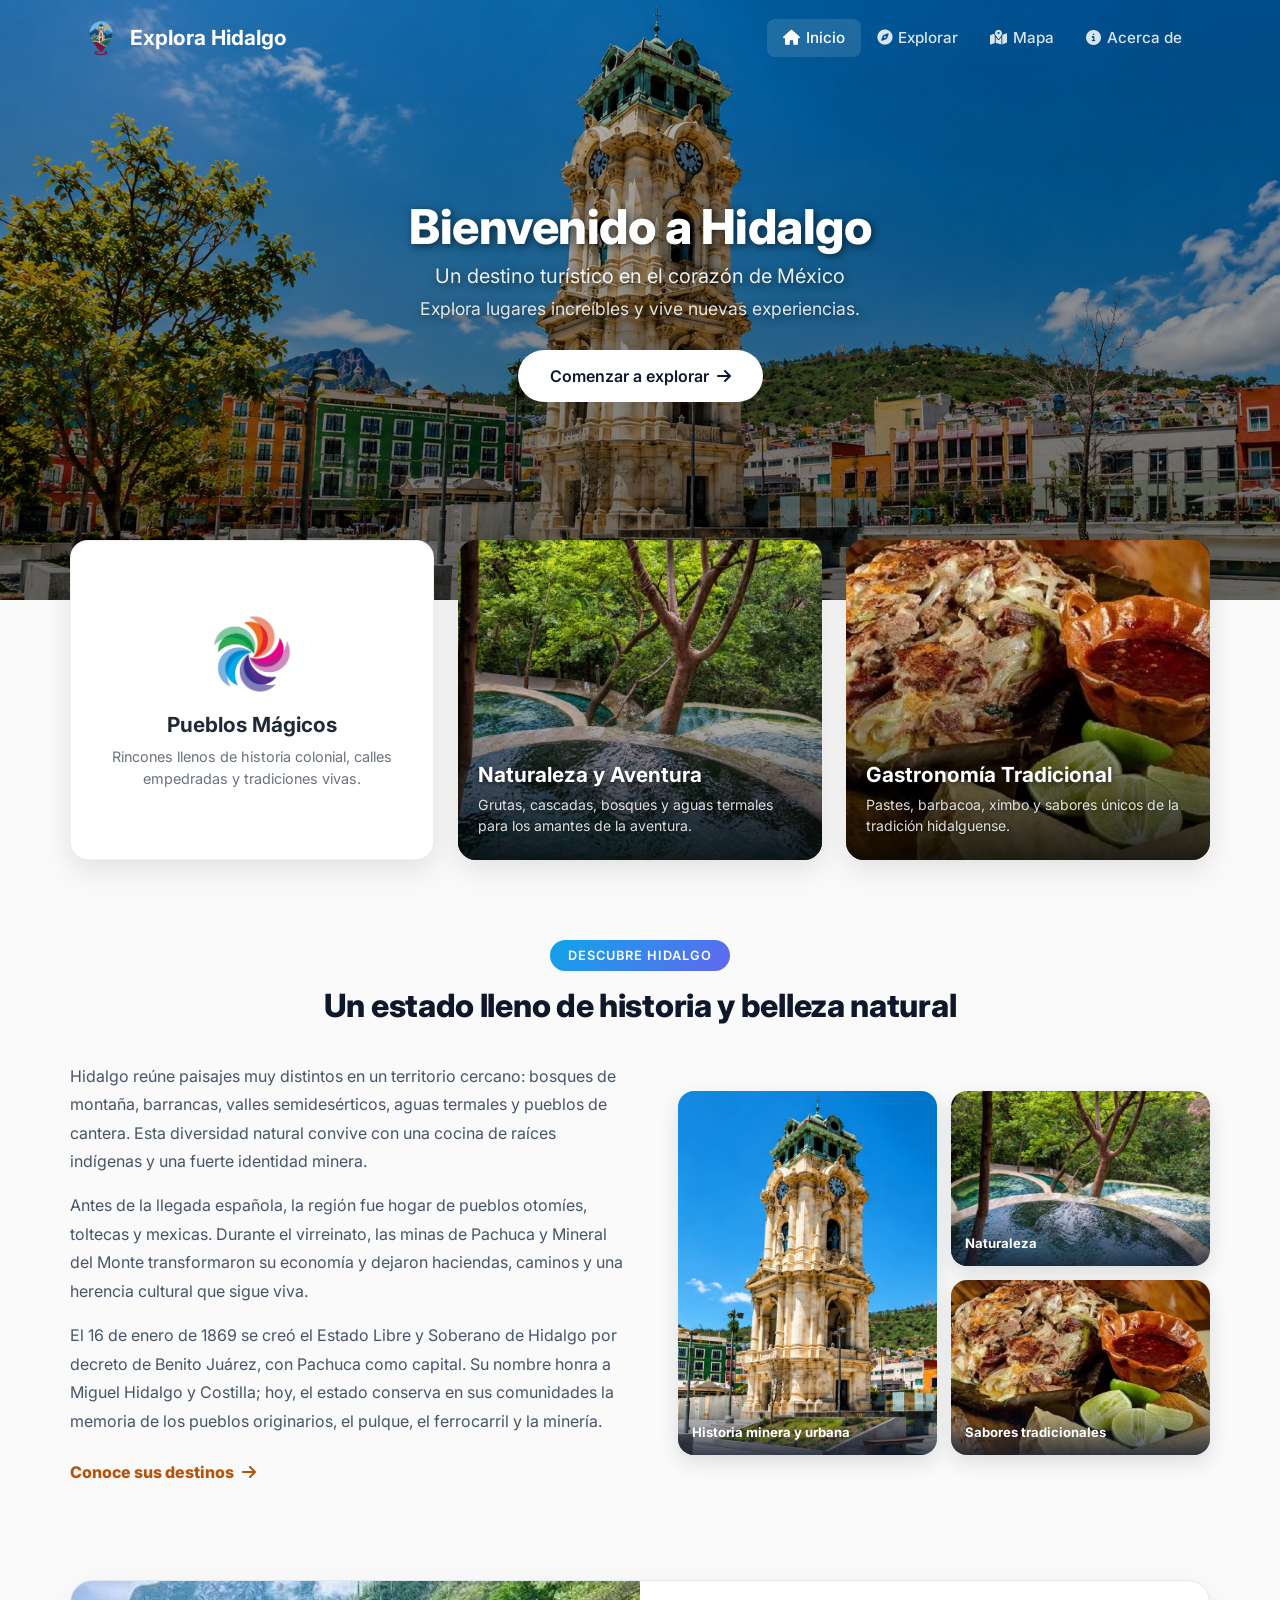
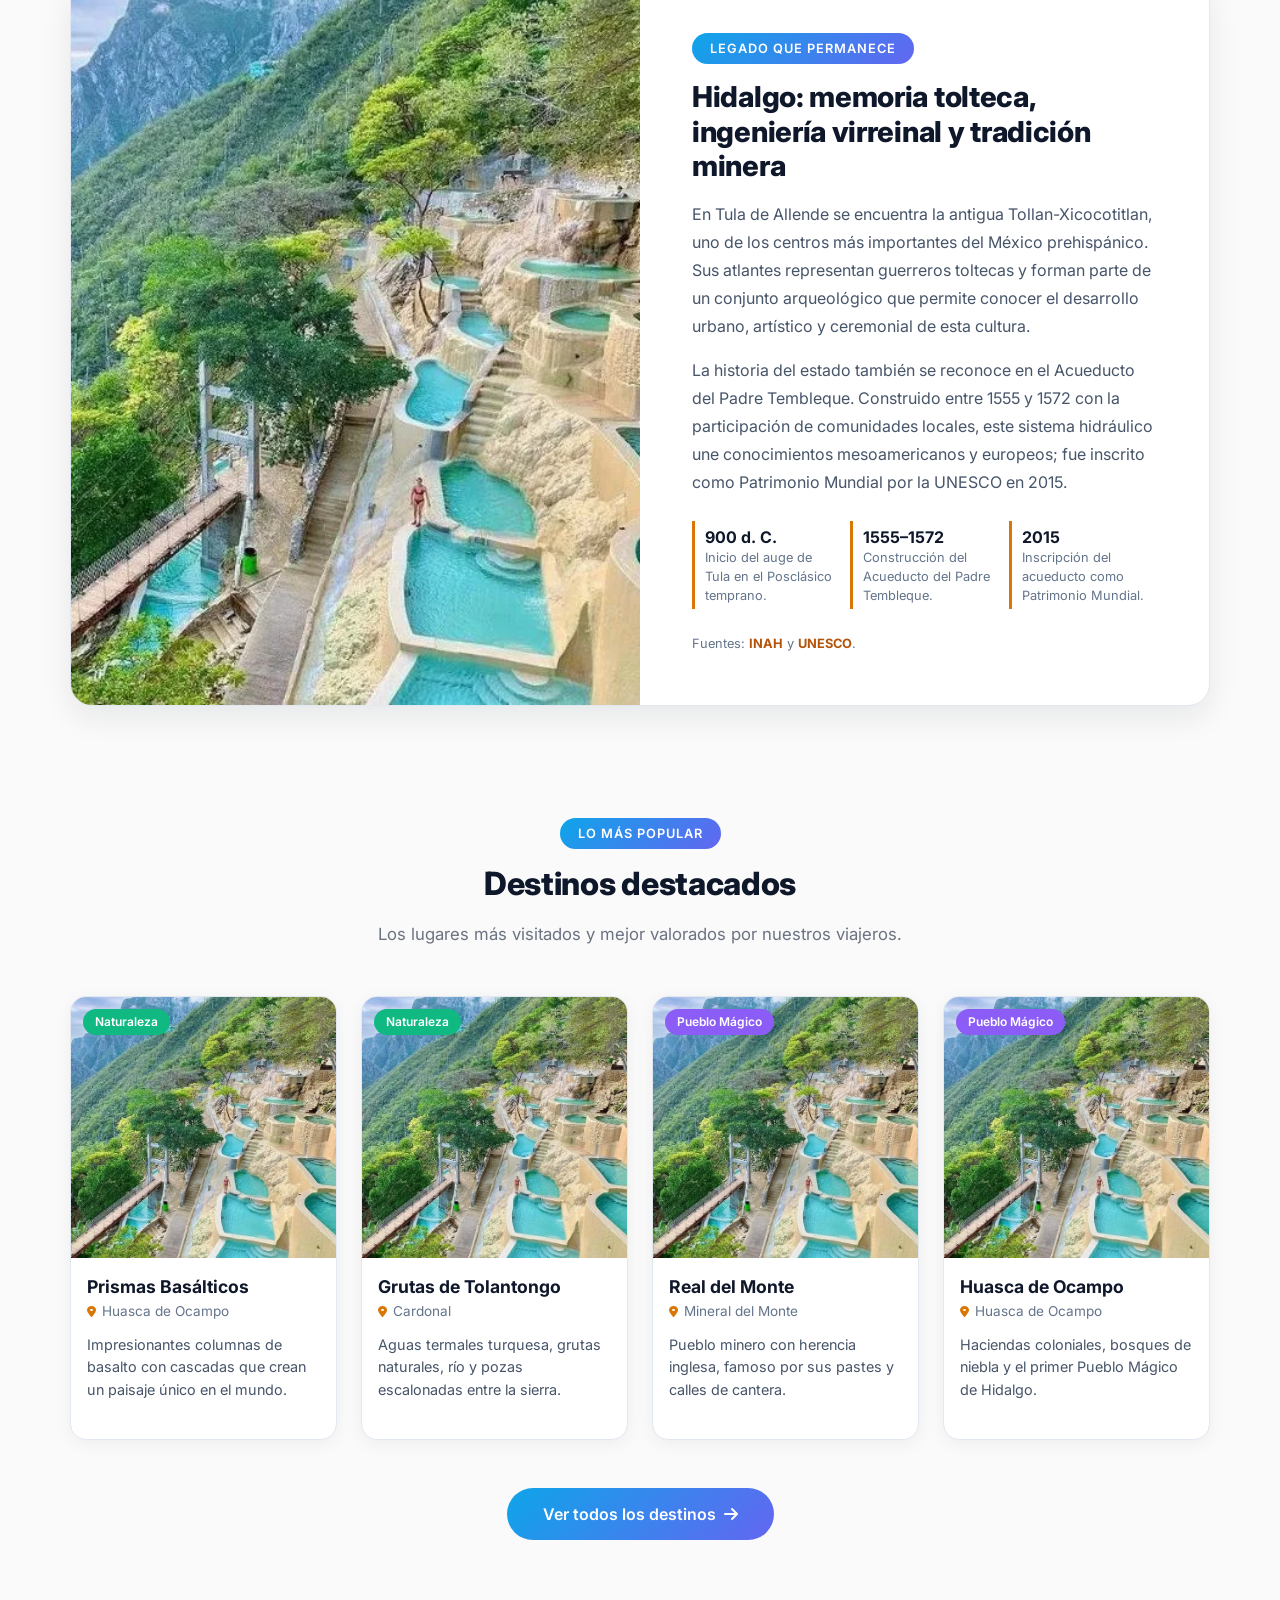
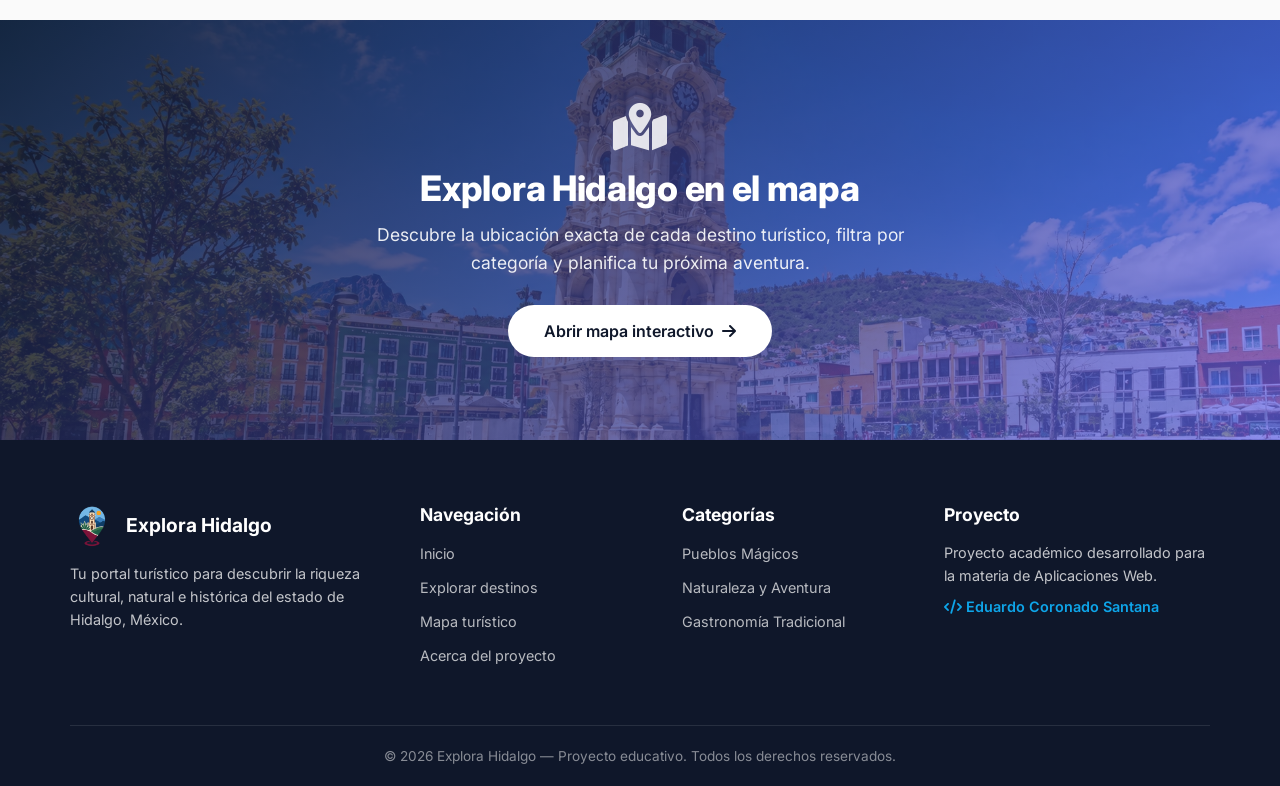
==== index.html @ 342221f9 "Mueve portada a la raíz para despliegue" ====
<!DOCTYPE html>
<html lang="es">
    <head>
        <title>Explora Hidalgo | Lugares Populares</title>
        <meta name="keywords" content="turismo, hidalgo, pueblos mágicos, destinos turísticos, paisajes, sitios históricos, lugares en hidalgo, turismo en hidalgo, turismo en méxico, turismo cultural, turismo de aventura, turismo gastronómico, turismo rural, turismo ecológico, turismo histórico, turismo religioso, turismo de naturaleza">
        <meta charset="UTF-8">
        <meta name="viewport" content="width=device-width, initial-scale=1">
        <meta name="author" content="Eduardo Coronado Santana">
        <meta name="description" content="Descubre los destinos turísticos, pueblos mágicos, paisajes y sitios históricos del estado de Hidalgo, México.">
        <meta http-equiv="X-UA-Compatible" content="IE=edge">
        <link rel="icon" type="image/png" href="../img/pin-turistico-hidalgo-icono-favicon.png">
        <link rel="apple-touch-icon" href="../img/pin-turistico-hidalgo-icono-favicon.png">
        <meta name="theme-color" content="#0f172a">

        <!-- Bootstrap 5 CSS -->
        <link href="https://cdn.jsdelivr.net/npm/bootstrap@5.3.3/dist/css/bootstrap.min.css" rel="stylesheet">
        <!-- Font Awesome para iconos -->
        <link href="https://cdnjs.cloudflare.com/ajax/libs/font-awesome/6.5.1/css/all.min.css" rel="stylesheet">
        <!-- Google Font -->
        <link href="https://fonts.googleapis.com/css2?family=Inter:wght@400;500;600;700;800&display=swap" rel="stylesheet">
        <!-- Estilos propios -->
        <link href="../css/style.css" rel="stylesheet">
    </head>

    <body>

        <!-- ==========================================
             BARRA DE NAVEGACIÓN
             ========================================== -->
        <header>
            <nav class="navbar navbar-expand-lg barra-navegacion" id="barra-principal">
                <div class="container">
                    <a class="navbar-brand marca-nav" href="index.html">
                        <img src="../img/pin-turistico-hidalgo-icono-favicon.png" alt="Pin turístico de Explora Hidalgo" class="logo-nav">
                        Explora Hidalgo
                    </a>
                    <button class="navbar-toggler boton-hamburguesa" type="button" data-bs-toggle="collapse" data-bs-target="#menu-navegacion" aria-controls="menu-navegacion" aria-expanded="false" aria-label="Abrir menú de navegación">
                        <span class="navbar-toggler-icon"></span>
                    </button>
                    <div class="collapse navbar-collapse" id="menu-navegacion">
                        <ul class="navbar-nav ms-auto enlaces-nav">
                            <li class="nav-item">
                                <a class="nav-link activo" href="index.html"><i class="fa-solid fa-house"></i> Inicio</a>
                            </li>
                            <li class="nav-item">
                            <a class="nav-link" href="html/explorar.html"><i class="fa-solid fa-compass"></i> Explorar</a>
                            </li>
                            <li class="nav-item">
                            <a class="nav-link" href="html/mapa.html"><i class="fa-solid fa-map-location-dot"></i> Mapa</a>
                            </li>
                            <li class="nav-item">
                            <a class="nav-link" href="html/acerca.html"><i class="fa-solid fa-circle-info"></i> Acerca de</a>
                            </li>
                        </ul>
                    </div>
                </div>
            </nav>
        </header>

        <main>
            <!-- ==========================================
                 SECCIÓN PORTADA
                 ========================================== -->
            <section class="portada" id="portada-principal">
                <img src="../img/reloj_hidalgo_banner.webp" alt="Reloj monumental de Pachuca, Hidalgo">

                <div class="contenido-portada">
                    <h1>Bienvenido a Hidalgo</h1>
                    <h2>Un destino turístico en el corazón de México</h2>
                    <p>Explora lugares increíbles y vive nuevas experiencias.</p>
                    <a href="html/explorar.html" class="boton-portada">Comenzar a explorar <i class="fa-solid fa-arrow-right"></i></a>
                </div>
            </section>

            <!-- ==========================================
                 TARJETAS FLOTANTES DE CATEGORÍAS
                 ========================================== -->
            <div class="contenedor seccion-tarjetas">
                <div class="rejilla-tarjetas">

                    <!-- Tarjeta 1: Pueblos Mágicos (estilo clásico) -->
                    <a href="html/explorar.html#pueblos-magicos" class="tarjeta tarjeta-clasica" id="tarjeta-pm">
                        <div class="icono-tarjeta">
                            <img id="icono-pm" src="../img/explora-hidalgo-logo-transparente.webp" alt="Icono de Pueblos Mágicos">
                        </div>
                        <h3 class="titulo-tarjeta">Pueblos Mágicos</h3>
                        <p class="descripcion-tarjeta">Rincones llenos de historia colonial, calles empedradas y tradiciones vivas.</p>
                    </a>

                    <!-- Tarjeta 2: Naturaleza (imagen completa con texto superpuesto) -->
                    <a href="html/explorar.html#naturaleza" class="tarjeta tarjeta-superpuesta" id="tarjeta-naturaleza">
                        <img class="imagen-fondo-tarjeta" id="icono-naturaleza" src="../img/naturaleza.webp" alt="Naturaleza y Aventura en Hidalgo">
                        <div class="contenido-tarjeta">
                            <h3 class="titulo-tarjeta" id="titulo-naturaleza">Naturaleza y Aventura</h3>
                            <p class="descripcion-tarjeta">Grutas, cascadas, bosques y aguas termales para los amantes de la aventura.</p>
                        </div>
                    </a>

                    <!-- Tarjeta 3: Gastronomía (imagen completa con texto superpuesto) -->
                    <a href="html/explorar.html#gastronomia" class="tarjeta tarjeta-superpuesta" id="tarjeta-gastronomia">
                        <img class="imagen-fondo-tarjeta" id="icono-gastronomia" src="../img/gastronomia.webp" alt="Gastronomía Tradicional de Hidalgo">
                        <div class="contenido-tarjeta">
                            <h3 class="titulo-tarjeta" id="titulo-gastronomia">Gastronomía Tradicional</h3>
                            <p class="descripcion-tarjeta">Pastes, barbacoa, ximbo y sabores únicos de la tradición hidalguense.</p>
                        </div>
                    </a>

                </div>
            </div>

            <!-- ==========================================
                 SECCIÓN INFORMATIVA
                 ========================================== -->
            <section class="seccion-informativa" id="seccion-sobre-hidalgo">
                <div class="contenedor">
                    <div class="cabecera-historia texto-centro">
                        <span class="etiqueta-seccion">Descubre Hidalgo</span>
                        <h2 class="titulo-seccion">Un estado lleno de historia y belleza natural</h2>
                    </div>
                    <div class="contenido-historia-hidalgo">
                        <div class="texto-historia-hidalgo">
                            <p>
                                Hidalgo reúne paisajes muy distintos en un territorio cercano: bosques de montaña, barrancas, valles semidesérticos, aguas termales y pueblos de cantera. Esta diversidad natural convive con una cocina de raíces indígenas y una fuerte identidad minera.
                            </p>
                            <p>
                                Antes de la llegada española, la región fue hogar de pueblos otomíes, toltecas y mexicas. Durante el virreinato, las minas de Pachuca y Mineral del Monte transformaron su economía y dejaron haciendas, caminos y una herencia cultural que sigue viva.
                            </p>
                            <p>
                                El 16 de enero de 1869 se creó el Estado Libre y Soberano de Hidalgo por decreto de Benito Juárez, con Pachuca como capital. Su nombre honra a Miguel Hidalgo y Costilla; hoy, el estado conserva en sus comunidades la memoria de los pueblos originarios, el pulque, el ferrocarril y la minería.
                            </p>
                            <a href="html/explorar.html" class="enlace-historia">Conoce sus destinos <i class="fa-solid fa-arrow-right"></i></a>
                        </div>

                        <div class="galeria-historia-hidalgo" aria-label="Imágenes representativas de Hidalgo">
                            <!-- Puedes cambiar estas imágenes por tres fotografías históricas o paisajísticas propias. -->
                            <figure class="foto-historia foto-historia-grande">
                                <img src="../img/reloj_hidalgo_banner.webp" alt="Reloj Monumental de Pachuca">
                                <figcaption>Historia minera y urbana</figcaption>
                            </figure>
                            <figure class="foto-historia">
                                <img src="../img/naturaleza.webp" alt="Paisaje natural de Hidalgo">
                                <figcaption>Naturaleza</figcaption>
                            </figure>
                            <figure class="foto-historia">
                                <img src="../img/gastronomia.webp" alt="Gastronomía tradicional hidalguense">
                                <figcaption>Sabores tradicionales</figcaption>
                            </figure>
                        </div>
                    </div>
                </div>
            </section>

            <!-- ==========================================
                 LEGADO CULTURAL E HISTÓRICO
                 ========================================== -->
            <section class="seccion-legado-hidalgo" id="legado-hidalgo">
                <div class="contenedor contenido-legado-hidalgo">
                    <div class="imagen-legado-hidalgo">
                        <!-- Sustituye esta imagen por una fotografía de Tula, el Acueducto o patrimonio hidalguense si cuentas con una propia. -->
                        <img src="../img/imagen.webp" alt="Paisaje representativo del patrimonio de Hidalgo">
                    </div>
                    <div class="texto-legado-hidalgo">
                        <span class="etiqueta-seccion">Legado que permanece</span>
                        <h2 class="titulo-seccion">Hidalgo: memoria tolteca, ingeniería virreinal y tradición minera</h2>
                        <p>
                            En Tula de Allende se encuentra la antigua Tollan-Xicocotitlan, uno de los centros más importantes del México prehispánico. Sus atlantes representan guerreros toltecas y forman parte de un conjunto arqueológico que permite conocer el desarrollo urbano, artístico y ceremonial de esta cultura.
                        </p>
                        <p>
                            La historia del estado también se reconoce en el Acueducto del Padre Tembleque. Construido entre 1555 y 1572 con la participación de comunidades locales, este sistema hidráulico une conocimientos mesoamericanos y europeos; fue inscrito como Patrimonio Mundial por la UNESCO en 2015.
                        </p>
                        <div class="datos-legado-hidalgo">
                            <div><strong>900 d. C.</strong><span>Inicio del auge de Tula en el Posclásico temprano.</span></div>
                            <div><strong>1555–1572</strong><span>Construcción del Acueducto del Padre Tembleque.</span></div>
                            <div><strong>2015</strong><span>Inscripción del acueducto como Patrimonio Mundial.</span></div>
                        </div>
                        <p class="fuentes-legado">Fuentes: <a href="https://www.inah.gob.mx/zonas/zona-arqueologica-y-museo-de-sitio-de-tula" target="_blank" rel="noopener noreferrer">INAH</a> y <a href="https://whc.unesco.org/es/list/1463" target="_blank" rel="noopener noreferrer">UNESCO</a>.</p>
                    </div>
                </div>
            </section>

            <!-- ==========================================
                 DESTINOS DESTACADOS
                 ========================================== -->
            <section class="seccion-destacados" id="destinos-destacados">
                <div class="contenedor">
                    <div class="texto-centro">
                        <span class="etiqueta-seccion">Lo más popular</span>
                        <h2 class="titulo-seccion">Destinos destacados</h2>
                        <p class="texto-seccion">Los lugares más visitados y mejor valorados por nuestros viajeros.</p>
                    </div>

                    <div class="rejilla-destacados">

                        <!-- Destino 1 -->
                        <a href="html/detalle.html?id=prismas-basalticos" class="tarjeta-destino" id="destino-prismas">
                            <div class="imagen-destino">
                                <!-- Reemplaza src con tu imagen -->
                                <img src="../img/imagen.webp" alt="Prismas Basálticos de Huasca de Ocampo">
                                <span class="etiqueta-categoria etiqueta-naturaleza">Naturaleza</span>
                            </div>
                            <div class="info-destino">
                                <h3>Prismas Basálticos</h3>
                                <p class="ubicacion-destino"><i class="fa-solid fa-location-dot"></i> Huasca de Ocampo</p>
                                <p class="resumen-destino">Impresionantes columnas de basalto con cascadas que crean un paisaje único en el mundo.</p>
                            </div>
                        </a>

                        <!-- Destino 2 -->
                        <a href="html/detalle.html?id=grutas-tolantongo" class="tarjeta-destino" id="destino-tolantongo">
                            <div class="imagen-destino">
                                <!-- Reemplaza src con tu imagen -->
                                <img src="../img/imagen.webp" alt="Grutas de Tolantongo">
                                <span class="etiqueta-categoria etiqueta-naturaleza">Naturaleza</span>
                            </div>
                            <div class="info-destino">
                                <h3>Grutas de Tolantongo</h3>
                                <p class="ubicacion-destino"><i class="fa-solid fa-location-dot"></i> Cardonal</p>
                                <p class="resumen-destino">Aguas termales turquesa, grutas naturales, río y pozas escalonadas entre la sierra.</p>
                            </div>
                        </a>

                        <!-- Destino 3 -->
                        <a href="html/detalle.html?id=real-del-monte" class="tarjeta-destino" id="destino-real-del-monte">
                            <div class="imagen-destino">
                                <!-- Reemplaza src con tu imagen -->
                                <img src="../img/imagen.webp" alt="Real del Monte, Pueblo Mágico">
                                <span class="etiqueta-categoria etiqueta-pueblo">Pueblo Mágico</span>
                            </div>
                            <div class="info-destino">
                                <h3>Real del Monte</h3>
                                <p class="ubicacion-destino"><i class="fa-solid fa-location-dot"></i> Mineral del Monte</p>
                                <p class="resumen-destino">Pueblo minero con herencia inglesa, famoso por sus pastes y calles de cantera.</p>
                            </div>
                        </a>

                        <!-- Destino 4 -->
                        <a href="html/detalle.html?id=huasca-de-ocampo" class="tarjeta-destino" id="destino-huasca">
                            <div class="imagen-destino">
                                <!-- Reemplaza src con tu imagen -->
                                <img src="../img/imagen.webp" alt="Huasca de Ocampo, Pueblo Mágico">
                                <span class="etiqueta-categoria etiqueta-pueblo">Pueblo Mágico</span>
                            </div>
                            <div class="info-destino">
                                <h3>Huasca de Ocampo</h3>
                                <p class="ubicacion-destino"><i class="fa-solid fa-location-dot"></i> Huasca de Ocampo</p>
                                <p class="resumen-destino">Haciendas coloniales, bosques de niebla y el primer Pueblo Mágico de Hidalgo.</p>
                            </div>
                        </a>

                    </div>

                    <div class="texto-centro contenedor-boton-ver-mas">
                        <a href="html/explorar.html" class="boton-ver-mas">Ver todos los destinos <i class="fa-solid fa-arrow-right"></i></a>
                    </div>
                </div>
            </section>

            <!-- ==========================================
                 LLAMADA A LA ACCIÓN (EXPLORAR MAPA)
                 ========================================== -->
            <section class="seccion-cta" id="seccion-mapa-cta">
                <div class="fondo-cta">
                    <!-- Reemplaza src con una imagen panorámica de Hidalgo -->
                    <img src="../img/reloj_hidalgo_banner.webp" alt="Vista panorámica de Hidalgo" class="imagen-cta">
                </div>
                <div class="contenido-cta">
                    <div class="contenedor texto-centro">
                        <i class="fa-solid fa-map-location-dot icono-cta"></i>
                        <h2>Explora Hidalgo en el mapa</h2>
                        <p>Descubre la ubicación exacta de cada destino turístico, filtra por categoría y planifica tu próxima aventura.</p>
                        <a href="html/mapa.html" class="boton-cta">Abrir mapa interactivo <i class="fa-solid fa-arrow-right"></i></a>
                    </div>
                </div>
            </section>

        </main>

        <!-- ==========================================
             PIE DE PÁGINA
             ========================================== -->
        <footer class="pie-pagina" id="pie-principal">
            <div class="contenedor">
                <div class="rejilla-pie">

                    <div class="columna-pie">
                        <div class="logo-pie">
                            <img src="../img/pin-turistico-hidalgo-icono-favicon.png" alt="Pin turístico de Explora Hidalgo" class="logo-pie-imagen">
                            <span>Explora Hidalgo</span>
                        </div>
                        <p class="descripcion-pie">Tu portal turístico para descubrir la riqueza cultural, natural e histórica del estado de Hidalgo, México.</p>
                    </div>

                    <div class="columna-pie">
                        <h4>Navegación</h4>
                        <ul class="lista-pie">
                            <li><a href="index.html">Inicio</a></li>
                            <li><a href="html/explorar.html">Explorar destinos</a></li>
                            <li><a href="html/mapa.html">Mapa turístico</a></li>
                            <li><a href="html/acerca.html">Acerca del proyecto</a></li>
                        </ul>
                    </div>

                    <div class="columna-pie">
                        <h4>Categorías</h4>
                        <ul class="lista-pie">
                            <li><a href="html/explorar.html#pueblos-magicos">Pueblos Mágicos</a></li>
                            <li><a href="html/explorar.html#naturaleza">Naturaleza y Aventura</a></li>
                            <li><a href="html/explorar.html#gastronomia">Gastronomía Tradicional</a></li>
                        </ul>
                    </div>

                    <div class="columna-pie">
                        <h4>Proyecto</h4>
                        <p>Proyecto académico desarrollado para la materia de Aplicaciones Web.</p>
                        <p class="credito-autor"><i class="fa-solid fa-code"></i> Eduardo Coronado Santana</p>
                    </div>

                </div>

                <div class="linea-inferior-pie">
                    <p>&copy; 2026 Explora Hidalgo — Proyecto educativo. Todos los derechos reservados.</p>
                </div>
            </div>
        </footer>

        <!-- Bootstrap 5 JS -->
        <script src="https://cdn.jsdelivr.net/npm/bootstrap@5.3.3/dist/js/bootstrap.bundle.min.js"></script>
        <!-- Lógica principal -->
        <script src="../js/principal.js"></script>
    </body>
</html>
---- css/style.css ----
/* ==========================================
   ESTILOS GLOBALES
   ========================================== */
@import url('https://fonts.googleapis.com/css2?family=Inter:wght@400;500;600;700;800&display=swap');

* {
    margin: 0;
    padding: 0;
    box-sizing: border-box;
}

html {
    scroll-behavior: smooth;
}

body {
    width: 100%;
    margin: 0;
    padding: 0;
    font-family: 'Inter', system-ui, -apple-system, "Segoe UI", Roboto, sans-serif;
    color: #1f2937;
    background-color: #fafafa;
}

a {
    text-decoration: none;
    color: inherit;
}

.contenedor {
    width: min(1140px, calc(100% - 32px));
    margin: 0 auto;
}

.texto-centro {
    text-align: center;
}

/* ==========================================
   BARRA DE NAVEGACIÓN
   ========================================== */
.barra-navegacion {
    position: fixed;
    top: 0;
    left: 0;
    width: 100%;
    z-index: 1000;
    padding: 14px 0;
    transition: background-color 0.35s ease, box-shadow 0.35s ease, padding 0.35s ease;
    background-color: transparent;
}

.barra-con-fondo {
    background-color: rgba(15, 23, 42, 0.95);
    box-shadow: 0 4px 20px rgba(0, 0, 0, 0.15);
    padding: 8px 0;
    backdrop-filter: blur(12px);
}

.marca-nav {
    display: flex;
    align-items: center;
    gap: 10px;
    font-weight: 700;
    font-size: 1.3rem;
    color: #ffffff !important;
}

.logo-nav {
    width: 38px;
    height: 38px;
    object-fit: contain;
}

.enlaces-nav .nav-link {
    color: rgba(255, 255, 255, 0.85) !important;
    font-weight: 500;
    font-size: 0.95rem;
    padding: 8px 16px !important;
    border-radius: 8px;
    transition: color 0.3s ease, background-color 0.3s ease;
    display: flex;
    align-items: center;
    gap: 6px;
}

.enlaces-nav .nav-link:hover,
.enlaces-nav .nav-link.activo {
    color: #ffffff !important;
    background-color: rgba(255, 255, 255, 0.12);
}

.boton-hamburguesa {
    border-color: rgba(255, 255, 255, 0.4);
}

.boton-hamburguesa .navbar-toggler-icon {
    filter: brightness(0) invert(1);
}

/* ==========================================
   PORTADA PRINCIPAL
   ========================================== */
.portada {
    position: relative;
    width: 100%;
    height: 600px;
    overflow: hidden;
}

.portada img {
    width: 100%;
    height: 100%;
    object-fit: cover;
    display: block;
}

.portada::after {
    content: "";
    position: absolute;
    inset: 0;
    background: linear-gradient(
        to bottom,
        rgba(0, 0, 0, 0.25),
        rgba(0, 0, 0, 0.60)
    );
}

.contenido-portada {
    position: absolute;
    z-index: 1;
    top: 50%;
    left: 50%;
    transform: translate(-50%, -50%);
    text-align: center;
    color: white;
    width: 90%;
    max-width: 700px;
    text-shadow: 2px 2px 8px rgba(0, 0, 0, 0.6);
}

.contenido-portada h1 {
    font-size: 3rem;
    font-weight: 800;
    margin-bottom: 8px;
    letter-spacing: -0.5px;
}

.contenido-portada h2 {
    font-size: 1.25rem;
    font-weight: 400;
    margin-bottom: 8px;
    opacity: 0.9;
}

.contenido-portada p {
    font-size: 1.1rem;
    margin-bottom: 28px;
    opacity: 0.85;
}

.boton-portada {
    display: inline-flex;
    align-items: center;
    gap: 8px;
    background-color: #ffffff;
    color: #0f172a;
    padding: 14px 32px;
    border-radius: 50px;
    font-weight: 600;
    font-size: 1rem;
    transition: transform 0.3s ease, box-shadow 0.3s ease;
    text-shadow: none;
}

.boton-portada:hover {
    transform: translateY(-3px);
    box-shadow: 0 12px 28px rgba(0, 0, 0, 0.3);
    color: #0f172a;
}

/* ==========================================
   TARJETAS DE CATEGORÍAS (CARDS)
   ========================================== */

/* Posicionamiento superpuesto a la portada */
.seccion-tarjetas {
    position: relative;
    margin-top: -60px;
    z-index: 10;
}

/* Rejilla de tarjetas con proporción equilibrada */
.rejilla-tarjetas {
    display: grid;
    grid-template-columns: repeat(3, 1fr);
    gap: 24px;
    align-items: stretch;
}

/* Estilo base compartido para todas las tarjetas */
.tarjeta {
    position: relative;
    width: 100%;
    height: 320px;
    border-radius: 18px;
    overflow: hidden;
    box-shadow: 0 10px 30px rgba(0, 0, 0, 0.10);
    transition: transform 0.35s ease, box-shadow 0.35s ease;
    cursor: pointer;
    display: block;
}

/* Efecto hover */
.tarjeta:hover {
    transform: translateY(-8px);
    box-shadow: 0 18px 40px rgba(0, 0, 0, 0.18);
}

/* ------------------------------------------
   Tarjeta clásica (Pueblos Mágicos)
   ------------------------------------------ */
.tarjeta-clasica {
    background-color: #ffffff;
    display: flex;
    flex-direction: column;
    align-items: center;
    justify-content: center;
    padding: 32px 24px;
    text-align: center;
    border: 1px solid rgba(0, 0, 0, 0.06);
}

.tarjeta-clasica .icono-tarjeta {
    display: flex;
    align-items: center;
    justify-content: center;
    width: 100%;
    margin-bottom: 16px;
}

.tarjeta-clasica #icono-pm {
    width: 120px;
    max-width: 55%;
    height: auto;
    max-height: 120px;
    object-fit: contain;
    display: block;
    transition: transform 0.4s ease;
}

.tarjeta-clasica:hover #icono-pm {
    transform: rotate(10deg) scale(1.08);
}

.tarjeta-clasica .titulo-tarjeta {
    color: #1f2937;
    font-size: 1.3rem;
    font-weight: 700;
    margin: 0 0 8px 0;
}

.tarjeta-clasica .descripcion-tarjeta {
    color: #6b7280;
    font-size: 0.9rem;
    line-height: 1.5;
    margin: 0;
}

/* ------------------------------------------
   Tarjetas superpuestas (Naturaleza y Gastronomía)
   Imagen de fondo completa con texto encima
   ------------------------------------------ */
.tarjeta-superpuesta {
    background-color: #1a1a1a;
}

.tarjeta-superpuesta .imagen-fondo-tarjeta {
    position: absolute;
    inset: 0;
    width: 100%;
    height: 100%;
    object-fit: cover;
    display: block;
    transition: transform 0.5s ease;
}

.tarjeta-superpuesta:hover .imagen-fondo-tarjeta {
    transform: scale(1.06);
}

/* Degradado oscuro para contraste del texto */
.tarjeta-superpuesta::after {
    content: "";
    position: absolute;
    inset: 0;
    background: linear-gradient(
        180deg,
        rgba(0, 0, 0, 0.0) 25%,
        rgba(0, 0, 0, 0.35) 60%,
        rgba(0, 0, 0, 0.85) 100%
    );
    pointer-events: none;
    z-index: 1;
}

/* Contenido de texto superpuesto abajo */
.tarjeta-superpuesta .contenido-tarjeta {
    position: absolute;
    bottom: 0;
    left: 0;
    right: 0;
    z-index: 2;
    padding: 24px 20px;
}

.tarjeta-superpuesta .titulo-tarjeta {
    color: #ffffff;
    font-size: 1.3rem;
    font-weight: 700;
    margin: 0 0 6px 0;
    text-shadow: 0 2px 6px rgba(0, 0, 0, 0.7);
}

.tarjeta-superpuesta .descripcion-tarjeta {
    color: rgba(255, 255, 255, 0.85);
    font-size: 0.88rem;
    line-height: 1.5;
    margin: 0;
    text-shadow: 0 1px 4px rgba(0, 0, 0, 0.5);
}

/* ==========================================
   SECCIÓN INFORMATIVA
   ========================================== */
.seccion-informativa {
    padding: 5rem 0 3rem 0;
}

.etiqueta-seccion {
    display: inline-block;
    background: linear-gradient(135deg, #0ea5e9, #6366f1);
    color: #ffffff;
    font-size: 0.8rem;
    font-weight: 600;
    padding: 6px 18px;
    border-radius: 50px;
    margin-bottom: 16px;
    text-transform: uppercase;
    letter-spacing: 1px;
}

.titulo-seccion {
    font-weight: 800;
    font-size: 2rem;
    color: #0f172a;
    margin-bottom: 1rem;
    letter-spacing: -0.3px;
}

.texto-seccion {
    max-width: 700px;
    margin: 0 auto;
    color: #6b7280;
    line-height: 1.7;
    font-size: 1.05rem;
}

.cabecera-historia {
    margin-bottom: 2.25rem;
}

.contenido-historia-hidalgo {
    display: grid;
    grid-template-columns: minmax(0, 1fr) minmax(360px, 0.95fr);
    gap: 3rem;
    align-items: center;
}

.texto-historia-hidalgo p {
    color: #475569;
    font-size: 1rem;
    line-height: 1.78;
    margin: 0 0 1rem;
}

.enlace-historia {
    display: inline-flex;
    align-items: center;
    gap: 8px;
    margin-top: 0.55rem;
    color: #b45309;
    font-weight: 800;
}

.enlace-historia:hover {
    color: #92400e;
}

.galeria-historia-hidalgo {
    display: grid;
    grid-template-columns: repeat(2, 1fr);
    grid-template-rows: 175px 175px;
    gap: 14px;
}

.foto-historia {
    position: relative;
    overflow: hidden;
    border-radius: 16px;
    margin: 0;
    background: #e2e8f0;
    box-shadow: 0 8px 20px rgba(15, 23, 42, 0.12);
}

.foto-historia-grande {
    grid-row: span 2;
}

.foto-historia img {
    width: 100%;
    height: 100%;
    display: block;
    object-fit: cover;
    transition: transform 0.3s ease;
}

.foto-historia:hover img {
    transform: scale(1.05);
}

.foto-historia figcaption {
    position: absolute;
    right: 0;
    bottom: 0;
    left: 0;
    padding: 22px 14px 12px;
    color: #fff;
    font-size: 0.82rem;
    font-weight: 700;
    background: linear-gradient(transparent, rgba(15, 23, 42, 0.82));
}

.seccion-legado-hidalgo {
    padding: 3rem 0 5rem;
}

.contenido-legado-hidalgo {
    display: grid;
    grid-template-columns: minmax(0, 1fr) minmax(0, 1fr);
    overflow: hidden;
    border: 1px solid #e2e8f0;
    border-radius: 22px;
    background: #fff;
    box-shadow: 0 12px 30px rgba(15, 23, 42, 0.08);
}

.imagen-legado-hidalgo {
    min-height: 520px;
    background: #e2e8f0;
}

.imagen-legado-hidalgo img {
    display: block;
    width: 100%;
    height: 100%;
    object-fit: cover;
}

.texto-legado-hidalgo {
    padding: 3.25rem;
}

.texto-legado-hidalgo .titulo-seccion {
    font-size: 1.8rem;
}

.texto-legado-hidalgo > p:not(.fuentes-legado) {
    color: #475569;
    line-height: 1.75;
    margin-bottom: 1rem;
}

.datos-legado-hidalgo {
    display: grid;
    grid-template-columns: repeat(3, 1fr);
    gap: 10px;
    margin: 1.6rem 0;
}

.datos-legado-hidalgo div {
    border-left: 3px solid #d97706;
    padding: 4px 0 4px 10px;
}

.datos-legado-hidalgo strong,
.datos-legado-hidalgo span {
    display: block;
}

.datos-legado-hidalgo strong {
    color: #0f172a;
    font-size: 1rem;
}

.datos-legado-hidalgo span,
.fuentes-legado {
    color: #64748b;
    font-size: 0.8rem;
    line-height: 1.45;
}

.fuentes-legado {
    margin: 0;
}

.fuentes-legado a {
    color: #b45309;
    font-weight: 700;
}

/* ==========================================
   DESTINOS DESTACADOS
   ========================================== */
.seccion-destacados {
    padding: 2rem 0 5rem 0;
}

.rejilla-destacados {
    display: grid;
    grid-template-columns: repeat(4, 1fr);
    gap: 24px;
    margin-top: 3rem;
}

.tarjeta-destino {
    display: block;
    background-color: #ffffff;
    border-radius: 16px;
    overflow: hidden;
    box-shadow: 0 4px 16px rgba(0, 0, 0, 0.07);
    transition: transform 0.35s ease, box-shadow 0.35s ease;
}

.tarjeta-destino:hover {
    transform: translateY(-6px);
    box-shadow: 0 14px 32px rgba(0, 0, 0, 0.13);
}

.imagen-destino {
    position: relative;
    width: 100%;
    height: 200px;
    overflow: hidden;
}

.imagen-destino img {
    width: 100%;
    height: 100%;
    object-fit: cover;
    display: block;
    transition: transform 0.4s ease;
}

.tarjeta-destino:hover .imagen-destino img {
    transform: scale(1.06);
}

.etiqueta-categoria {
    position: absolute;
    top: 12px;
    left: 12px;
    padding: 4px 12px;
    border-radius: 50px;
    font-size: 0.75rem;
    font-weight: 600;
    color: #ffffff;
    z-index: 2;
}

.etiqueta-naturaleza {
    background-color: #10b981;
}

.etiqueta-pueblo {
    background-color: #8b5cf6;
}

.etiqueta-gastronomia {
    background-color: #f59e0b;
}

.info-destino {
    padding: 18px 16px 20px 16px;
}

.info-destino h3 {
    font-size: 1.1rem;
    font-weight: 700;
    margin-bottom: 4px;
    color: #0f172a;
}

.ubicacion-destino {
    font-size: 0.82rem;
    color: #9ca3af;
    margin-bottom: 8px;
    display: flex;
    align-items: center;
    gap: 5px;
}

.ubicacion-destino i {
    color: #ef4444;
    font-size: 0.75rem;
}

.resumen-destino {
    font-size: 0.88rem;
    color: #6b7280;
    line-height: 1.5;
    margin: 0;
}

.contenedor-boton-ver-mas {
    margin-top: 3rem;
}

.boton-ver-mas {
    display: inline-flex;
    align-items: center;
    gap: 8px;
    background: linear-gradient(135deg, #0ea5e9, #6366f1);
    color: #ffffff;
    padding: 14px 36px;
    border-radius: 50px;
    font-weight: 600;
    font-size: 1rem;
    transition: transform 0.3s ease, box-shadow 0.3s ease, opacity 0.3s ease;
}

.boton-ver-mas:hover {
    transform: translateY(-3px);
    box-shadow: 0 10px 24px rgba(99, 102, 241, 0.35);
    color: #ffffff;
    opacity: 0.92;
}

/* ==========================================
   LLAMADA A LA ACCIÓN (CTA MAPA)
   ========================================== */
.seccion-cta {
    position: relative;
    width: 100%;
    height: 420px;
    overflow: hidden;
}

.fondo-cta {
    position: absolute;
    inset: 0;
}

.imagen-cta {
    width: 100%;
    height: 100%;
    object-fit: cover;
    display: block;
}

.fondo-cta::after {
    content: "";
    position: absolute;
    inset: 0;
    background: linear-gradient(
        135deg,
        rgba(15, 23, 42, 0.88),
        rgba(99, 102, 241, 0.7)
    );
}

.contenido-cta {
    position: relative;
    z-index: 2;
    display: flex;
    align-items: center;
    justify-content: center;
    height: 100%;
    color: #ffffff;
}

.icono-cta {
    font-size: 3rem;
    margin-bottom: 16px;
    opacity: 0.85;
}

.contenido-cta h2 {
    font-size: 2.2rem;
    font-weight: 800;
    margin-bottom: 12px;
    letter-spacing: -0.3px;
}

.contenido-cta p {
    font-size: 1.1rem;
    max-width: 550px;
    margin: 0 auto 28px auto;
    opacity: 0.9;
    line-height: 1.6;
}

.boton-cta {
    display: inline-flex;
    align-items: center;
    gap: 8px;
    background-color: #ffffff;
    color: #0f172a;
    padding: 14px 36px;
    border-radius: 50px;
    font-weight: 600;
    font-size: 1rem;
    transition: transform 0.3s ease, box-shadow 0.3s ease;
}

.boton-cta:hover {
    transform: translateY(-3px);
    box-shadow: 0 12px 28px rgba(0, 0, 0, 0.25);
    color: #0f172a;
}

/* ==========================================
   PIE DE PÁGINA
   ========================================== */
.pie-pagina {
    background-color: #0f172a;
    color: rgba(255, 255, 255, 0.75);
    padding: 4rem 0 0 0;
}

.rejilla-pie {
    display: grid;
    grid-template-columns: 1.4fr 1fr 1fr 1.2fr;
    gap: 40px;
    padding-bottom: 3rem;
}

.columna-pie h4 {
    color: #ffffff;
    font-size: 1.1rem;
    font-weight: 700;
    margin-bottom: 16px;
}

.columna-pie p {
    font-size: 0.9rem;
    line-height: 1.6;
    margin-bottom: 8px;
}

.logo-pie {
    display: flex;
    align-items: center;
    gap: 12px;
    margin-bottom: 14px;
    font-size: 1.2rem;
    font-weight: 700;
    color: #ffffff;
}

.logo-pie img,
img.logo-pie,
.logo-pie-imagen {
    width: 44px;
    height: 44px;
    max-width: 44px;
    max-height: 44px;
    object-fit: contain;
    display: inline-block;
    flex-shrink: 0;
}

.lista-pie {
    list-style: none;
    padding: 0;
    margin: 0;
}

.lista-pie li {
    margin-bottom: 10px;
}

.lista-pie a {
    color: rgba(255, 255, 255, 0.7);
    font-size: 0.9rem;
    transition: color 0.3s ease, padding-left 0.3s ease;
}

.lista-pie a:hover {
    color: #ffffff;
    padding-left: 4px;
}

.credito-autor {
    color: #0ea5e9;
    font-weight: 600;
}

.linea-inferior-pie {
    border-top: 1px solid rgba(255, 255, 255, 0.1);
    padding: 20px 0;
    text-align: center;
}

.linea-inferior-pie p {
    font-size: 0.85rem;
    margin: 0;
    color: rgba(255, 255, 255, 0.5);
}

/* ==========================================
   DISEÑO RESPONSIVO
   ========================================== */

/* Tablets */
@media (max-width: 992px) {
    .contenido-historia-hidalgo {
        grid-template-columns: 1fr;
        gap: 2rem;
    }

    .contenido-legado-hidalgo {
        grid-template-columns: 1fr;
    }

    .imagen-legado-hidalgo {
        min-height: 340px;
    }

    .rejilla-tarjetas {
        grid-template-columns: repeat(2, 1fr);
        gap: 20px;
    }

    .tarjeta-clasica {
        grid-column: span 2;
        height: 240px;
    }

    .tarjeta {
        height: 280px;
    }

    .rejilla-destacados {
        grid-template-columns: repeat(2, 1fr);
    }

    .rejilla-pie {
        grid-template-columns: repeat(2, 1fr);
        gap: 32px;
    }

    .contenido-portada h1 {
        font-size: 2.4rem;
    }
}

/* Móviles */
@media (max-width: 640px) {
    .seccion-informativa {
        padding-top: 3.5rem;
    }

    .contenido-historia-hidalgo {
        gap: 1.5rem;
    }

    .galeria-historia-hidalgo {
        grid-template-rows: 145px 145px;
        gap: 10px;
    }

    .seccion-legado-hidalgo {
        padding: 2rem 0 3.5rem;
    }

    .imagen-legado-hidalgo {
        min-height: 250px;
    }

    .texto-legado-hidalgo {
        padding: 2rem 1.25rem;
    }

    .datos-legado-hidalgo {
        grid-template-columns: 1fr;
    }

    .portada {
        height: 500px;
    }

    .contenido-portada h1 {
        font-size: 2rem;
    }

    .contenido-portada h2 {
        font-size: 1rem;
    }

    .contenido-portada p {
        font-size: 0.95rem;
    }

    .boton-portada {
        padding: 12px 24px;
        font-size: 0.9rem;
    }

    .seccion-tarjetas {
        margin-top: -40px;
    }

    .rejilla-tarjetas {
        grid-template-columns: 1fr;
        gap: 16px;
    }

    .tarjeta-clasica {
        grid-column: span 1;
        height: 220px;
    }

    .tarjeta {
        height: 260px;
    }

    .titulo-seccion {
        font-size: 1.6rem;
    }

    .rejilla-destacados {
        grid-template-columns: 1fr;
        gap: 20px;
    }

    .seccion-cta {
        height: 380px;
    }

    .contenido-cta h2 {
        font-size: 1.6rem;
    }

    .contenido-cta p {
        font-size: 0.95rem;
    }

    .rejilla-pie {
        grid-template-columns: 1fr;
        gap: 28px;
    }
}

/* ==========================================
   ESTILOS GENERALES PARA PÁGINAS INTERNAS
   ========================================== */
.pagina-interna {
    padding-top: 76px;
    background-color: #f8fafc;
}

.barra-interna {
    background-color: #0f172a !important;
    box-shadow: 0 4px 20px rgba(0, 0, 0, 0.2);
}

/* ==========================================
   ENCABEZADO DE PÁGINAS INTERNAS
   ========================================== */
.encabezado-pagina {
    background: linear-gradient(135deg, #0f172a 0%, #1e293b 100%);
    color: #ffffff;
    padding: 60px 0 50px 0;
    margin-bottom: 30px;
    position: relative;
    overflow: hidden;
}

.encabezado-pagina::before {
    content: '';
    position: absolute;
    top: 0;
    left: 0;
    right: 0;
    bottom: 0;
    background: radial-gradient(circle at 80% 20%, rgba(217, 119, 6, 0.15) 0%, transparent 60%);
    pointer-events: none;
}

.subtitulo-encabezado {
    display: inline-block;
    font-size: 0.85rem;
    font-weight: 700;
    text-transform: uppercase;
    letter-spacing: 1.5px;
    color: #fbbf24;
    margin-bottom: 12px;
}

.titulo-encabezado {
    font-size: 2.5rem;
    font-weight: 800;
    color: #ffffff;
    margin-bottom: 12px;
    letter-spacing: -0.5px;
}

.descripcion-encabezado {
    font-size: 1.1rem;
    color: #cbd5e1;
    max-width: 680px;
    margin: 0 auto;
    line-height: 1.6;
}

/* ==========================================
   BARRA DE FILTROS Y BÚSQUEDA (EXPLORAR)
   ========================================== */
.seccion-filtros {
    margin-bottom: 32px;
}

.fila-filtros {
    display: flex;
    flex-wrap: wrap;
    gap: 16px;
    justify-content: space-between;
    align-items: center;
    background-color: #ffffff;
    padding: 18px 24px;
    border-radius: 16px;
    box-shadow: 0 4px 18px rgba(0, 0, 0, 0.04);
    border: 1px solid #e2e8f0;
}

.caja-buscador {
    position: relative;
    flex: 1;
    min-width: 260px;
}

.icono-buscador {
    position: absolute;
    left: 14px;
    top: 50%;
    transform: translateY(-50%);
    color: #94a3b8;
}

.campo-texto {
    width: 100%;
    padding: 10px 16px 10px 40px;
    border: 1px solid #cbd5e1;
    border-radius: 10px;
    font-size: 0.95rem;
    color: #1e293b;
    outline: none;
    transition: border-color 0.2s ease, box-shadow 0.2s ease;
}

.campo-texto:focus {
    border-color: #d97706;
    box-shadow: 0 0 0 3px rgba(217, 119, 6, 0.15);
}

.grupo-botones-filtro {
    display: flex;
    flex-wrap: wrap;
    gap: 8px;
}

.boton-filtro {
    background-color: #f1f5f9;
    border: 1px solid #e2e8f0;
    color: #475569;
    font-size: 0.9rem;
    font-weight: 600;
    padding: 8px 18px;
    border-radius: 9999px;
    cursor: pointer;
    transition: all 0.2s ease;
}

.boton-filtro:hover {
    background-color: #e2e8f0;
    color: #0f172a;
}

.boton-filtro.activo {
    background-color: #0f172a;
    border-color: #0f172a;
    color: #ffffff;
}

.contador-resultados {
    margin-top: 14px;
    font-size: 0.9rem;
    color: #64748b;
    font-weight: 500;
}

/* ==========================================
   INSIGNIAS DE CATEGORÍA
   ========================================== */
.insignia-categoria {
    display: inline-flex;
    align-items: center;
    gap: 6px;
    padding: 5px 12px;
    font-size: 0.78rem;
    font-weight: 700;
    text-transform: uppercase;
    letter-spacing: 0.5px;
    border-radius: 6px;
    color: #ffffff;
}

.icono-pin-turistico {
    width: 1em;
    height: 1em;
    object-fit: contain;
    vertical-align: -0.12em;
}

.icono-pin-pilar {
    width: 1.35em;
    height: 1.35em;
}

.categoria-pueblos-magicos {
    background-color: #d97706;
}

.categoria-naturaleza {
    background-color: #059669;
}

.categoria-gastronomia {
    background-color: #dc2626;
}

/* ==========================================
   REJILLA DE DESTINOS (CATÁLOGO)
   ========================================== */
.seccion-catalogo {
    padding-bottom: 70px;
}

.rejilla-catalogo {
    display: grid;
    grid-template-columns: repeat(3, 1fr);
    gap: 28px;
}

.tarjeta-destino {
    background-color: #ffffff;
    border-radius: 16px;
    overflow: hidden;
    box-shadow: 0 4px 18px rgba(0, 0, 0, 0.05);
    border: 1px solid #e2e8f0;
    display: flex;
    flex-direction: column;
    transition: transform 0.25s ease, box-shadow 0.25s ease;
}

.tarjeta-destino:hover {
    transform: translateY(-6px);
    box-shadow: 0 12px 28px rgba(0, 0, 0, 0.1);
}

.espacio-imagen-destino {
    position: relative;
    width: 100%;
    height: 220px;
    background-color: #e2e8f0;
    overflow: hidden;
}

.imagen-destino {
    width: 100%;
    height: 100%;
    object-fit: cover;
    display: block;
    transition: transform 0.35s ease;
}

.tarjeta-destino:hover .imagen-destino {
    transform: scale(1.05);
}

.espacio-imagen-destino .insignia-categoria {
    position: absolute;
    top: 14px;
    left: 14px;
    box-shadow: 0 2px 8px rgba(0, 0, 0, 0.25);
}

.cuerpo-tarjeta-destino {
    padding: 22px;
    display: flex;
    flex-direction: column;
    flex: 1;
}

.titulo-destino {
    font-size: 1.25rem;
    font-weight: 700;
    color: #0f172a;
    margin-bottom: 6px;
}

.ubicacion-destino {
    font-size: 0.85rem;
    color: #64748b;
    margin-bottom: 12px;
    display: flex;
    align-items: center;
    gap: 6px;
}

.ubicacion-destino i {
    color: #d97706;
}

.resumen-destino {
    font-size: 0.9rem;
    color: #475569;
    line-height: 1.55;
    margin-bottom: 18px;
    flex: 1;
}

.pie-tarjeta-destino {
    border-top: 1px solid #f1f5f9;
    padding-top: 14px;
    display: flex;
    align-items: center;
    justify-content: space-between;
    gap: 12px;
}

.boton-ver-detalle {
    display: inline-flex;
    align-items: center;
    gap: 8px;
    font-weight: 700;
    font-size: 0.9rem;
    color: #d97706;
    transition: color 0.2s ease, transform 0.2s ease;
}

.boton-ver-detalle:hover {
    color: #b45309;
    transform: translateX(4px);
}

.boton-favorito,
.boton-favorito-detalle {
    border: 1px solid #fecaca;
    background: #fff;
    color: #dc2626;
    cursor: pointer;
    font-weight: 700;
    transition: transform 0.2s ease, background-color 0.2s ease, color 0.2s ease;
}

.boton-favorito {
    width: 38px;
    height: 38px;
    border-radius: 50%;
    flex: 0 0 auto;
}

.boton-favorito-detalle {
    margin-left: 10px;
    padding: 7px 12px;
    border-radius: 999px;
    font-size: 0.85rem;
}

.boton-favorito:hover,
.boton-favorito-detalle:hover,
.boton-favorito.guardado,
.boton-favorito-detalle.guardado {
    background: #dc2626;
    color: #fff;
    transform: translateY(-1px);
}

.boton-favorito:focus-visible,
.boton-favorito-detalle:focus-visible {
    outline: 3px solid rgba(220, 38, 38, 0.25);
    outline-offset: 2px;
}

/* Mensaje sin resultados */
.mensaje-vacio {
    text-align: center;
    padding: 60px 20px;
    background-color: #ffffff;
    border-radius: 16px;
    border: 1px dashed #cbd5e1;
}

.icono-vacio {
    font-size: 3rem;
    color: #94a3b8;
    margin-bottom: 16px;
}

.mensaje-vacio h3 {
    font-size: 1.4rem;
    font-weight: 700;
    color: #1e293b;
    margin-bottom: 8px;
}

.mensaje-vacio p {
    color: #64748b;
    margin-bottom: 20px;
}

.boton-reiniciar-filtro {
    background-color: #0f172a;
    color: #ffffff;
    border: none;
    padding: 10px 24px;
    border-radius: 8px;
    font-weight: 600;
    cursor: pointer;
    transition: background-color 0.2s ease;
}

.boton-reiniciar-filtro:hover {
    background-color: #1e293b;
}

/* ==========================================
   ESTILOS DE LA PÁGINA DETALLE
   ========================================== */
.principal-detalle {
    padding-bottom: 80px;
}

.seccion-cabecera-detalle {
    background-color: #ffffff;
    border-bottom: 1px solid #e2e8f0;
    padding: 24px 0 32px 0;
    margin-bottom: 32px;
}

.migas-de-pan .breadcrumb {
    margin-bottom: 16px;
    font-size: 0.88rem;
}

.migas-de-pan a {
    color: #64748b;
    transition: color 0.2s;
}

.migas-de-pan a:hover {
    color: #d97706;
}

.titulo-detalle {
    font-size: 2.5rem;
    font-weight: 800;
    color: #0f172a;
    margin: 8px 0;
}

.ubicacion-detalle {
    font-size: 1.05rem;
    color: #64748b;
    display: flex;
    align-items: center;
    gap: 8px;
}

.ubicacion-detalle i {
    color: #d97706;
}

/* Espacio imagen principal grande en detalle */
.espacio-imagen-principal {
    width: 100%;
    height: 440px;
    background-color: #e2e8f0;
    border-radius: 20px;
    overflow: hidden;
    margin-bottom: 36px;
    box-shadow: 0 8px 30px rgba(0, 0, 0, 0.08);
}

.imagen-principal-grande {
    width: 100%;
    height: 100%;
    object-fit: cover;
    display: block;
}

.fila-detalle {
    display: grid;
    grid-template-columns: 2fr 1fr;
    gap: 36px;
    align-items: start;
}

.bloque-detalle {
    background-color: #ffffff;
    border-radius: 16px;
    padding: 28px;
    margin-bottom: 24px;
    border: 1px solid #e2e8f0;
    box-shadow: 0 4px 16px rgba(0, 0, 0, 0.03);
}

.subtitulo-detalle {
    font-size: 1.35rem;
    font-weight: 700;
    color: #0f172a;
    margin-bottom: 16px;
    display: flex;
    align-items: center;
    gap: 10px;
}

.subtitulo-detalle i {
    color: #d97706;
}

.parrafo-descripcion {
    font-size: 1.05rem;
    color: #334155;
    line-height: 1.75;
}

.lista-atractivos,
.lista-actividades {
    list-style: none;
    padding: 0;
    margin: 0;
    display: flex;
    flex-direction: column;
    gap: 12px;
}

.lista-atractivos li,
.lista-actividades li {
    display: flex;
    align-items: flex-start;
    gap: 12px;
    font-size: 0.98rem;
    color: #334155;
    line-height: 1.5;
}

.lista-atractivos li i {
    color: #d97706;
    margin-top: 4px;
}

.lista-actividades li i {
    color: #059669;
    margin-top: 4px;
}

/* Galería de imágenes (espacio para fotos) */
.rejilla-galeria {
    display: grid;
    grid-template-columns: repeat(3, 1fr);
    gap: 16px;
}

.espacio-foto-galeria {
    height: 150px;
    background-color: #e2e8f0;
    border-radius: 12px;
    overflow: hidden;
}

.foto-galeria {
    width: 100%;
    height: 100%;
    object-fit: cover;
    display: block;
    transition: transform 0.3s ease;
}

.espacio-foto-galeria:hover .foto-galeria {
    transform: scale(1.08);
}

/* Columna lateral */
.columna-lateral-detalle {
    display: flex;
    flex-direction: column;
    gap: 20px;
    position: sticky;
    top: 96px;
}

.tarjeta-lateral {
    background-color: #ffffff;
    border-radius: 16px;
    padding: 24px;
    border: 1px solid #e2e8f0;
    box-shadow: 0 4px 16px rgba(0, 0, 0, 0.04);
}

.tarjeta-consejos {
    border-left: 5px solid #d97706;
}

.titulo-tarjeta-lateral {
    font-size: 1.15rem;
    font-weight: 700;
    color: #0f172a;
    margin-bottom: 12px;
    display: flex;
    align-items: center;
    gap: 8px;
}

.tarjeta-consejos .titulo-tarjeta-lateral i {
    color: #d97706;
}

.texto-recomendaciones {
    font-size: 0.92rem;
    color: #475569;
    line-height: 1.6;
    margin: 0;
}

.caja-mapa-miniatura {
    width: 100%;
    height: 200px;
    border-radius: 12px;
    overflow: hidden;
    margin-bottom: 12px;
    border: 1px solid #cbd5e1;
}

.boton-abrir-mapa-completo {
    display: flex;
    align-items: center;
    justify-content: center;
    gap: 8px;
    width: 100%;
    padding: 10px;
    background-color: #f1f5f9;
    border-radius: 8px;
    font-size: 0.88rem;
    font-weight: 600;
    color: #1e293b;
    transition: background-color 0.2s;
}

.boton-abrir-mapa-completo:hover {
    background-color: #e2e8f0;
}

.boton-volver-catalogo {
    display: flex;
    align-items: center;
    justify-content: center;
    gap: 8px;
    width: 100%;
    padding: 12px;
    background-color: #0f172a;
    color: #ffffff;
    border-radius: 10px;
    font-weight: 600;
    font-size: 0.95rem;
    transition: background-color 0.2s;
}

.boton-volver-catalogo:hover {
    background-color: #1e293b;
    color: #ffffff;
}

.seccion-sugeridos {
    margin-top: 50px;
    padding-top: 40px;
    border-top: 1px solid #e2e8f0;
}

.rejilla-sugeridos {
    display: grid;
    grid-template-columns: repeat(3, 1fr);
    gap: 24px;
    margin-top: 28px;
}

/* ==========================================
   ESTILOS DE LA PÁGINA MAPA
   ========================================== */
.seccion-mapa-principal {
    padding-bottom: 70px;
}

.barra-controles-mapa {
    display: flex;
    flex-wrap: wrap;
    justify-content: space-between;
    align-items: center;
    gap: 16px;
    background-color: #ffffff;
    padding: 16px 20px;
    border-radius: 14px;
    border: 1px solid #e2e8f0;
    margin-bottom: 20px;
}

.leyenda-mapa {
    display: flex;
    gap: 16px;
    font-size: 0.82rem;
    font-weight: 600;
}

.indicador-leyenda {
    display: flex;
    align-items: center;
    gap: 6px;
}

.indicador-leyenda::before {
    content: '';
    width: 12px;
    height: 12px;
    border-radius: 50%;
    display: inline-block;
}

.leyenda-pm::before {
    background-color: #d97706;
}

.leyenda-nat::before {
    background-color: #059669;
}

.leyenda-gas::before {
    background-color: #dc2626;
}

.fila-mapa-interactivo {
    display: grid;
    grid-template-columns: 2fr 1fr;
    gap: 24px;
    background-color: #ffffff;
    border-radius: 18px;
    overflow: hidden;
    border: 1px solid #e2e8f0;
    box-shadow: 0 4px 20px rgba(0, 0, 0, 0.05);
}

.mapa-grande {
    width: 100%;
    height: 600px;
    z-index: 1;
}

.panel-lista-destinos-mapa {
    display: flex;
    flex-direction: column;
    height: 600px;
    border-left: 1px solid #e2e8f0;
    background-color: #fafafa;
}

.cabecera-panel-destinos {
    padding: 18px 20px;
    border-bottom: 1px solid #e2e8f0;
    background-color: #ffffff;
}

.cabecera-panel-destinos h3 {
    font-size: 1.15rem;
    font-weight: 700;
    color: #0f172a;
    margin-bottom: 4px;
}

.cabecera-panel-destinos p {
    font-size: 0.85rem;
    color: #64748b;
    margin: 0;
}

.lista-items-mapa {
    overflow-y: auto;
    padding: 12px;
    display: flex;
    flex-direction: column;
    gap: 8px;
    flex: 1;
}

.item-lista-destino {
    display: flex;
    align-items: center;
    gap: 12px;
    padding: 12px 14px;
    background-color: #ffffff;
    border-radius: 10px;
    border: 1px solid #e2e8f0;
    cursor: pointer;
    transition: all 0.2s ease;
}

.item-lista-destino:hover {
    background-color: #f1f5f9;
    border-color: #cbd5e1;
    transform: translateX(3px);
}

.indicador-item {
    width: 10px;
    height: 10px;
    border-radius: 50%;
    flex-shrink: 0;
}

.info-item-lista {
    flex: 1;
    display: flex;
    flex-direction: column;
}

.info-item-lista strong {
    font-size: 0.92rem;
    color: #1e293b;
}

.info-item-lista span {
    font-size: 0.8rem;
    color: #64748b;
}

.icono-flecha-item {
    font-size: 0.8rem;
    color: #94a3b8;
}

/* Estilos de Popup Leaflet */
.popup-mapa {
    font-family: 'Inter', sans-serif;
}

.espacio-imagen-popup {
    width: 100%;
    height: 120px;
    background-color: #e2e8f0;
    border-radius: 8px 8px 0 0;
    overflow: hidden;
}

.espacio-imagen-popup img {
    width: 100%;
    height: 100%;
    object-fit: cover;
    display: block;
}

.cuerpo-popup {
    padding: 10px 4px 4px 4px;
}

.cuerpo-popup h4 {
    font-size: 1.05rem;
    font-weight: 700;
    color: #0f172a;
    margin: 6px 0 2px 0;
}

.ubicacion-popup {
    font-size: 0.78rem;
    color: #64748b;
    margin-bottom: 6px;
}

.resumen-popup {
    font-size: 0.82rem;
    color: #334155;
    line-height: 1.4;
    margin-bottom: 10px;
}

.boton-popup-ver {
    display: inline-flex;
    align-items: center;
    gap: 6px;
    font-size: 0.8rem;
    font-weight: 700;
    color: #d97706;
    text-decoration: none;
}

.boton-popup-ver:hover {
    color: #b45309;
}

/* ==========================================
   ESTILOS DE LA PÁGINA ACERCA DE
   ========================================= */
.seccion-acerca-contenido {
    margin-bottom: 50px;
}

.rejilla-dos-columnas {
    display: grid;
    grid-template-columns: repeat(2, 1fr);
    gap: 28px;
}

.tarjeta-informacion-acerca {
    background-color: #ffffff;
    padding: 36px 32px;
    border-radius: 18px;
    border: 1px solid #e2e8f0;
    box-shadow: 0 4px 18px rgba(0, 0, 0, 0.04);
}

.icono-acerca {
    width: 52px;
    height: 52px;
    background-color: #fef3c7;
    color: #d97706;
    border-radius: 14px;
    display: flex;
    align-items: center;
    justify-content: center;
    font-size: 1.4rem;
    margin-bottom: 18px;
}

.tarjeta-informacion-acerca h2 {
    font-size: 1.5rem;
    font-weight: 700;
    color: #0f172a;
    margin-bottom: 12px;
}

.tarjeta-informacion-acerca p {
    color: #475569;
    line-height: 1.65;
    font-size: 0.98rem;
}

.seccion-pilares {
    padding: 60px 0;
    background-color: #ffffff;
    border-top: 1px solid #e2e8f0;
    border-bottom: 1px solid #e2e8f0;
    margin-bottom: 50px;
}

.encabezado-seccion-bloque {
    margin-bottom: 40px;
}

.subtitulo-seccion {
    font-size: 0.85rem;
    font-weight: 700;
    color: #d97706;
    text-transform: uppercase;
    letter-spacing: 1px;
}

.rejilla-tres-columnas {
    display: grid;
    grid-template-columns: repeat(3, 1fr);
    gap: 24px;
}

.tarjeta-pilar {
    background-color: #f8fafc;
    padding: 28px 24px;
    border-radius: 16px;
    border: 1px solid #e2e8f0;
}

.icono-pilar {
    width: 48px;
    height: 48px;
    background-color: #e0f2fe;
    color: #0284c7;
    border-radius: 12px;
    display: flex;
    align-items: center;
    justify-content: center;
    font-size: 1.3rem;
    margin-bottom: 16px;
}

.tarjeta-pilar:nth-child(1) .icono-pilar {
    background-color: #fef3c7;
    color: #d97706;
}

.tarjeta-pilar:nth-child(2) .icono-pilar {
    background-color: #d1fae5;
    color: #059669;
}

.tarjeta-pilar:nth-child(3) .icono-pilar {
    background-color: #fee2e2;
    color: #dc2626;
}

.tarjeta-pilar h3 {
    font-size: 1.2rem;
    font-weight: 700;
    color: #0f172a;
    margin-bottom: 8px;
}

.tarjeta-pilar p {
    font-size: 0.92rem;
    color: #475569;
    line-height: 1.6;
}

/* Ficha técnica */
.seccion-creditos-proyecto {
    margin-bottom: 60px;
}

.caja-creditos {
    background: linear-gradient(135deg, #0f172a 0%, #1e293b 100%);
    color: #ffffff;
    border-radius: 20px;
    padding: 44px;
    text-align: center;
}

.icono-proyecto-grande {
    font-size: 2.8rem;
    color: #fbbf24;
    margin-bottom: 14px;
}

.titulo-creditos {
    font-size: 1.8rem;
    font-weight: 800;
    margin-bottom: 6px;
}

.subtitulo-creditos {
    color: #94a3b8;
    margin-bottom: 32px;
    font-size: 0.98rem;
}

.rejilla-detalles-tecnicos {
    display: grid;
    grid-template-columns: repeat(3, 1fr);
    gap: 18px;
    text-align: left;
}

.item-tecnico {
    background-color: rgba(255, 255, 255, 0.06);
    border: 1px solid rgba(255, 255, 255, 0.1);
    padding: 16px 20px;
    border-radius: 12px;
    display: flex;
    flex-direction: column;
    gap: 4px;
}

.etiqueta-tecnica {
    font-size: 0.78rem;
    text-transform: uppercase;
    letter-spacing: 0.5px;
    color: #94a3b8;
}

.valor-tecnico {
    font-size: 0.95rem;
    color: #ffffff;
}

/* Formulario de contacto */
.seccion-contacto {
    padding-bottom: 70px;
}

.caja-formulario-contacto {
    background-color: #ffffff;
    border-radius: 20px;
    padding: 40px;
    border: 1px solid #e2e8f0;
    box-shadow: 0 4px 20px rgba(0, 0, 0, 0.04);
    max-width: 760px;
    margin: 0 auto;
}

.formulario-estilizado {
    margin-top: 28px;
    display: flex;
    flex-direction: column;
    gap: 20px;
}

.fila-formulario {
    display: grid;
    grid-template-columns: repeat(2, 1fr);
    gap: 20px;
}

.campo-grupo {
    display: flex;
    flex-direction: column;
    gap: 6px;
}

.etiqueta-formulario {
    font-size: 0.88rem;
    font-weight: 600;
    color: #334155;
}

.campo-entrada {
    padding: 11px 16px;
    border: 1px solid #cbd5e1;
    border-radius: 10px;
    font-size: 0.95rem;
    color: #1e293b;
    outline: none;
    transition: border-color 0.2s, box-shadow 0.2s;
}

.campo-entrada:focus {
    border-color: #d97706;
    box-shadow: 0 0 0 3px rgba(217, 119, 6, 0.15);
}

.area-texto {
    resize: vertical;
}

.boton-enviar-formulario {
    background-color: #0f172a;
    color: #ffffff;
    border: none;
    padding: 13px 36px;
    border-radius: 10px;
    font-weight: 700;
    font-size: 1rem;
    cursor: pointer;
    display: inline-flex;
    align-items: center;
    gap: 8px;
    transition: background-color 0.2s;
}

.boton-enviar-formulario:hover {
    background-color: #1e293b;
}

/* ==========================================
   RESPONSIVO PARA LAS NUEVAS PÁGINAS
   ========================================== */
@media (max-width: 992px) {
    .rejilla-catalogo {
        grid-template-columns: repeat(2, 1fr);
        gap: 20px;
    }

    .fila-detalle {
        grid-template-columns: 1fr;
    }

    .columna-lateral-detalle {
        position: static;
    }

    .fila-mapa-interactivo {
        grid-template-columns: 1fr;
    }

    .panel-lista-destinos-mapa {
        height: 350px;
        border-left: none;
        border-top: 1px solid #e2e8f0;
    }

    .rejilla-tres-columnas,
    .rejilla-detalles-tecnicos {
        grid-template-columns: repeat(2, 1fr);
    }
}

@media (max-width: 640px) {
    .titulo-encabezado {
        font-size: 1.8rem;
    }

    .descripcion-encabezado {
        font-size: 0.95rem;
    }

    .fila-filtros {
        flex-direction: column;
        align-items: stretch;
    }

    .grupo-botones-filtro {
        justify-content: flex-start;
    }

    .rejilla-catalogo {
        grid-template-columns: 1fr;
    }

    .espacio-imagen-principal {
        height: 280px;
    }

    .titulo-detalle {
        font-size: 1.8rem;
    }

    .rejilla-galeria {
        grid-template-columns: 1fr;
    }

    .rejilla-sugeridos {
        grid-template-columns: 1fr;
    }

    .mapa-grande {
        height: 420px;
    }

    .rejilla-dos-columnas,
    .rejilla-tres-columnas,
    .rejilla-detalles-tecnicos,
    .fila-formulario {
        grid-template-columns: 1fr;
    }

    .caja-creditos,
    .caja-formulario-contacto {
        padding: 24px 18px;
    }
}
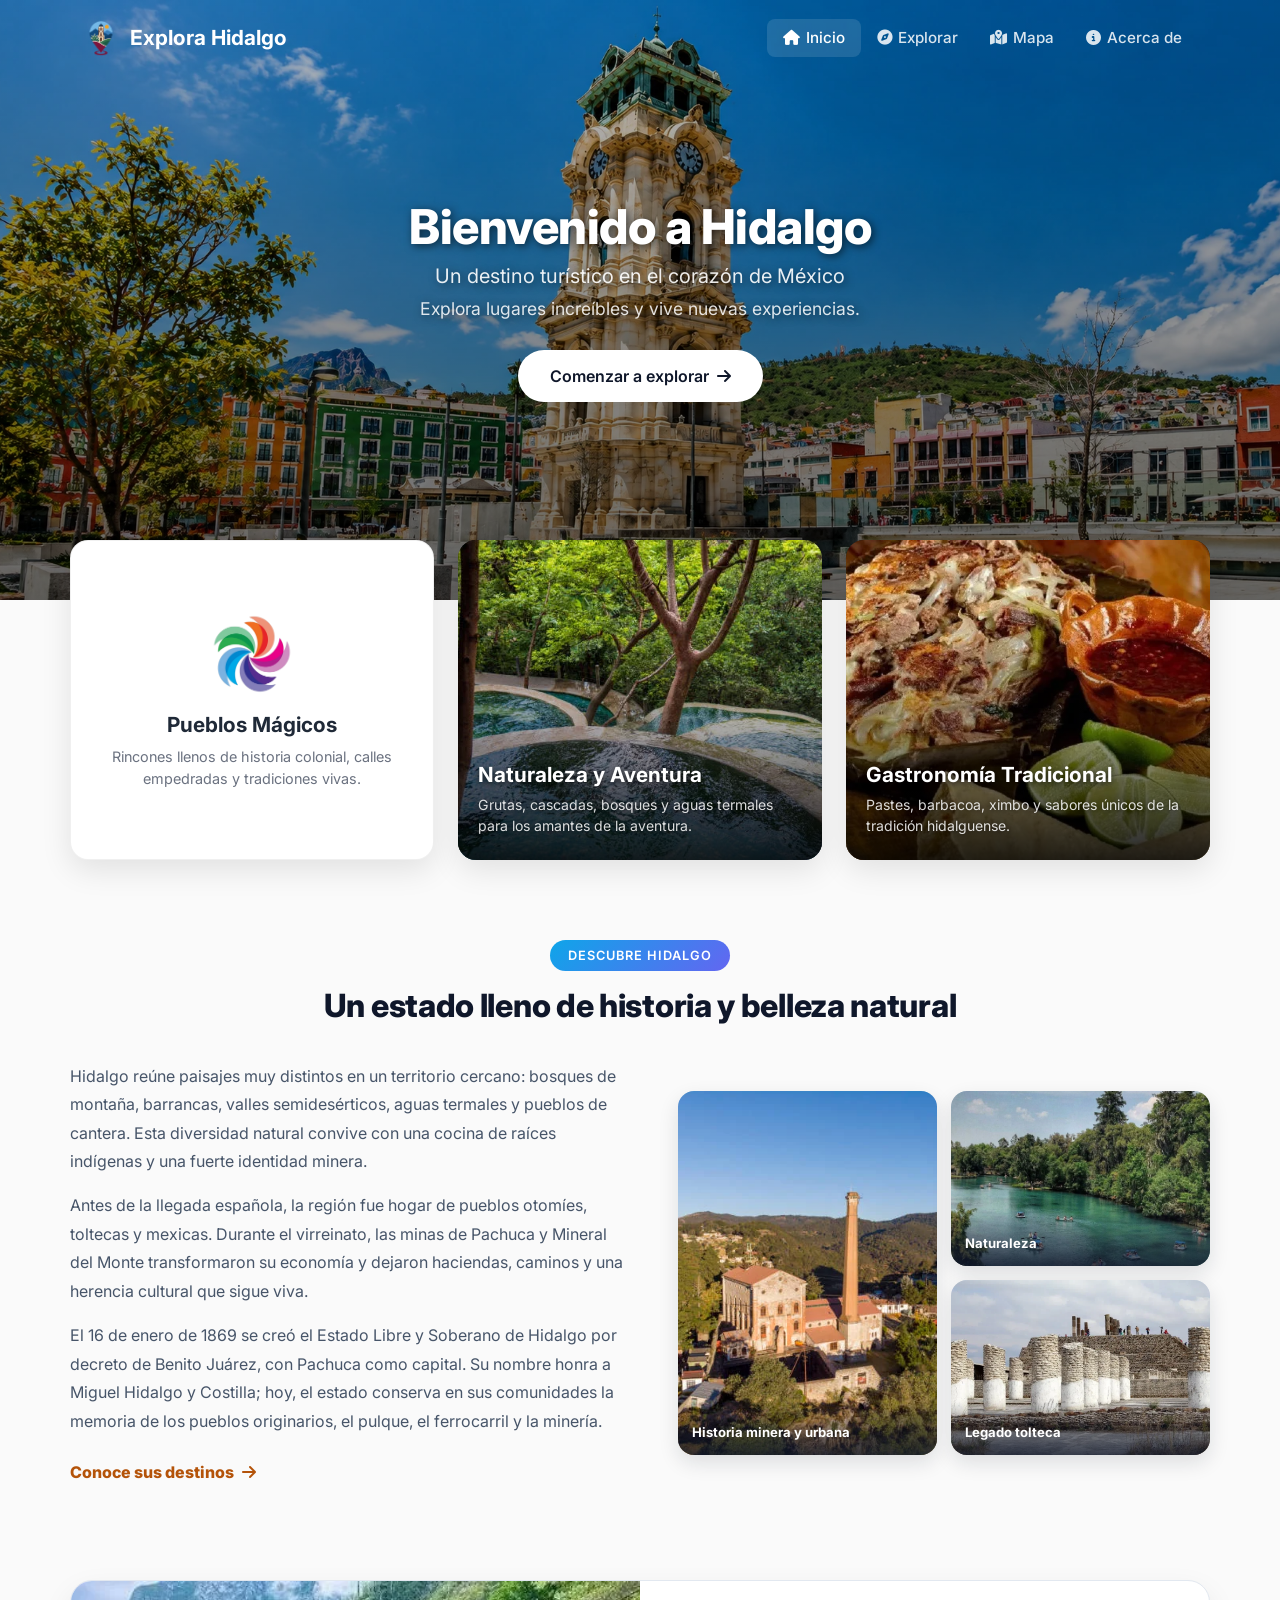
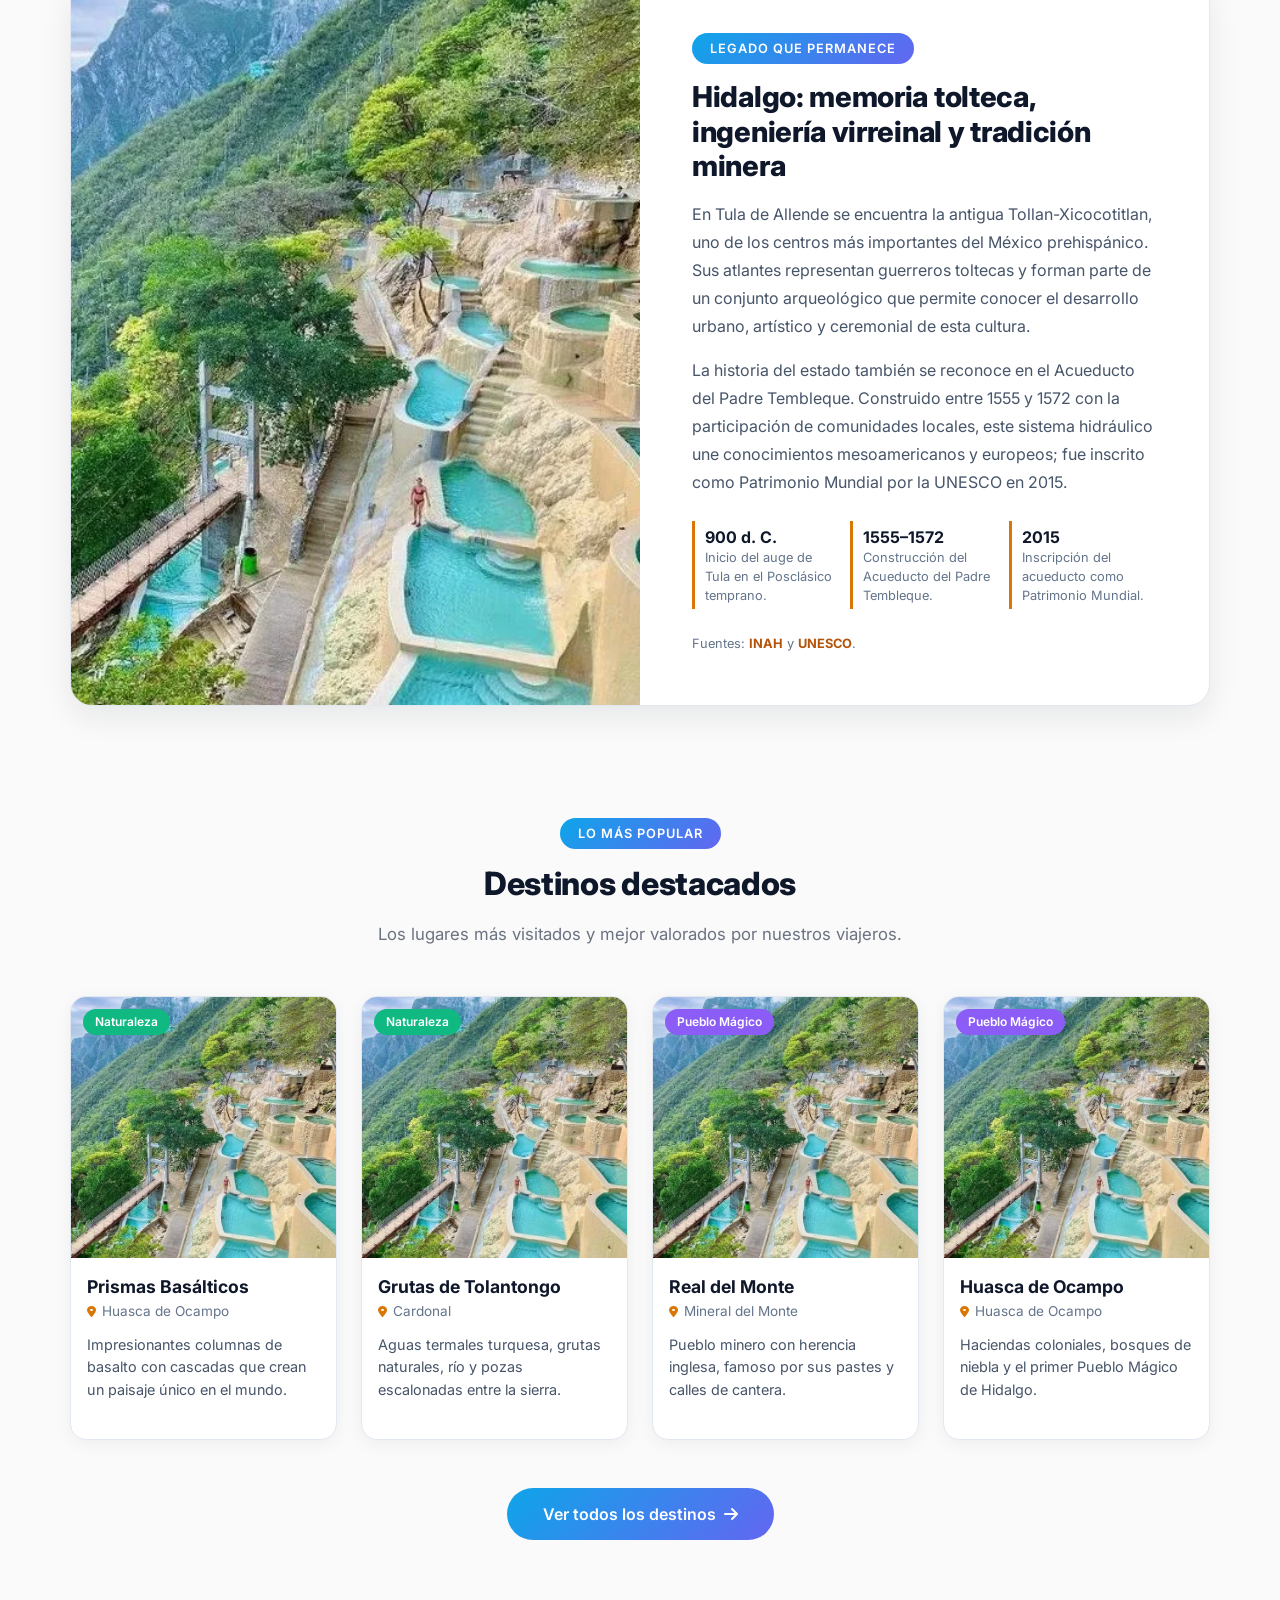
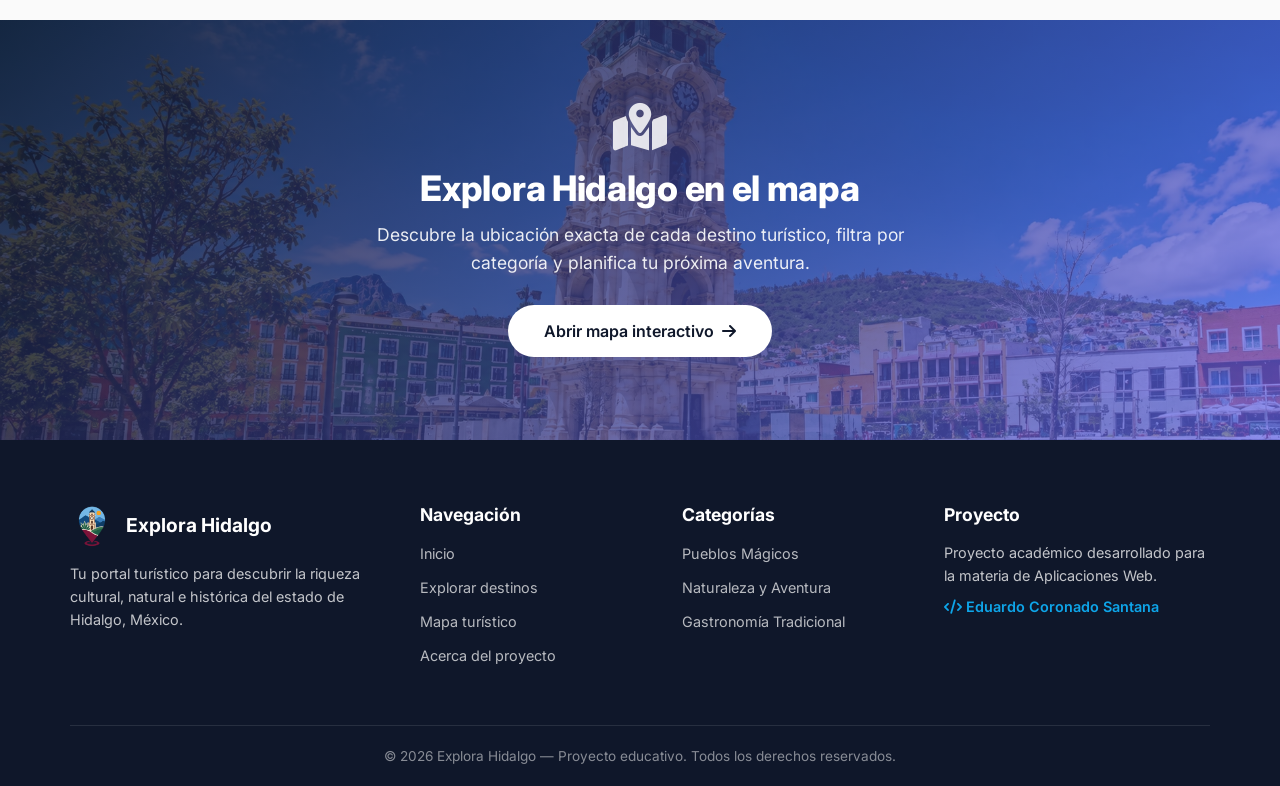
==== commit 54db802e: "Actualiza imágenes y mejoras visuales" ====
--- a/index.html
+++ b/index.html
@@ -8,8 +8,8 @@
         <meta name="author" content="Eduardo Coronado Santana">
         <meta name="description" content="Descubre los destinos turísticos, pueblos mágicos, paisajes y sitios históricos del estado de Hidalgo, México.">
         <meta http-equiv="X-UA-Compatible" content="IE=edge">
-        <link rel="icon" type="image/png" href="../img/pin-turistico-hidalgo-icono-favicon.png">
-        <link rel="apple-touch-icon" href="../img/pin-turistico-hidalgo-icono-favicon.png">
+        <link rel="icon" type="image/png" sizes="64x64" href="img/favicon-hidalgo.png">
+        <link rel="apple-touch-icon" href="img/pin-turistico-hidalgo-icono-favicon.png">
         <meta name="theme-color" content="#0f172a">
 
         <!-- Bootstrap 5 CSS -->
@@ -132,20 +132,30 @@
                         </div>
 
                         <div class="galeria-historia-hidalgo" aria-label="Imágenes representativas de Hidalgo">
-                            <!-- Puedes cambiar estas imágenes por tres fotografías históricas o paisajísticas propias. -->
                             <figure class="foto-historia foto-historia-grande">
-                                <img src="../img/reloj_hidalgo_banner.webp" alt="Reloj Monumental de Pachuca">
+                                <button type="button" class="foto-historia-boton" aria-label="Ampliar imagen: Historia minera y urbana">
+                                    <img src="img/Mina-de-Plata-Britanica.webp" alt="Mina de plata británica en Hidalgo">
+                                </button>
                                 <figcaption>Historia minera y urbana</figcaption>
                             </figure>
                             <figure class="foto-historia">
-                                <img src="../img/naturaleza.webp" alt="Paisaje natural de Hidalgo">
+                                <button type="button" class="foto-historia-boton" aria-label="Ampliar imagen: Naturaleza">
+                                    <img src="img/Bosque-de-las-Truchas.webp" alt="Bosque de las Truchas en Hidalgo">
+                                </button>
                                 <figcaption>Naturaleza</figcaption>
                             </figure>
                             <figure class="foto-historia">
-                                <img src="../img/gastronomia.webp" alt="Gastronomía tradicional hidalguense">
-                                <figcaption>Sabores tradicionales</figcaption>
+                                <button type="button" class="foto-historia-boton" aria-label="Ampliar imagen: Legado tolteca">
+                                    <img src="img/altlantes-tula.webp" alt="Atlantes toltecas de Tula">
+                                </button>
+                                <figcaption>Legado tolteca</figcaption>
                             </figure>
                         </div>
+                        <dialog class="visor-foto-historia" aria-label="Imagen ampliada">
+                            <button type="button" class="visor-foto-cerrar" aria-label="Cerrar imagen ampliada">&times;</button>
+                            <img class="visor-foto-imagen" alt="">
+                            <p class="visor-foto-descripcion"></p>
+                        </dialog>
                     </div>
                 </div>
             </section>
@@ -156,7 +166,6 @@
             <section class="seccion-legado-hidalgo" id="legado-hidalgo">
                 <div class="contenedor contenido-legado-hidalgo">
                     <div class="imagen-legado-hidalgo">
-                        <!-- Sustituye esta imagen por una fotografía de Tula, el Acueducto o patrimonio hidalguense si cuentas con una propia. -->
                         <img src="../img/imagen.webp" alt="Paisaje representativo del patrimonio de Hidalgo">
                     </div>
                     <div class="texto-legado-hidalgo">
@@ -194,7 +203,6 @@
                         <!-- Destino 1 -->
                         <a href="html/detalle.html?id=prismas-basalticos" class="tarjeta-destino" id="destino-prismas">
                             <div class="imagen-destino">
-                                <!-- Reemplaza src con tu imagen -->
                                 <img src="../img/imagen.webp" alt="Prismas Basálticos de Huasca de Ocampo">
                                 <span class="etiqueta-categoria etiqueta-naturaleza">Naturaleza</span>
                             </div>
@@ -208,7 +216,6 @@
                         <!-- Destino 2 -->
                         <a href="html/detalle.html?id=grutas-tolantongo" class="tarjeta-destino" id="destino-tolantongo">
                             <div class="imagen-destino">
-                                <!-- Reemplaza src con tu imagen -->
                                 <img src="../img/imagen.webp" alt="Grutas de Tolantongo">
                                 <span class="etiqueta-categoria etiqueta-naturaleza">Naturaleza</span>
                             </div>
@@ -222,7 +229,6 @@
                         <!-- Destino 3 -->
                         <a href="html/detalle.html?id=real-del-monte" class="tarjeta-destino" id="destino-real-del-monte">
                             <div class="imagen-destino">
-                                <!-- Reemplaza src con tu imagen -->
                                 <img src="../img/imagen.webp" alt="Real del Monte, Pueblo Mágico">
                                 <span class="etiqueta-categoria etiqueta-pueblo">Pueblo Mágico</span>
                             </div>
@@ -236,7 +242,6 @@
                         <!-- Destino 4 -->
                         <a href="html/detalle.html?id=huasca-de-ocampo" class="tarjeta-destino" id="destino-huasca">
                             <div class="imagen-destino">
-                                <!-- Reemplaza src con tu imagen -->
                                 <img src="../img/imagen.webp" alt="Huasca de Ocampo, Pueblo Mágico">
                                 <span class="etiqueta-categoria etiqueta-pueblo">Pueblo Mágico</span>
                             </div>
@@ -260,7 +265,6 @@
                  ========================================== -->
             <section class="seccion-cta" id="seccion-mapa-cta">
                 <div class="fondo-cta">
-                    <!-- Reemplaza src con una imagen panorámica de Hidalgo -->
                     <img src="../img/reloj_hidalgo_banner.webp" alt="Vista panorámica de Hidalgo" class="imagen-cta">
                 </div>
                 <div class="contenido-cta">
--- a/css/style.css
+++ b/css/style.css
@@ -425,6 +425,21 @@
     transition: transform 0.3s ease;
 }
 
+.foto-historia-boton {
+    display: block;
+    width: 100%;
+    height: 100%;
+    padding: 0;
+    border: 0;
+    background: transparent;
+    cursor: zoom-in;
+}
+
+.foto-historia-boton:focus-visible {
+    outline: 3px solid #f59e0b;
+    outline-offset: -3px;
+}
+
 .foto-historia:hover img {
     transform: scale(1.05);
 }
@@ -441,6 +456,47 @@
     background: linear-gradient(transparent, rgba(15, 23, 42, 0.82));
 }
 
+.visor-foto-historia {
+    position: fixed;
+    width: min(90vw, 1100px);
+    max-width: none;
+    max-height: 90vh;
+    padding: 2.5rem 1rem 1rem;
+    border: 0;
+    border-radius: 16px;
+    background: #0f172a;
+    color: #fff;
+}
+
+.visor-foto-historia::backdrop {
+    background: rgba(15, 23, 42, 0.85);
+}
+
+.visor-foto-imagen {
+    display: block;
+    width: 100%;
+    max-height: 75vh;
+    object-fit: contain;
+}
+
+.visor-foto-descripcion {
+    margin: 0.75rem 0 0;
+    text-align: center;
+    font-weight: 600;
+}
+
+.visor-foto-cerrar {
+    position: absolute;
+    top: 0.35rem;
+    right: 0.75rem;
+    border: 0;
+    background: transparent;
+    color: #fff;
+    font-size: 2rem;
+    line-height: 1;
+    cursor: pointer;
+}
+
 .seccion-legado-hidalgo {
     padding: 3rem 0 5rem;
 }
@@ -1477,7 +1533,6 @@
     margin-top: 4px;
 }
 
-/* Galería de imágenes (espacio para fotos) */
 .rejilla-galeria {
     display: grid;
     grid-template-columns: repeat(3, 1fr);
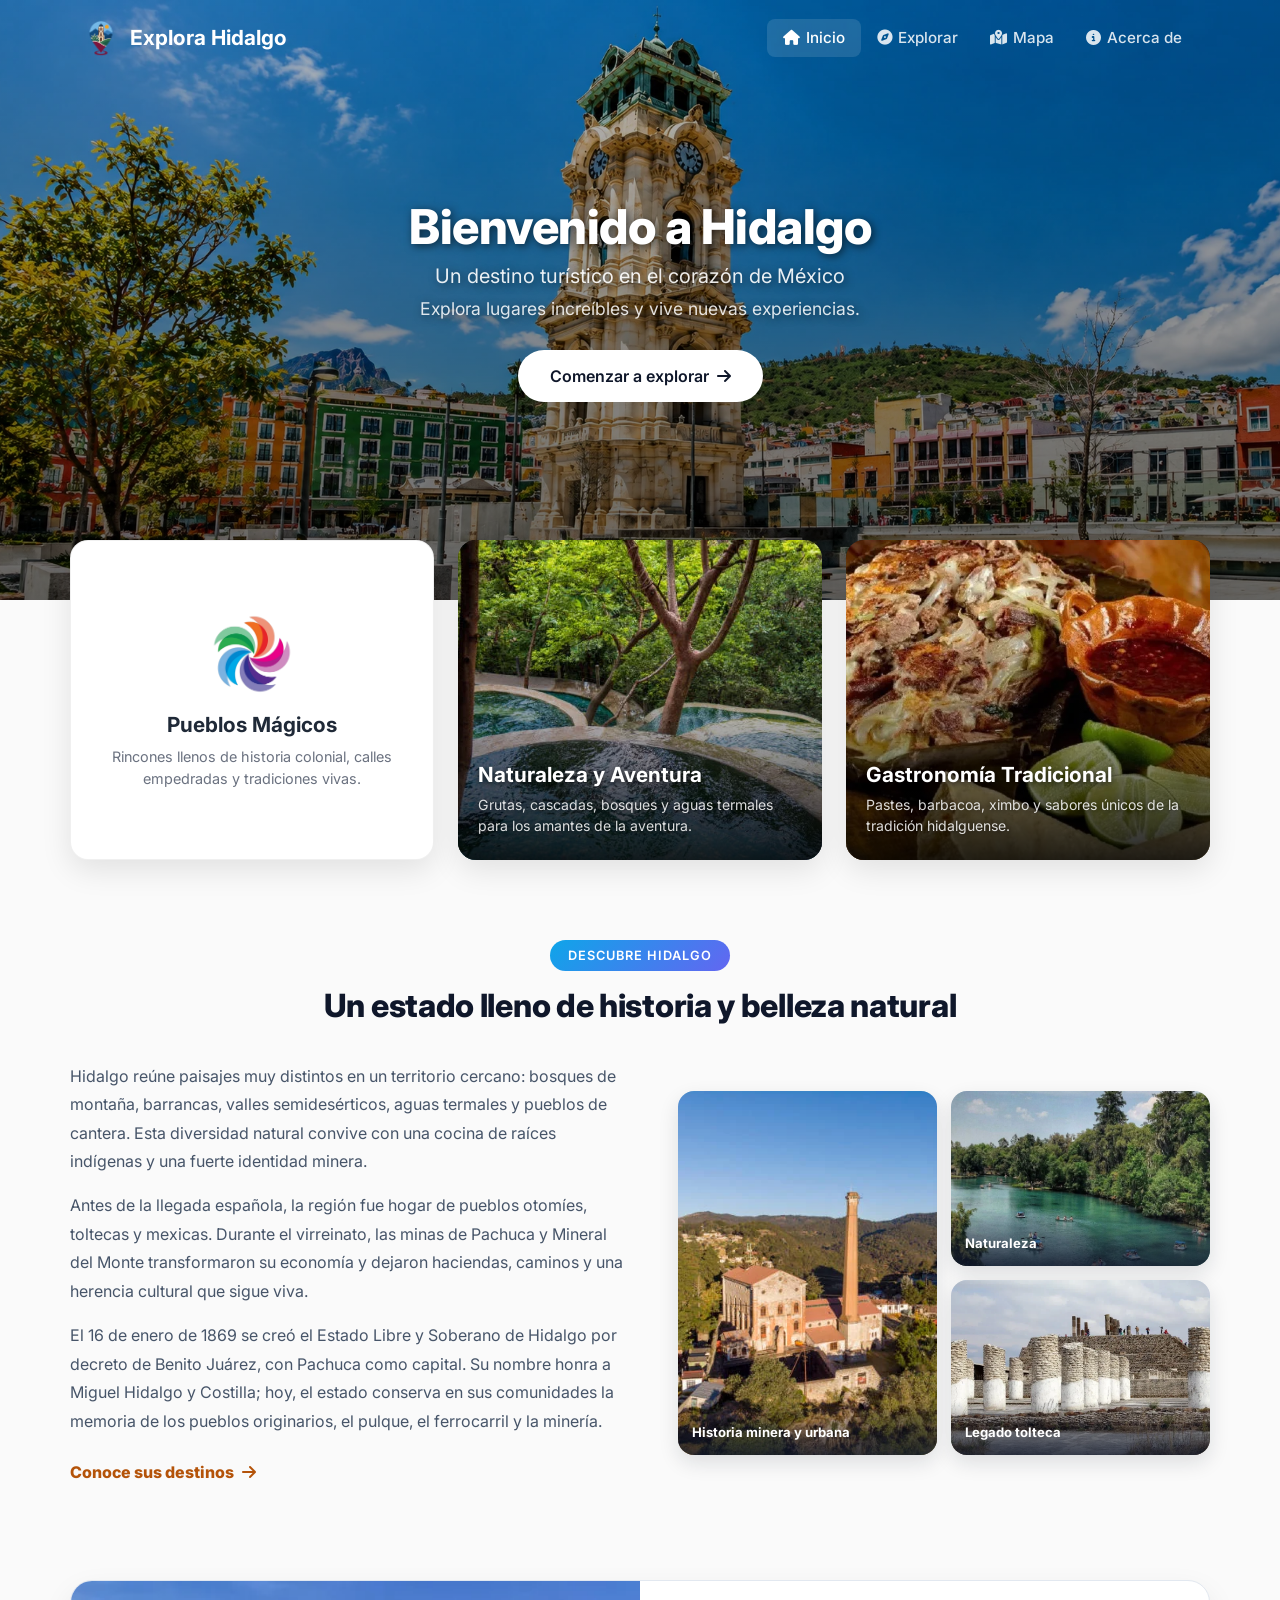
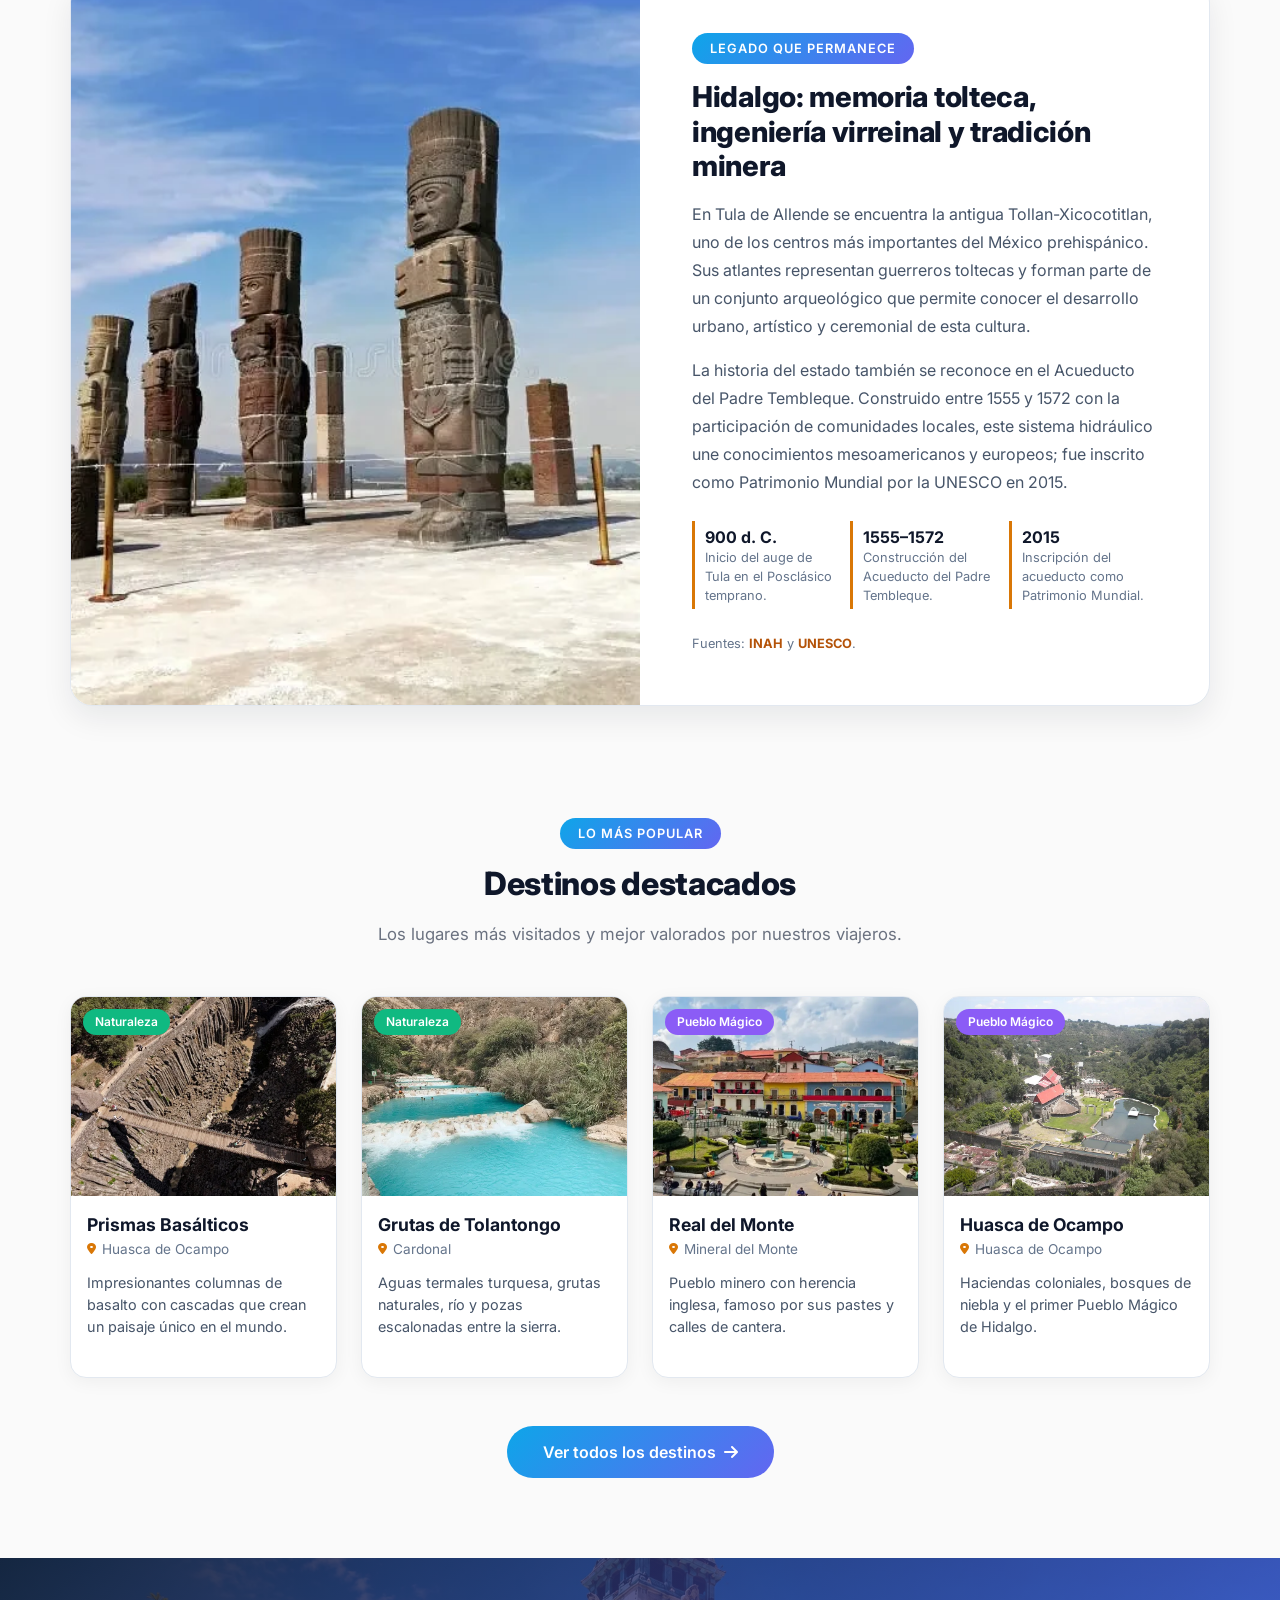
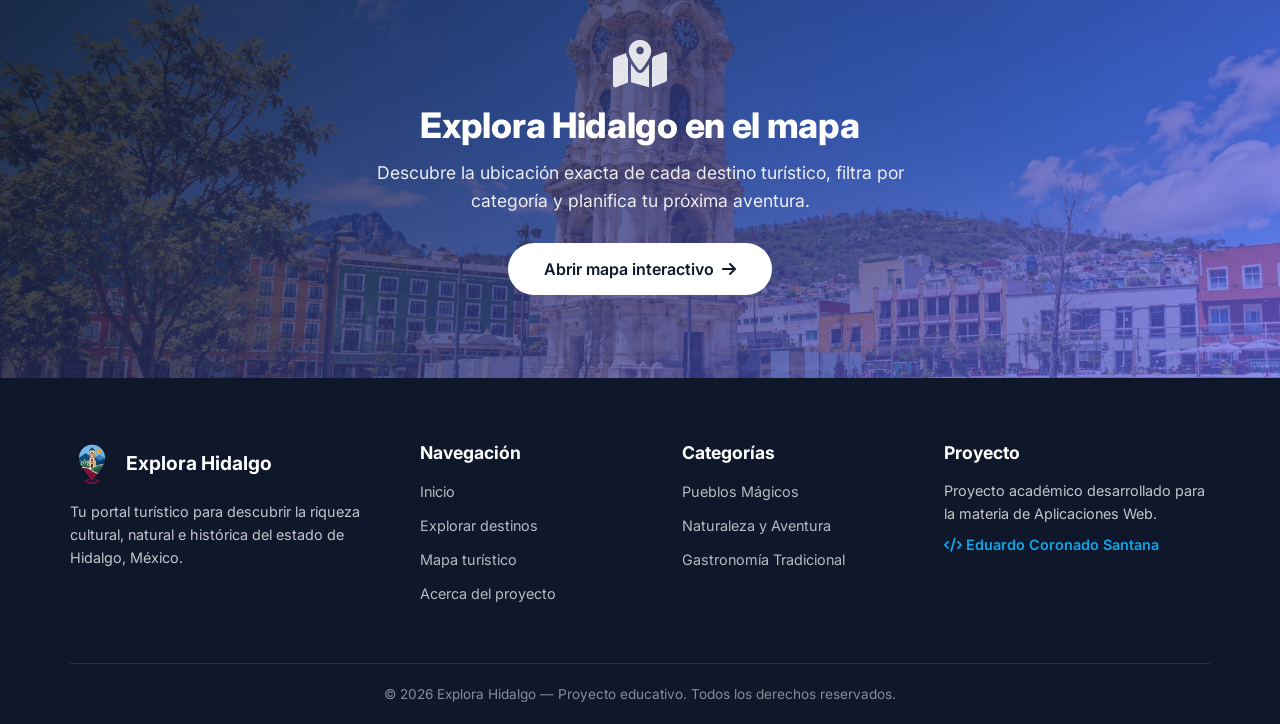
==== commit 6433440a: "Asigna imágenes a destinos turísticos" ====
--- a/index.html
+++ b/index.html
@@ -166,7 +166,7 @@
             <section class="seccion-legado-hidalgo" id="legado-hidalgo">
                 <div class="contenedor contenido-legado-hidalgo">
                     <div class="imagen-legado-hidalgo">
-                        <img src="../img/imagen.webp" alt="Paisaje representativo del patrimonio de Hidalgo">
+                        <img src="img/atlantes-tula-2.webp" alt="Atlantes toltecas del sitio arqueológico de Tula">
                     </div>
                     <div class="texto-legado-hidalgo">
                         <span class="etiqueta-seccion">Legado que permanece</span>
@@ -203,7 +203,7 @@
                         <!-- Destino 1 -->
                         <a href="html/detalle.html?id=prismas-basalticos" class="tarjeta-destino" id="destino-prismas">
                             <div class="imagen-destino">
-                                <img src="../img/imagen.webp" alt="Prismas Basálticos de Huasca de Ocampo">
+                                <img src="img/image.png (1).png" alt="Prismas Basálticos de Huasca de Ocampo">
                                 <span class="etiqueta-categoria etiqueta-naturaleza">Naturaleza</span>
                             </div>
                             <div class="info-destino">
@@ -216,7 +216,7 @@
                         <!-- Destino 2 -->
                         <a href="html/detalle.html?id=grutas-tolantongo" class="tarjeta-destino" id="destino-tolantongo">
                             <div class="imagen-destino">
-                                <img src="../img/imagen.webp" alt="Grutas de Tolantongo">
+                                <img src="img/grutas1.webp" alt="Grutas de Tolantongo">
                                 <span class="etiqueta-categoria etiqueta-naturaleza">Naturaleza</span>
                             </div>
                             <div class="info-destino">
@@ -229,7 +229,7 @@
                         <!-- Destino 3 -->
                         <a href="html/detalle.html?id=real-del-monte" class="tarjeta-destino" id="destino-real-del-monte">
                             <div class="imagen-destino">
-                                <img src="../img/imagen.webp" alt="Real del Monte, Pueblo Mágico">
+                                <img src="img/Real_del_monte1.webp" alt="Real del Monte, Pueblo Mágico">
                                 <span class="etiqueta-categoria etiqueta-pueblo">Pueblo Mágico</span>
                             </div>
                             <div class="info-destino">
@@ -242,7 +242,7 @@
                         <!-- Destino 4 -->
                         <a href="html/detalle.html?id=huasca-de-ocampo" class="tarjeta-destino" id="destino-huasca">
                             <div class="imagen-destino">
-                                <img src="../img/imagen.webp" alt="Huasca de Ocampo, Pueblo Mágico">
+                                <img src="img/huasca-de-ocampo.webp" alt="Huasca de Ocampo, Pueblo Mágico">
                                 <span class="etiqueta-categoria etiqueta-pueblo">Pueblo Mágico</span>
                             </div>
                             <div class="info-destino">
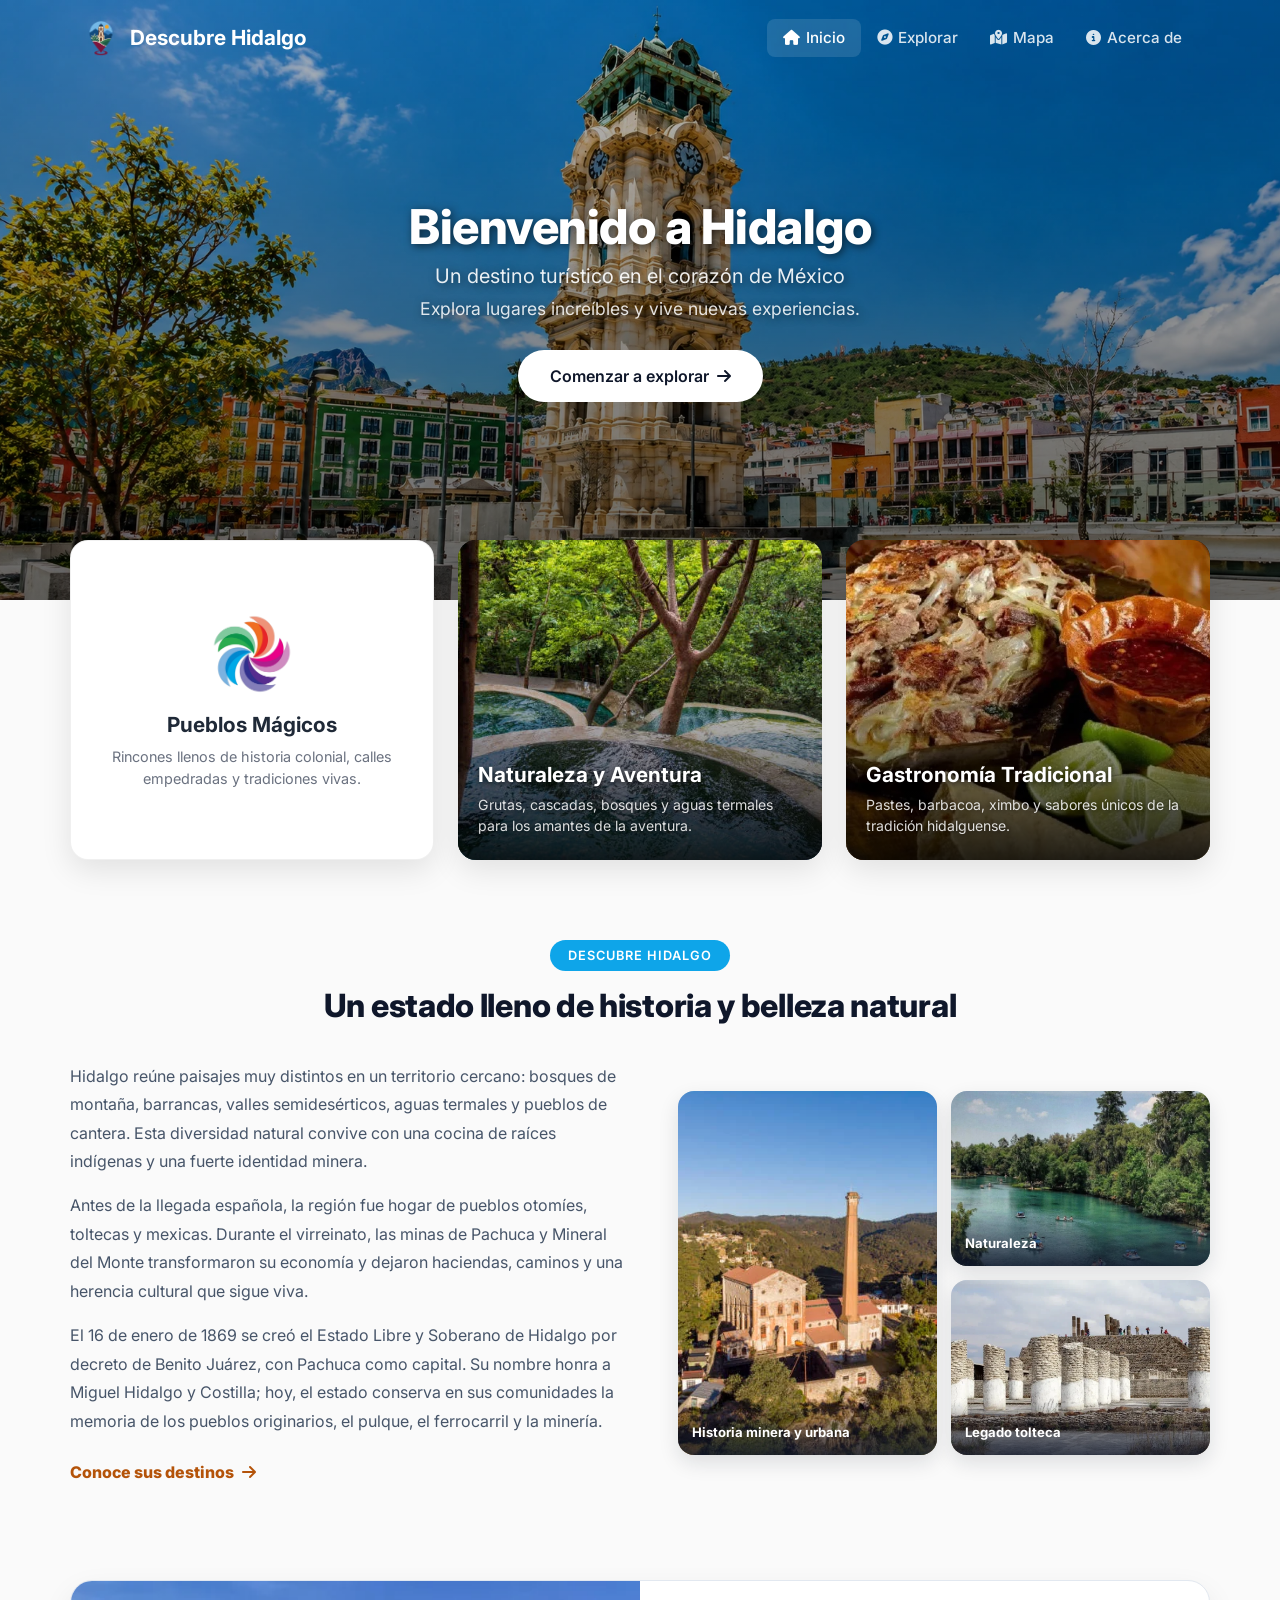
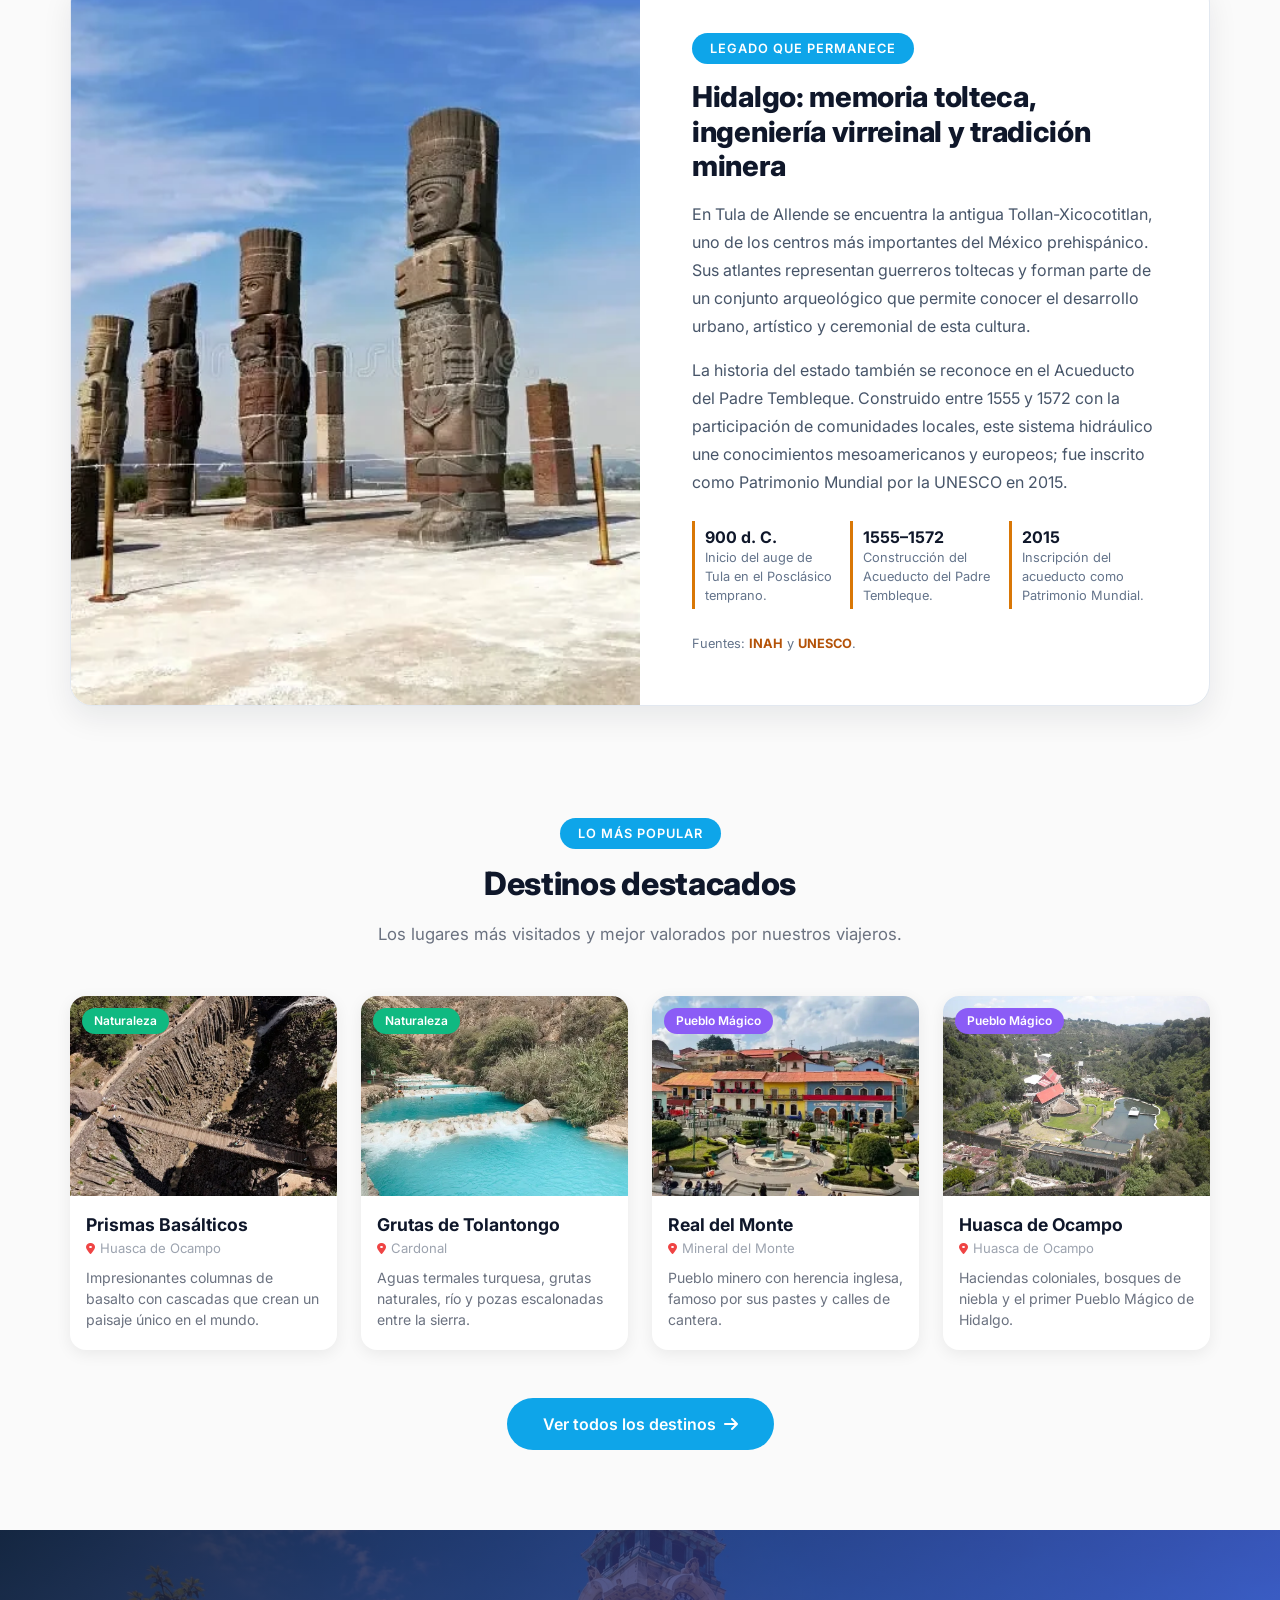
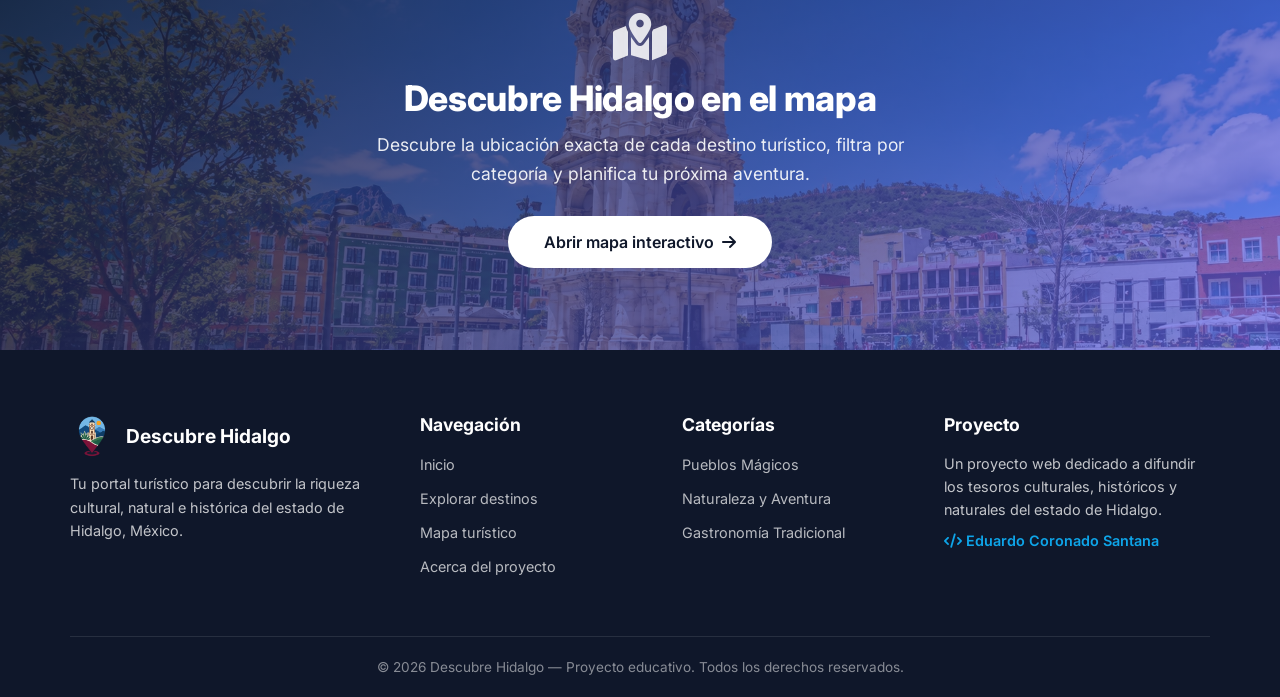
==== commit a5b22a1f: "Ajustes finales de estilo" ====
--- a/index.html
+++ b/index.html
@@ -1,7 +1,7 @@
 <!DOCTYPE html>
 <html lang="es">
     <head>
-        <title>Explora Hidalgo | Lugares Populares</title>
+        <title>Descubre Hidalgo | Lugares Populares</title>
         <meta name="keywords" content="turismo, hidalgo, pueblos mágicos, destinos turísticos, paisajes, sitios históricos, lugares en hidalgo, turismo en hidalgo, turismo en méxico, turismo cultural, turismo de aventura, turismo gastronómico, turismo rural, turismo ecológico, turismo histórico, turismo religioso, turismo de naturaleza">
         <meta charset="UTF-8">
         <meta name="viewport" content="width=device-width, initial-scale=1">
@@ -19,20 +19,18 @@
         <!-- Google Font -->
         <link href="https://fonts.googleapis.com/css2?family=Inter:wght@400;500;600;700;800&display=swap" rel="stylesheet">
         <!-- Estilos propios -->
-        <link href="../css/style.css" rel="stylesheet">
+        <link href="css/style.css" rel="stylesheet">
+        <link href="css/inicio.css" rel="stylesheet">
     </head>
 
     <body>
 
-        <!-- ==========================================
-             BARRA DE NAVEGACIÓN
-             ========================================== -->
         <header>
             <nav class="navbar navbar-expand-lg barra-navegacion" id="barra-principal">
                 <div class="container">
                     <a class="navbar-brand marca-nav" href="index.html">
-                        <img src="../img/pin-turistico-hidalgo-icono-favicon.png" alt="Pin turístico de Explora Hidalgo" class="logo-nav">
-                        Explora Hidalgo
+                        <img src="../img/pin-turistico-hidalgo-icono-favicon.png" alt="Pin turístico de Descubre Hidalgo" class="logo-nav">
+                        Descubre Hidalgo
                     </a>
                     <button class="navbar-toggler boton-hamburguesa" type="button" data-bs-toggle="collapse" data-bs-target="#menu-navegacion" aria-controls="menu-navegacion" aria-expanded="false" aria-label="Abrir menú de navegación">
                         <span class="navbar-toggler-icon"></span>
@@ -58,9 +56,6 @@
         </header>
 
         <main>
-            <!-- ==========================================
-                 SECCIÓN PORTADA
-                 ========================================== -->
             <section class="portada" id="portada-principal">
                 <img src="../img/reloj_hidalgo_banner.webp" alt="Reloj monumental de Pachuca, Hidalgo">
 
@@ -72,9 +67,6 @@
                 </div>
             </section>
 
-            <!-- ==========================================
-                 TARJETAS FLOTANTES DE CATEGORÍAS
-                 ========================================== -->
             <div class="contenedor seccion-tarjetas">
                 <div class="rejilla-tarjetas">
 
@@ -108,9 +100,6 @@
                 </div>
             </div>
 
-            <!-- ==========================================
-                 SECCIÓN INFORMATIVA
-                 ========================================== -->
             <section class="seccion-informativa" id="seccion-sobre-hidalgo">
                 <div class="contenedor">
                     <div class="cabecera-historia texto-centro">
@@ -160,9 +149,6 @@
                 </div>
             </section>
 
-            <!-- ==========================================
-                 LEGADO CULTURAL E HISTÓRICO
-                 ========================================== -->
             <section class="seccion-legado-hidalgo" id="legado-hidalgo">
                 <div class="contenedor contenido-legado-hidalgo">
                     <div class="imagen-legado-hidalgo">
@@ -187,9 +173,6 @@
                 </div>
             </section>
 
-            <!-- ==========================================
-                 DESTINOS DESTACADOS
-                 ========================================== -->
             <section class="seccion-destacados" id="destinos-destacados">
                 <div class="contenedor">
                     <div class="texto-centro">
@@ -260,9 +243,6 @@
                 </div>
             </section>
 
-            <!-- ==========================================
-                 LLAMADA A LA ACCIÓN (EXPLORAR MAPA)
-                 ========================================== -->
             <section class="seccion-cta" id="seccion-mapa-cta">
                 <div class="fondo-cta">
                     <img src="../img/reloj_hidalgo_banner.webp" alt="Vista panorámica de Hidalgo" class="imagen-cta">
@@ -270,7 +250,7 @@
                 <div class="contenido-cta">
                     <div class="contenedor texto-centro">
                         <i class="fa-solid fa-map-location-dot icono-cta"></i>
-                        <h2>Explora Hidalgo en el mapa</h2>
+                        <h2>Descubre Hidalgo en el mapa</h2>
                         <p>Descubre la ubicación exacta de cada destino turístico, filtra por categoría y planifica tu próxima aventura.</p>
                         <a href="html/mapa.html" class="boton-cta">Abrir mapa interactivo <i class="fa-solid fa-arrow-right"></i></a>
                     </div>
@@ -279,17 +259,14 @@
 
         </main>
 
-        <!-- ==========================================
-             PIE DE PÁGINA
-             ========================================== -->
         <footer class="pie-pagina" id="pie-principal">
             <div class="contenedor">
                 <div class="rejilla-pie">
 
                     <div class="columna-pie">
                         <div class="logo-pie">
-                            <img src="../img/pin-turistico-hidalgo-icono-favicon.png" alt="Pin turístico de Explora Hidalgo" class="logo-pie-imagen">
-                            <span>Explora Hidalgo</span>
+                            <img src="../img/pin-turistico-hidalgo-icono-favicon.png" alt="Pin turístico de Descubre Hidalgo" class="logo-pie-imagen">
+                            <span>Descubre Hidalgo</span>
                         </div>
                         <p class="descripcion-pie">Tu portal turístico para descubrir la riqueza cultural, natural e histórica del estado de Hidalgo, México.</p>
                     </div>
@@ -315,14 +292,14 @@
 
                     <div class="columna-pie">
                         <h4>Proyecto</h4>
-                        <p>Proyecto académico desarrollado para la materia de Aplicaciones Web.</p>
+                        <p>Un proyecto web dedicado a difundir los tesoros culturales, históricos y naturales del estado de Hidalgo.</p>
                         <p class="credito-autor"><i class="fa-solid fa-code"></i> Eduardo Coronado Santana</p>
                     </div>
 
                 </div>
 
                 <div class="linea-inferior-pie">
-                    <p>&copy; 2026 Explora Hidalgo — Proyecto educativo. Todos los derechos reservados.</p>
+                    <p>&copy; 2026 Descubre Hidalgo — Proyecto educativo. Todos los derechos reservados.</p>
                 </div>
             </div>
         </footer>
--- a/css/style.css
+++ b/css/style.css
@@ -98,692 +98,6 @@
     filter: brightness(0) invert(1);
 }
 
-/* ==========================================
-   PORTADA PRINCIPAL
-   ========================================== */
-.portada {
-    position: relative;
-    width: 100%;
-    height: 600px;
-    overflow: hidden;
-}
-
-.portada img {
-    width: 100%;
-    height: 100%;
-    object-fit: cover;
-    display: block;
-}
-
-.portada::after {
-    content: "";
-    position: absolute;
-    inset: 0;
-    background: linear-gradient(
-        to bottom,
-        rgba(0, 0, 0, 0.25),
-        rgba(0, 0, 0, 0.60)
-    );
-}
-
-.contenido-portada {
-    position: absolute;
-    z-index: 1;
-    top: 50%;
-    left: 50%;
-    transform: translate(-50%, -50%);
-    text-align: center;
-    color: white;
-    width: 90%;
-    max-width: 700px;
-    text-shadow: 2px 2px 8px rgba(0, 0, 0, 0.6);
-}
-
-.contenido-portada h1 {
-    font-size: 3rem;
-    font-weight: 800;
-    margin-bottom: 8px;
-    letter-spacing: -0.5px;
-}
-
-.contenido-portada h2 {
-    font-size: 1.25rem;
-    font-weight: 400;
-    margin-bottom: 8px;
-    opacity: 0.9;
-}
-
-.contenido-portada p {
-    font-size: 1.1rem;
-    margin-bottom: 28px;
-    opacity: 0.85;
-}
-
-.boton-portada {
-    display: inline-flex;
-    align-items: center;
-    gap: 8px;
-    background-color: #ffffff;
-    color: #0f172a;
-    padding: 14px 32px;
-    border-radius: 50px;
-    font-weight: 600;
-    font-size: 1rem;
-    transition: transform 0.3s ease, box-shadow 0.3s ease;
-    text-shadow: none;
-}
-
-.boton-portada:hover {
-    transform: translateY(-3px);
-    box-shadow: 0 12px 28px rgba(0, 0, 0, 0.3);
-    color: #0f172a;
-}
-
-/* ==========================================
-   TARJETAS DE CATEGORÍAS (CARDS)
-   ========================================== */
-
-/* Posicionamiento superpuesto a la portada */
-.seccion-tarjetas {
-    position: relative;
-    margin-top: -60px;
-    z-index: 10;
-}
-
-/* Rejilla de tarjetas con proporción equilibrada */
-.rejilla-tarjetas {
-    display: grid;
-    grid-template-columns: repeat(3, 1fr);
-    gap: 24px;
-    align-items: stretch;
-}
-
-/* Estilo base compartido para todas las tarjetas */
-.tarjeta {
-    position: relative;
-    width: 100%;
-    height: 320px;
-    border-radius: 18px;
-    overflow: hidden;
-    box-shadow: 0 10px 30px rgba(0, 0, 0, 0.10);
-    transition: transform 0.35s ease, box-shadow 0.35s ease;
-    cursor: pointer;
-    display: block;
-}
-
-/* Efecto hover */
-.tarjeta:hover {
-    transform: translateY(-8px);
-    box-shadow: 0 18px 40px rgba(0, 0, 0, 0.18);
-}
-
-/* ------------------------------------------
-   Tarjeta clásica (Pueblos Mágicos)
-   ------------------------------------------ */
-.tarjeta-clasica {
-    background-color: #ffffff;
-    display: flex;
-    flex-direction: column;
-    align-items: center;
-    justify-content: center;
-    padding: 32px 24px;
-    text-align: center;
-    border: 1px solid rgba(0, 0, 0, 0.06);
-}
-
-.tarjeta-clasica .icono-tarjeta {
-    display: flex;
-    align-items: center;
-    justify-content: center;
-    width: 100%;
-    margin-bottom: 16px;
-}
-
-.tarjeta-clasica #icono-pm {
-    width: 120px;
-    max-width: 55%;
-    height: auto;
-    max-height: 120px;
-    object-fit: contain;
-    display: block;
-    transition: transform 0.4s ease;
-}
-
-.tarjeta-clasica:hover #icono-pm {
-    transform: rotate(10deg) scale(1.08);
-}
-
-.tarjeta-clasica .titulo-tarjeta {
-    color: #1f2937;
-    font-size: 1.3rem;
-    font-weight: 700;
-    margin: 0 0 8px 0;
-}
-
-.tarjeta-clasica .descripcion-tarjeta {
-    color: #6b7280;
-    font-size: 0.9rem;
-    line-height: 1.5;
-    margin: 0;
-}
-
-/* ------------------------------------------
-   Tarjetas superpuestas (Naturaleza y Gastronomía)
-   Imagen de fondo completa con texto encima
-   ------------------------------------------ */
-.tarjeta-superpuesta {
-    background-color: #1a1a1a;
-}
-
-.tarjeta-superpuesta .imagen-fondo-tarjeta {
-    position: absolute;
-    inset: 0;
-    width: 100%;
-    height: 100%;
-    object-fit: cover;
-    display: block;
-    transition: transform 0.5s ease;
-}
-
-.tarjeta-superpuesta:hover .imagen-fondo-tarjeta {
-    transform: scale(1.06);
-}
-
-/* Degradado oscuro para contraste del texto */
-.tarjeta-superpuesta::after {
-    content: "";
-    position: absolute;
-    inset: 0;
-    background: linear-gradient(
-        180deg,
-        rgba(0, 0, 0, 0.0) 25%,
-        rgba(0, 0, 0, 0.35) 60%,
-        rgba(0, 0, 0, 0.85) 100%
-    );
-    pointer-events: none;
-    z-index: 1;
-}
-
-/* Contenido de texto superpuesto abajo */
-.tarjeta-superpuesta .contenido-tarjeta {
-    position: absolute;
-    bottom: 0;
-    left: 0;
-    right: 0;
-    z-index: 2;
-    padding: 24px 20px;
-}
-
-.tarjeta-superpuesta .titulo-tarjeta {
-    color: #ffffff;
-    font-size: 1.3rem;
-    font-weight: 700;
-    margin: 0 0 6px 0;
-    text-shadow: 0 2px 6px rgba(0, 0, 0, 0.7);
-}
-
-.tarjeta-superpuesta .descripcion-tarjeta {
-    color: rgba(255, 255, 255, 0.85);
-    font-size: 0.88rem;
-    line-height: 1.5;
-    margin: 0;
-    text-shadow: 0 1px 4px rgba(0, 0, 0, 0.5);
-}
-
-/* ==========================================
-   SECCIÓN INFORMATIVA
-   ========================================== */
-.seccion-informativa {
-    padding: 5rem 0 3rem 0;
-}
-
-.etiqueta-seccion {
-    display: inline-block;
-    background: linear-gradient(135deg, #0ea5e9, #6366f1);
-    color: #ffffff;
-    font-size: 0.8rem;
-    font-weight: 600;
-    padding: 6px 18px;
-    border-radius: 50px;
-    margin-bottom: 16px;
-    text-transform: uppercase;
-    letter-spacing: 1px;
-}
-
-.titulo-seccion {
-    font-weight: 800;
-    font-size: 2rem;
-    color: #0f172a;
-    margin-bottom: 1rem;
-    letter-spacing: -0.3px;
-}
-
-.texto-seccion {
-    max-width: 700px;
-    margin: 0 auto;
-    color: #6b7280;
-    line-height: 1.7;
-    font-size: 1.05rem;
-}
-
-.cabecera-historia {
-    margin-bottom: 2.25rem;
-}
-
-.contenido-historia-hidalgo {
-    display: grid;
-    grid-template-columns: minmax(0, 1fr) minmax(360px, 0.95fr);
-    gap: 3rem;
-    align-items: center;
-}
-
-.texto-historia-hidalgo p {
-    color: #475569;
-    font-size: 1rem;
-    line-height: 1.78;
-    margin: 0 0 1rem;
-}
-
-.enlace-historia {
-    display: inline-flex;
-    align-items: center;
-    gap: 8px;
-    margin-top: 0.55rem;
-    color: #b45309;
-    font-weight: 800;
-}
-
-.enlace-historia:hover {
-    color: #92400e;
-}
-
-.galeria-historia-hidalgo {
-    display: grid;
-    grid-template-columns: repeat(2, 1fr);
-    grid-template-rows: 175px 175px;
-    gap: 14px;
-}
-
-.foto-historia {
-    position: relative;
-    overflow: hidden;
-    border-radius: 16px;
-    margin: 0;
-    background: #e2e8f0;
-    box-shadow: 0 8px 20px rgba(15, 23, 42, 0.12);
-}
-
-.foto-historia-grande {
-    grid-row: span 2;
-}
-
-.foto-historia img {
-    width: 100%;
-    height: 100%;
-    display: block;
-    object-fit: cover;
-    transition: transform 0.3s ease;
-}
-
-.foto-historia-boton {
-    display: block;
-    width: 100%;
-    height: 100%;
-    padding: 0;
-    border: 0;
-    background: transparent;
-    cursor: zoom-in;
-}
-
-.foto-historia-boton:focus-visible {
-    outline: 3px solid #f59e0b;
-    outline-offset: -3px;
-}
-
-.foto-historia:hover img {
-    transform: scale(1.05);
-}
-
-.foto-historia figcaption {
-    position: absolute;
-    right: 0;
-    bottom: 0;
-    left: 0;
-    padding: 22px 14px 12px;
-    color: #fff;
-    font-size: 0.82rem;
-    font-weight: 700;
-    background: linear-gradient(transparent, rgba(15, 23, 42, 0.82));
-}
-
-.visor-foto-historia {
-    position: fixed;
-    width: min(90vw, 1100px);
-    max-width: none;
-    max-height: 90vh;
-    padding: 2.5rem 1rem 1rem;
-    border: 0;
-    border-radius: 16px;
-    background: #0f172a;
-    color: #fff;
-}
-
-.visor-foto-historia::backdrop {
-    background: rgba(15, 23, 42, 0.85);
-}
-
-.visor-foto-imagen {
-    display: block;
-    width: 100%;
-    max-height: 75vh;
-    object-fit: contain;
-}
-
-.visor-foto-descripcion {
-    margin: 0.75rem 0 0;
-    text-align: center;
-    font-weight: 600;
-}
-
-.visor-foto-cerrar {
-    position: absolute;
-    top: 0.35rem;
-    right: 0.75rem;
-    border: 0;
-    background: transparent;
-    color: #fff;
-    font-size: 2rem;
-    line-height: 1;
-    cursor: pointer;
-}
-
-.seccion-legado-hidalgo {
-    padding: 3rem 0 5rem;
-}
-
-.contenido-legado-hidalgo {
-    display: grid;
-    grid-template-columns: minmax(0, 1fr) minmax(0, 1fr);
-    overflow: hidden;
-    border: 1px solid #e2e8f0;
-    border-radius: 22px;
-    background: #fff;
-    box-shadow: 0 12px 30px rgba(15, 23, 42, 0.08);
-}
-
-.imagen-legado-hidalgo {
-    min-height: 520px;
-    background: #e2e8f0;
-}
-
-.imagen-legado-hidalgo img {
-    display: block;
-    width: 100%;
-    height: 100%;
-    object-fit: cover;
-}
-
-.texto-legado-hidalgo {
-    padding: 3.25rem;
-}
-
-.texto-legado-hidalgo .titulo-seccion {
-    font-size: 1.8rem;
-}
-
-.texto-legado-hidalgo > p:not(.fuentes-legado) {
-    color: #475569;
-    line-height: 1.75;
-    margin-bottom: 1rem;
-}
-
-.datos-legado-hidalgo {
-    display: grid;
-    grid-template-columns: repeat(3, 1fr);
-    gap: 10px;
-    margin: 1.6rem 0;
-}
-
-.datos-legado-hidalgo div {
-    border-left: 3px solid #d97706;
-    padding: 4px 0 4px 10px;
-}
-
-.datos-legado-hidalgo strong,
-.datos-legado-hidalgo span {
-    display: block;
-}
-
-.datos-legado-hidalgo strong {
-    color: #0f172a;
-    font-size: 1rem;
-}
-
-.datos-legado-hidalgo span,
-.fuentes-legado {
-    color: #64748b;
-    font-size: 0.8rem;
-    line-height: 1.45;
-}
-
-.fuentes-legado {
-    margin: 0;
-}
-
-.fuentes-legado a {
-    color: #b45309;
-    font-weight: 700;
-}
-
-/* ==========================================
-   DESTINOS DESTACADOS
-   ========================================== */
-.seccion-destacados {
-    padding: 2rem 0 5rem 0;
-}
-
-.rejilla-destacados {
-    display: grid;
-    grid-template-columns: repeat(4, 1fr);
-    gap: 24px;
-    margin-top: 3rem;
-}
-
-.tarjeta-destino {
-    display: block;
-    background-color: #ffffff;
-    border-radius: 16px;
-    overflow: hidden;
-    box-shadow: 0 4px 16px rgba(0, 0, 0, 0.07);
-    transition: transform 0.35s ease, box-shadow 0.35s ease;
-}
-
-.tarjeta-destino:hover {
-    transform: translateY(-6px);
-    box-shadow: 0 14px 32px rgba(0, 0, 0, 0.13);
-}
-
-.imagen-destino {
-    position: relative;
-    width: 100%;
-    height: 200px;
-    overflow: hidden;
-}
-
-.imagen-destino img {
-    width: 100%;
-    height: 100%;
-    object-fit: cover;
-    display: block;
-    transition: transform 0.4s ease;
-}
-
-.tarjeta-destino:hover .imagen-destino img {
-    transform: scale(1.06);
-}
-
-.etiqueta-categoria {
-    position: absolute;
-    top: 12px;
-    left: 12px;
-    padding: 4px 12px;
-    border-radius: 50px;
-    font-size: 0.75rem;
-    font-weight: 600;
-    color: #ffffff;
-    z-index: 2;
-}
-
-.etiqueta-naturaleza {
-    background-color: #10b981;
-}
-
-.etiqueta-pueblo {
-    background-color: #8b5cf6;
-}
-
-.etiqueta-gastronomia {
-    background-color: #f59e0b;
-}
-
-.info-destino {
-    padding: 18px 16px 20px 16px;
-}
-
-.info-destino h3 {
-    font-size: 1.1rem;
-    font-weight: 700;
-    margin-bottom: 4px;
-    color: #0f172a;
-}
-
-.ubicacion-destino {
-    font-size: 0.82rem;
-    color: #9ca3af;
-    margin-bottom: 8px;
-    display: flex;
-    align-items: center;
-    gap: 5px;
-}
-
-.ubicacion-destino i {
-    color: #ef4444;
-    font-size: 0.75rem;
-}
-
-.resumen-destino {
-    font-size: 0.88rem;
-    color: #6b7280;
-    line-height: 1.5;
-    margin: 0;
-}
-
-.contenedor-boton-ver-mas {
-    margin-top: 3rem;
-}
-
-.boton-ver-mas {
-    display: inline-flex;
-    align-items: center;
-    gap: 8px;
-    background: linear-gradient(135deg, #0ea5e9, #6366f1);
-    color: #ffffff;
-    padding: 14px 36px;
-    border-radius: 50px;
-    font-weight: 600;
-    font-size: 1rem;
-    transition: transform 0.3s ease, box-shadow 0.3s ease, opacity 0.3s ease;
-}
-
-.boton-ver-mas:hover {
-    transform: translateY(-3px);
-    box-shadow: 0 10px 24px rgba(99, 102, 241, 0.35);
-    color: #ffffff;
-    opacity: 0.92;
-}
-
-/* ==========================================
-   LLAMADA A LA ACCIÓN (CTA MAPA)
-   ========================================== */
-.seccion-cta {
-    position: relative;
-    width: 100%;
-    height: 420px;
-    overflow: hidden;
-}
-
-.fondo-cta {
-    position: absolute;
-    inset: 0;
-}
-
-.imagen-cta {
-    width: 100%;
-    height: 100%;
-    object-fit: cover;
-    display: block;
-}
-
-.fondo-cta::after {
-    content: "";
-    position: absolute;
-    inset: 0;
-    background: linear-gradient(
-        135deg,
-        rgba(15, 23, 42, 0.88),
-        rgba(99, 102, 241, 0.7)
-    );
-}
-
-.contenido-cta {
-    position: relative;
-    z-index: 2;
-    display: flex;
-    align-items: center;
-    justify-content: center;
-    height: 100%;
-    color: #ffffff;
-}
-
-.icono-cta {
-    font-size: 3rem;
-    margin-bottom: 16px;
-    opacity: 0.85;
-}
-
-.contenido-cta h2 {
-    font-size: 2.2rem;
-    font-weight: 800;
-    margin-bottom: 12px;
-    letter-spacing: -0.3px;
-}
-
-.contenido-cta p {
-    font-size: 1.1rem;
-    max-width: 550px;
-    margin: 0 auto 28px auto;
-    opacity: 0.9;
-    line-height: 1.6;
-}
-
-.boton-cta {
-    display: inline-flex;
-    align-items: center;
-    gap: 8px;
-    background-color: #ffffff;
-    color: #0f172a;
-    padding: 14px 36px;
-    border-radius: 50px;
-    font-weight: 600;
-    font-size: 1rem;
-    transition: transform 0.3s ease, box-shadow 0.3s ease;
-}
-
-.boton-cta:hover {
-    transform: translateY(-3px);
-    box-shadow: 0 12px 28px rgba(0, 0, 0, 0.25);
-    color: #0f172a;
-}
 
 /* ==========================================
    PIE DE PÁGINA
@@ -874,149 +188,6 @@
     color: rgba(255, 255, 255, 0.5);
 }
 
-/* ==========================================
-   DISEÑO RESPONSIVO
-   ========================================== */
-
-/* Tablets */
-@media (max-width: 992px) {
-    .contenido-historia-hidalgo {
-        grid-template-columns: 1fr;
-        gap: 2rem;
-    }
-
-    .contenido-legado-hidalgo {
-        grid-template-columns: 1fr;
-    }
-
-    .imagen-legado-hidalgo {
-        min-height: 340px;
-    }
-
-    .rejilla-tarjetas {
-        grid-template-columns: repeat(2, 1fr);
-        gap: 20px;
-    }
-
-    .tarjeta-clasica {
-        grid-column: span 2;
-        height: 240px;
-    }
-
-    .tarjeta {
-        height: 280px;
-    }
-
-    .rejilla-destacados {
-        grid-template-columns: repeat(2, 1fr);
-    }
-
-    .rejilla-pie {
-        grid-template-columns: repeat(2, 1fr);
-        gap: 32px;
-    }
-
-    .contenido-portada h1 {
-        font-size: 2.4rem;
-    }
-}
-
-/* Móviles */
-@media (max-width: 640px) {
-    .seccion-informativa {
-        padding-top: 3.5rem;
-    }
-
-    .contenido-historia-hidalgo {
-        gap: 1.5rem;
-    }
-
-    .galeria-historia-hidalgo {
-        grid-template-rows: 145px 145px;
-        gap: 10px;
-    }
-
-    .seccion-legado-hidalgo {
-        padding: 2rem 0 3.5rem;
-    }
-
-    .imagen-legado-hidalgo {
-        min-height: 250px;
-    }
-
-    .texto-legado-hidalgo {
-        padding: 2rem 1.25rem;
-    }
-
-    .datos-legado-hidalgo {
-        grid-template-columns: 1fr;
-    }
-
-    .portada {
-        height: 500px;
-    }
-
-    .contenido-portada h1 {
-        font-size: 2rem;
-    }
-
-    .contenido-portada h2 {
-        font-size: 1rem;
-    }
-
-    .contenido-portada p {
-        font-size: 0.95rem;
-    }
-
-    .boton-portada {
-        padding: 12px 24px;
-        font-size: 0.9rem;
-    }
-
-    .seccion-tarjetas {
-        margin-top: -40px;
-    }
-
-    .rejilla-tarjetas {
-        grid-template-columns: 1fr;
-        gap: 16px;
-    }
-
-    .tarjeta-clasica {
-        grid-column: span 1;
-        height: 220px;
-    }
-
-    .tarjeta {
-        height: 260px;
-    }
-
-    .titulo-seccion {
-        font-size: 1.6rem;
-    }
-
-    .rejilla-destacados {
-        grid-template-columns: 1fr;
-        gap: 20px;
-    }
-
-    .seccion-cta {
-        height: 380px;
-    }
-
-    .contenido-cta h2 {
-        font-size: 1.6rem;
-    }
-
-    .contenido-cta p {
-        font-size: 0.95rem;
-    }
-
-    .rejilla-pie {
-        grid-template-columns: 1fr;
-        gap: 28px;
-    }
-}
 
 /* ==========================================
    ESTILOS GENERALES PARA PÁGINAS INTERNAS
@@ -1035,7 +206,7 @@
    ENCABEZADO DE PÁGINAS INTERNAS
    ========================================== */
 .encabezado-pagina {
-    background: linear-gradient(135deg, #0f172a 0%, #1e293b 100%);
+    background-color: #0f172a;
     color: #ffffff;
     padding: 60px 0 50px 0;
     margin-bottom: 30px;
@@ -1046,12 +217,24 @@
 .encabezado-pagina::before {
     content: '';
     position: absolute;
-    top: 0;
-    left: 0;
-    right: 0;
-    bottom: 0;
-    background: radial-gradient(circle at 80% 20%, rgba(217, 119, 6, 0.15) 0%, transparent 60%);
+    inset: -8px;
+    background: url('../img/reloj_hidalgo_banner.webp') center 42% / cover no-repeat;
+    filter: blur(5px);
+    transform: scale(1.03);
     pointer-events: none;
+}
+
+.encabezado-pagina::after {
+    content: '';
+    position: absolute;
+    inset: 0;
+    background: linear-gradient(115deg, rgba(15, 23, 42, 0.88), rgba(15, 23, 42, 0.72));
+    pointer-events: none;
+}
+
+.encabezado-pagina > .contenedor {
+    position: relative;
+    z-index: 1;
 }
 
 .subtitulo-encabezado {
@@ -1080,91 +263,6 @@
     line-height: 1.6;
 }
 
-/* ==========================================
-   BARRA DE FILTROS Y BÚSQUEDA (EXPLORAR)
-   ========================================== */
-.seccion-filtros {
-    margin-bottom: 32px;
-}
-
-.fila-filtros {
-    display: flex;
-    flex-wrap: wrap;
-    gap: 16px;
-    justify-content: space-between;
-    align-items: center;
-    background-color: #ffffff;
-    padding: 18px 24px;
-    border-radius: 16px;
-    box-shadow: 0 4px 18px rgba(0, 0, 0, 0.04);
-    border: 1px solid #e2e8f0;
-}
-
-.caja-buscador {
-    position: relative;
-    flex: 1;
-    min-width: 260px;
-}
-
-.icono-buscador {
-    position: absolute;
-    left: 14px;
-    top: 50%;
-    transform: translateY(-50%);
-    color: #94a3b8;
-}
-
-.campo-texto {
-    width: 100%;
-    padding: 10px 16px 10px 40px;
-    border: 1px solid #cbd5e1;
-    border-radius: 10px;
-    font-size: 0.95rem;
-    color: #1e293b;
-    outline: none;
-    transition: border-color 0.2s ease, box-shadow 0.2s ease;
-}
-
-.campo-texto:focus {
-    border-color: #d97706;
-    box-shadow: 0 0 0 3px rgba(217, 119, 6, 0.15);
-}
-
-.grupo-botones-filtro {
-    display: flex;
-    flex-wrap: wrap;
-    gap: 8px;
-}
-
-.boton-filtro {
-    background-color: #f1f5f9;
-    border: 1px solid #e2e8f0;
-    color: #475569;
-    font-size: 0.9rem;
-    font-weight: 600;
-    padding: 8px 18px;
-    border-radius: 9999px;
-    cursor: pointer;
-    transition: all 0.2s ease;
-}
-
-.boton-filtro:hover {
-    background-color: #e2e8f0;
-    color: #0f172a;
-}
-
-.boton-filtro.activo {
-    background-color: #0f172a;
-    border-color: #0f172a;
-    color: #ffffff;
-}
-
-.contador-resultados {
-    margin-top: 14px;
-    font-size: 0.9rem;
-    color: #64748b;
-    font-weight: 500;
-}
 
 /* ==========================================
    INSIGNIAS DE CATEGORÍA
@@ -1205,1015 +303,3 @@
 .categoria-gastronomia {
     background-color: #dc2626;
 }
-
-/* ==========================================
-   REJILLA DE DESTINOS (CATÁLOGO)
-   ========================================== */
-.seccion-catalogo {
-    padding-bottom: 70px;
-}
-
-.rejilla-catalogo {
-    display: grid;
-    grid-template-columns: repeat(3, 1fr);
-    gap: 28px;
-}
-
-.tarjeta-destino {
-    background-color: #ffffff;
-    border-radius: 16px;
-    overflow: hidden;
-    box-shadow: 0 4px 18px rgba(0, 0, 0, 0.05);
-    border: 1px solid #e2e8f0;
-    display: flex;
-    flex-direction: column;
-    transition: transform 0.25s ease, box-shadow 0.25s ease;
-}
-
-.tarjeta-destino:hover {
-    transform: translateY(-6px);
-    box-shadow: 0 12px 28px rgba(0, 0, 0, 0.1);
-}
-
-.espacio-imagen-destino {
-    position: relative;
-    width: 100%;
-    height: 220px;
-    background-color: #e2e8f0;
-    overflow: hidden;
-}
-
-.imagen-destino {
-    width: 100%;
-    height: 100%;
-    object-fit: cover;
-    display: block;
-    transition: transform 0.35s ease;
-}
-
-.tarjeta-destino:hover .imagen-destino {
-    transform: scale(1.05);
-}
-
-.espacio-imagen-destino .insignia-categoria {
-    position: absolute;
-    top: 14px;
-    left: 14px;
-    box-shadow: 0 2px 8px rgba(0, 0, 0, 0.25);
-}
-
-.cuerpo-tarjeta-destino {
-    padding: 22px;
-    display: flex;
-    flex-direction: column;
-    flex: 1;
-}
-
-.titulo-destino {
-    font-size: 1.25rem;
-    font-weight: 700;
-    color: #0f172a;
-    margin-bottom: 6px;
-}
-
-.ubicacion-destino {
-    font-size: 0.85rem;
-    color: #64748b;
-    margin-bottom: 12px;
-    display: flex;
-    align-items: center;
-    gap: 6px;
-}
-
-.ubicacion-destino i {
-    color: #d97706;
-}
-
-.resumen-destino {
-    font-size: 0.9rem;
-    color: #475569;
-    line-height: 1.55;
-    margin-bottom: 18px;
-    flex: 1;
-}
-
-.pie-tarjeta-destino {
-    border-top: 1px solid #f1f5f9;
-    padding-top: 14px;
-    display: flex;
-    align-items: center;
-    justify-content: space-between;
-    gap: 12px;
-}
-
-.boton-ver-detalle {
-    display: inline-flex;
-    align-items: center;
-    gap: 8px;
-    font-weight: 700;
-    font-size: 0.9rem;
-    color: #d97706;
-    transition: color 0.2s ease, transform 0.2s ease;
-}
-
-.boton-ver-detalle:hover {
-    color: #b45309;
-    transform: translateX(4px);
-}
-
-.boton-favorito,
-.boton-favorito-detalle {
-    border: 1px solid #fecaca;
-    background: #fff;
-    color: #dc2626;
-    cursor: pointer;
-    font-weight: 700;
-    transition: transform 0.2s ease, background-color 0.2s ease, color 0.2s ease;
-}
-
-.boton-favorito {
-    width: 38px;
-    height: 38px;
-    border-radius: 50%;
-    flex: 0 0 auto;
-}
-
-.boton-favorito-detalle {
-    margin-left: 10px;
-    padding: 7px 12px;
-    border-radius: 999px;
-    font-size: 0.85rem;
-}
-
-.boton-favorito:hover,
-.boton-favorito-detalle:hover,
-.boton-favorito.guardado,
-.boton-favorito-detalle.guardado {
-    background: #dc2626;
-    color: #fff;
-    transform: translateY(-1px);
-}
-
-.boton-favorito:focus-visible,
-.boton-favorito-detalle:focus-visible {
-    outline: 3px solid rgba(220, 38, 38, 0.25);
-    outline-offset: 2px;
-}
-
-/* Mensaje sin resultados */
-.mensaje-vacio {
-    text-align: center;
-    padding: 60px 20px;
-    background-color: #ffffff;
-    border-radius: 16px;
-    border: 1px dashed #cbd5e1;
-}
-
-.icono-vacio {
-    font-size: 3rem;
-    color: #94a3b8;
-    margin-bottom: 16px;
-}
-
-.mensaje-vacio h3 {
-    font-size: 1.4rem;
-    font-weight: 700;
-    color: #1e293b;
-    margin-bottom: 8px;
-}
-
-.mensaje-vacio p {
-    color: #64748b;
-    margin-bottom: 20px;
-}
-
-.boton-reiniciar-filtro {
-    background-color: #0f172a;
-    color: #ffffff;
-    border: none;
-    padding: 10px 24px;
-    border-radius: 8px;
-    font-weight: 600;
-    cursor: pointer;
-    transition: background-color 0.2s ease;
-}
-
-.boton-reiniciar-filtro:hover {
-    background-color: #1e293b;
-}
-
-/* ==========================================
-   ESTILOS DE LA PÁGINA DETALLE
-   ========================================== */
-.principal-detalle {
-    padding-bottom: 80px;
-}
-
-.seccion-cabecera-detalle {
-    background-color: #ffffff;
-    border-bottom: 1px solid #e2e8f0;
-    padding: 24px 0 32px 0;
-    margin-bottom: 32px;
-}
-
-.migas-de-pan .breadcrumb {
-    margin-bottom: 16px;
-    font-size: 0.88rem;
-}
-
-.migas-de-pan a {
-    color: #64748b;
-    transition: color 0.2s;
-}
-
-.migas-de-pan a:hover {
-    color: #d97706;
-}
-
-.titulo-detalle {
-    font-size: 2.5rem;
-    font-weight: 800;
-    color: #0f172a;
-    margin: 8px 0;
-}
-
-.ubicacion-detalle {
-    font-size: 1.05rem;
-    color: #64748b;
-    display: flex;
-    align-items: center;
-    gap: 8px;
-}
-
-.ubicacion-detalle i {
-    color: #d97706;
-}
-
-/* Espacio imagen principal grande en detalle */
-.espacio-imagen-principal {
-    width: 100%;
-    height: 440px;
-    background-color: #e2e8f0;
-    border-radius: 20px;
-    overflow: hidden;
-    margin-bottom: 36px;
-    box-shadow: 0 8px 30px rgba(0, 0, 0, 0.08);
-}
-
-.imagen-principal-grande {
-    width: 100%;
-    height: 100%;
-    object-fit: cover;
-    display: block;
-}
-
-.fila-detalle {
-    display: grid;
-    grid-template-columns: 2fr 1fr;
-    gap: 36px;
-    align-items: start;
-}
-
-.bloque-detalle {
-    background-color: #ffffff;
-    border-radius: 16px;
-    padding: 28px;
-    margin-bottom: 24px;
-    border: 1px solid #e2e8f0;
-    box-shadow: 0 4px 16px rgba(0, 0, 0, 0.03);
-}
-
-.subtitulo-detalle {
-    font-size: 1.35rem;
-    font-weight: 700;
-    color: #0f172a;
-    margin-bottom: 16px;
-    display: flex;
-    align-items: center;
-    gap: 10px;
-}
-
-.subtitulo-detalle i {
-    color: #d97706;
-}
-
-.parrafo-descripcion {
-    font-size: 1.05rem;
-    color: #334155;
-    line-height: 1.75;
-}
-
-.lista-atractivos,
-.lista-actividades {
-    list-style: none;
-    padding: 0;
-    margin: 0;
-    display: flex;
-    flex-direction: column;
-    gap: 12px;
-}
-
-.lista-atractivos li,
-.lista-actividades li {
-    display: flex;
-    align-items: flex-start;
-    gap: 12px;
-    font-size: 0.98rem;
-    color: #334155;
-    line-height: 1.5;
-}
-
-.lista-atractivos li i {
-    color: #d97706;
-    margin-top: 4px;
-}
-
-.lista-actividades li i {
-    color: #059669;
-    margin-top: 4px;
-}
-
-.rejilla-galeria {
-    display: grid;
-    grid-template-columns: repeat(3, 1fr);
-    gap: 16px;
-}
-
-.espacio-foto-galeria {
-    height: 150px;
-    background-color: #e2e8f0;
-    border-radius: 12px;
-    overflow: hidden;
-}
-
-.foto-galeria {
-    width: 100%;
-    height: 100%;
-    object-fit: cover;
-    display: block;
-    transition: transform 0.3s ease;
-}
-
-.espacio-foto-galeria:hover .foto-galeria {
-    transform: scale(1.08);
-}
-
-/* Columna lateral */
-.columna-lateral-detalle {
-    display: flex;
-    flex-direction: column;
-    gap: 20px;
-    position: sticky;
-    top: 96px;
-}
-
-.tarjeta-lateral {
-    background-color: #ffffff;
-    border-radius: 16px;
-    padding: 24px;
-    border: 1px solid #e2e8f0;
-    box-shadow: 0 4px 16px rgba(0, 0, 0, 0.04);
-}
-
-.tarjeta-consejos {
-    border-left: 5px solid #d97706;
-}
-
-.titulo-tarjeta-lateral {
-    font-size: 1.15rem;
-    font-weight: 700;
-    color: #0f172a;
-    margin-bottom: 12px;
-    display: flex;
-    align-items: center;
-    gap: 8px;
-}
-
-.tarjeta-consejos .titulo-tarjeta-lateral i {
-    color: #d97706;
-}
-
-.texto-recomendaciones {
-    font-size: 0.92rem;
-    color: #475569;
-    line-height: 1.6;
-    margin: 0;
-}
-
-.caja-mapa-miniatura {
-    width: 100%;
-    height: 200px;
-    border-radius: 12px;
-    overflow: hidden;
-    margin-bottom: 12px;
-    border: 1px solid #cbd5e1;
-}
-
-.boton-abrir-mapa-completo {
-    display: flex;
-    align-items: center;
-    justify-content: center;
-    gap: 8px;
-    width: 100%;
-    padding: 10px;
-    background-color: #f1f5f9;
-    border-radius: 8px;
-    font-size: 0.88rem;
-    font-weight: 600;
-    color: #1e293b;
-    transition: background-color 0.2s;
-}
-
-.boton-abrir-mapa-completo:hover {
-    background-color: #e2e8f0;
-}
-
-.boton-volver-catalogo {
-    display: flex;
-    align-items: center;
-    justify-content: center;
-    gap: 8px;
-    width: 100%;
-    padding: 12px;
-    background-color: #0f172a;
-    color: #ffffff;
-    border-radius: 10px;
-    font-weight: 600;
-    font-size: 0.95rem;
-    transition: background-color 0.2s;
-}
-
-.boton-volver-catalogo:hover {
-    background-color: #1e293b;
-    color: #ffffff;
-}
-
-.seccion-sugeridos {
-    margin-top: 50px;
-    padding-top: 40px;
-    border-top: 1px solid #e2e8f0;
-}
-
-.rejilla-sugeridos {
-    display: grid;
-    grid-template-columns: repeat(3, 1fr);
-    gap: 24px;
-    margin-top: 28px;
-}
-
-/* ==========================================
-   ESTILOS DE LA PÁGINA MAPA
-   ========================================== */
-.seccion-mapa-principal {
-    padding-bottom: 70px;
-}
-
-.barra-controles-mapa {
-    display: flex;
-    flex-wrap: wrap;
-    justify-content: space-between;
-    align-items: center;
-    gap: 16px;
-    background-color: #ffffff;
-    padding: 16px 20px;
-    border-radius: 14px;
-    border: 1px solid #e2e8f0;
-    margin-bottom: 20px;
-}
-
-.leyenda-mapa {
-    display: flex;
-    gap: 16px;
-    font-size: 0.82rem;
-    font-weight: 600;
-}
-
-.indicador-leyenda {
-    display: flex;
-    align-items: center;
-    gap: 6px;
-}
-
-.indicador-leyenda::before {
-    content: '';
-    width: 12px;
-    height: 12px;
-    border-radius: 50%;
-    display: inline-block;
-}
-
-.leyenda-pm::before {
-    background-color: #d97706;
-}
-
-.leyenda-nat::before {
-    background-color: #059669;
-}
-
-.leyenda-gas::before {
-    background-color: #dc2626;
-}
-
-.fila-mapa-interactivo {
-    display: grid;
-    grid-template-columns: 2fr 1fr;
-    gap: 24px;
-    background-color: #ffffff;
-    border-radius: 18px;
-    overflow: hidden;
-    border: 1px solid #e2e8f0;
-    box-shadow: 0 4px 20px rgba(0, 0, 0, 0.05);
-}
-
-.mapa-grande {
-    width: 100%;
-    height: 600px;
-    z-index: 1;
-}
-
-.panel-lista-destinos-mapa {
-    display: flex;
-    flex-direction: column;
-    height: 600px;
-    border-left: 1px solid #e2e8f0;
-    background-color: #fafafa;
-}
-
-.cabecera-panel-destinos {
-    padding: 18px 20px;
-    border-bottom: 1px solid #e2e8f0;
-    background-color: #ffffff;
-}
-
-.cabecera-panel-destinos h3 {
-    font-size: 1.15rem;
-    font-weight: 700;
-    color: #0f172a;
-    margin-bottom: 4px;
-}
-
-.cabecera-panel-destinos p {
-    font-size: 0.85rem;
-    color: #64748b;
-    margin: 0;
-}
-
-.lista-items-mapa {
-    overflow-y: auto;
-    padding: 12px;
-    display: flex;
-    flex-direction: column;
-    gap: 8px;
-    flex: 1;
-}
-
-.item-lista-destino {
-    display: flex;
-    align-items: center;
-    gap: 12px;
-    padding: 12px 14px;
-    background-color: #ffffff;
-    border-radius: 10px;
-    border: 1px solid #e2e8f0;
-    cursor: pointer;
-    transition: all 0.2s ease;
-}
-
-.item-lista-destino:hover {
-    background-color: #f1f5f9;
-    border-color: #cbd5e1;
-    transform: translateX(3px);
-}
-
-.indicador-item {
-    width: 10px;
-    height: 10px;
-    border-radius: 50%;
-    flex-shrink: 0;
-}
-
-.info-item-lista {
-    flex: 1;
-    display: flex;
-    flex-direction: column;
-}
-
-.info-item-lista strong {
-    font-size: 0.92rem;
-    color: #1e293b;
-}
-
-.info-item-lista span {
-    font-size: 0.8rem;
-    color: #64748b;
-}
-
-.icono-flecha-item {
-    font-size: 0.8rem;
-    color: #94a3b8;
-}
-
-/* Estilos de Popup Leaflet */
-.popup-mapa {
-    font-family: 'Inter', sans-serif;
-}
-
-.espacio-imagen-popup {
-    width: 100%;
-    height: 120px;
-    background-color: #e2e8f0;
-    border-radius: 8px 8px 0 0;
-    overflow: hidden;
-}
-
-.espacio-imagen-popup img {
-    width: 100%;
-    height: 100%;
-    object-fit: cover;
-    display: block;
-}
-
-.cuerpo-popup {
-    padding: 10px 4px 4px 4px;
-}
-
-.cuerpo-popup h4 {
-    font-size: 1.05rem;
-    font-weight: 700;
-    color: #0f172a;
-    margin: 6px 0 2px 0;
-}
-
-.ubicacion-popup {
-    font-size: 0.78rem;
-    color: #64748b;
-    margin-bottom: 6px;
-}
-
-.resumen-popup {
-    font-size: 0.82rem;
-    color: #334155;
-    line-height: 1.4;
-    margin-bottom: 10px;
-}
-
-.boton-popup-ver {
-    display: inline-flex;
-    align-items: center;
-    gap: 6px;
-    font-size: 0.8rem;
-    font-weight: 700;
-    color: #d97706;
-    text-decoration: none;
-}
-
-.boton-popup-ver:hover {
-    color: #b45309;
-}
-
-/* ==========================================
-   ESTILOS DE LA PÁGINA ACERCA DE
-   ========================================= */
-.seccion-acerca-contenido {
-    margin-bottom: 50px;
-}
-
-.rejilla-dos-columnas {
-    display: grid;
-    grid-template-columns: repeat(2, 1fr);
-    gap: 28px;
-}
-
-.tarjeta-informacion-acerca {
-    background-color: #ffffff;
-    padding: 36px 32px;
-    border-radius: 18px;
-    border: 1px solid #e2e8f0;
-    box-shadow: 0 4px 18px rgba(0, 0, 0, 0.04);
-}
-
-.icono-acerca {
-    width: 52px;
-    height: 52px;
-    background-color: #fef3c7;
-    color: #d97706;
-    border-radius: 14px;
-    display: flex;
-    align-items: center;
-    justify-content: center;
-    font-size: 1.4rem;
-    margin-bottom: 18px;
-}
-
-.tarjeta-informacion-acerca h2 {
-    font-size: 1.5rem;
-    font-weight: 700;
-    color: #0f172a;
-    margin-bottom: 12px;
-}
-
-.tarjeta-informacion-acerca p {
-    color: #475569;
-    line-height: 1.65;
-    font-size: 0.98rem;
-}
-
-.seccion-pilares {
-    padding: 60px 0;
-    background-color: #ffffff;
-    border-top: 1px solid #e2e8f0;
-    border-bottom: 1px solid #e2e8f0;
-    margin-bottom: 50px;
-}
-
-.encabezado-seccion-bloque {
-    margin-bottom: 40px;
-}
-
-.subtitulo-seccion {
-    font-size: 0.85rem;
-    font-weight: 700;
-    color: #d97706;
-    text-transform: uppercase;
-    letter-spacing: 1px;
-}
-
-.rejilla-tres-columnas {
-    display: grid;
-    grid-template-columns: repeat(3, 1fr);
-    gap: 24px;
-}
-
-.tarjeta-pilar {
-    background-color: #f8fafc;
-    padding: 28px 24px;
-    border-radius: 16px;
-    border: 1px solid #e2e8f0;
-}
-
-.icono-pilar {
-    width: 48px;
-    height: 48px;
-    background-color: #e0f2fe;
-    color: #0284c7;
-    border-radius: 12px;
-    display: flex;
-    align-items: center;
-    justify-content: center;
-    font-size: 1.3rem;
-    margin-bottom: 16px;
-}
-
-.tarjeta-pilar:nth-child(1) .icono-pilar {
-    background-color: #fef3c7;
-    color: #d97706;
-}
-
-.tarjeta-pilar:nth-child(2) .icono-pilar {
-    background-color: #d1fae5;
-    color: #059669;
-}
-
-.tarjeta-pilar:nth-child(3) .icono-pilar {
-    background-color: #fee2e2;
-    color: #dc2626;
-}
-
-.tarjeta-pilar h3 {
-    font-size: 1.2rem;
-    font-weight: 700;
-    color: #0f172a;
-    margin-bottom: 8px;
-}
-
-.tarjeta-pilar p {
-    font-size: 0.92rem;
-    color: #475569;
-    line-height: 1.6;
-}
-
-/* Ficha técnica */
-.seccion-creditos-proyecto {
-    margin-bottom: 60px;
-}
-
-.caja-creditos {
-    background: linear-gradient(135deg, #0f172a 0%, #1e293b 100%);
-    color: #ffffff;
-    border-radius: 20px;
-    padding: 44px;
-    text-align: center;
-}
-
-.icono-proyecto-grande {
-    font-size: 2.8rem;
-    color: #fbbf24;
-    margin-bottom: 14px;
-}
-
-.titulo-creditos {
-    font-size: 1.8rem;
-    font-weight: 800;
-    margin-bottom: 6px;
-}
-
-.subtitulo-creditos {
-    color: #94a3b8;
-    margin-bottom: 32px;
-    font-size: 0.98rem;
-}
-
-.rejilla-detalles-tecnicos {
-    display: grid;
-    grid-template-columns: repeat(3, 1fr);
-    gap: 18px;
-    text-align: left;
-}
-
-.item-tecnico {
-    background-color: rgba(255, 255, 255, 0.06);
-    border: 1px solid rgba(255, 255, 255, 0.1);
-    padding: 16px 20px;
-    border-radius: 12px;
-    display: flex;
-    flex-direction: column;
-    gap: 4px;
-}
-
-.etiqueta-tecnica {
-    font-size: 0.78rem;
-    text-transform: uppercase;
-    letter-spacing: 0.5px;
-    color: #94a3b8;
-}
-
-.valor-tecnico {
-    font-size: 0.95rem;
-    color: #ffffff;
-}
-
-/* Formulario de contacto */
-.seccion-contacto {
-    padding-bottom: 70px;
-}
-
-.caja-formulario-contacto {
-    background-color: #ffffff;
-    border-radius: 20px;
-    padding: 40px;
-    border: 1px solid #e2e8f0;
-    box-shadow: 0 4px 20px rgba(0, 0, 0, 0.04);
-    max-width: 760px;
-    margin: 0 auto;
-}
-
-.formulario-estilizado {
-    margin-top: 28px;
-    display: flex;
-    flex-direction: column;
-    gap: 20px;
-}
-
-.fila-formulario {
-    display: grid;
-    grid-template-columns: repeat(2, 1fr);
-    gap: 20px;
-}
-
-.campo-grupo {
-    display: flex;
-    flex-direction: column;
-    gap: 6px;
-}
-
-.etiqueta-formulario {
-    font-size: 0.88rem;
-    font-weight: 600;
-    color: #334155;
-}
-
-.campo-entrada {
-    padding: 11px 16px;
-    border: 1px solid #cbd5e1;
-    border-radius: 10px;
-    font-size: 0.95rem;
-    color: #1e293b;
-    outline: none;
-    transition: border-color 0.2s, box-shadow 0.2s;
-}
-
-.campo-entrada:focus {
-    border-color: #d97706;
-    box-shadow: 0 0 0 3px rgba(217, 119, 6, 0.15);
-}
-
-.area-texto {
-    resize: vertical;
-}
-
-.boton-enviar-formulario {
-    background-color: #0f172a;
-    color: #ffffff;
-    border: none;
-    padding: 13px 36px;
-    border-radius: 10px;
-    font-weight: 700;
-    font-size: 1rem;
-    cursor: pointer;
-    display: inline-flex;
-    align-items: center;
-    gap: 8px;
-    transition: background-color 0.2s;
-}
-
-.boton-enviar-formulario:hover {
-    background-color: #1e293b;
-}
-
-/* ==========================================
-   RESPONSIVO PARA LAS NUEVAS PÁGINAS
-   ========================================== */
-@media (max-width: 992px) {
-    .rejilla-catalogo {
-        grid-template-columns: repeat(2, 1fr);
-        gap: 20px;
-    }
-
-    .fila-detalle {
-        grid-template-columns: 1fr;
-    }
-
-    .columna-lateral-detalle {
-        position: static;
-    }
-
-    .fila-mapa-interactivo {
-        grid-template-columns: 1fr;
-    }
-
-    .panel-lista-destinos-mapa {
-        height: 350px;
-        border-left: none;
-        border-top: 1px solid #e2e8f0;
-    }
-
-    .rejilla-tres-columnas,
-    .rejilla-detalles-tecnicos {
-        grid-template-columns: repeat(2, 1fr);
-    }
-}
-
-@media (max-width: 640px) {
-    .titulo-encabezado {
-        font-size: 1.8rem;
-    }
-
-    .descripcion-encabezado {
-        font-size: 0.95rem;
-    }
-
-    .fila-filtros {
-        flex-direction: column;
-        align-items: stretch;
-    }
-
-    .grupo-botones-filtro {
-        justify-content: flex-start;
-    }
-
-    .rejilla-catalogo {
-        grid-template-columns: 1fr;
-    }
-
-    .espacio-imagen-principal {
-        height: 280px;
-    }
-
-    .titulo-detalle {
-        font-size: 1.8rem;
-    }
-
-    .rejilla-galeria {
-        grid-template-columns: 1fr;
-    }
-
-    .rejilla-sugeridos {
-        grid-template-columns: 1fr;
-    }
-
-    .mapa-grande {
-        height: 420px;
-    }
-
-    .rejilla-dos-columnas,
-    .rejilla-tres-columnas,
-    .rejilla-detalles-tecnicos,
-    .fila-formulario {
-        grid-template-columns: 1fr;
-    }
-
-    .caja-creditos,
-    .caja-formulario-contacto {
-        padding: 24px 18px;
-    }
-}
--- a/css/inicio.css
+++ b/css/inicio.css
@@ -0,0 +1,831 @@
+/* ==========================================
+   PORTADA PRINCIPAL
+   ========================================== */
+.portada {
+    position: relative;
+    width: 100%;
+    height: 600px;
+    overflow: hidden;
+}
+
+.portada img {
+    width: 100%;
+    height: 100%;
+    object-fit: cover;
+    display: block;
+}
+
+.portada::after {
+    content: "";
+    position: absolute;
+    inset: 0;
+    background: linear-gradient(
+        to bottom,
+        rgba(0, 0, 0, 0.25),
+        rgba(0, 0, 0, 0.60)
+    );
+}
+
+.contenido-portada {
+    position: absolute;
+    z-index: 1;
+    top: 50%;
+    left: 50%;
+    transform: translate(-50%, -50%);
+    text-align: center;
+    color: white;
+    width: 90%;
+    max-width: 700px;
+    text-shadow: 2px 2px 8px rgba(0, 0, 0, 0.6);
+}
+
+.contenido-portada h1 {
+    font-size: 3rem;
+    font-weight: 800;
+    margin-bottom: 8px;
+    letter-spacing: -0.5px;
+}
+
+.contenido-portada h2 {
+    font-size: 1.25rem;
+    font-weight: 400;
+    margin-bottom: 8px;
+    opacity: 0.9;
+}
+
+.contenido-portada p {
+    font-size: 1.1rem;
+    margin-bottom: 28px;
+    opacity: 0.85;
+}
+
+.boton-portada {
+    display: inline-flex;
+    align-items: center;
+    gap: 8px;
+    background-color: #ffffff;
+    color: #0f172a;
+    padding: 14px 32px;
+    border-radius: 50px;
+    font-weight: 600;
+    font-size: 1rem;
+    transition: transform 0.3s ease, box-shadow 0.3s ease;
+    text-shadow: none;
+}
+
+.boton-portada:hover {
+    transform: translateY(-3px);
+    box-shadow: 0 12px 28px rgba(0, 0, 0, 0.3);
+    color: #0f172a;
+}
+
+/* ==========================================
+   TARJETAS DE CATEGORÍAS (CARDS)
+   ========================================== */
+
+/* Posicionamiento superpuesto a la portada */
+.seccion-tarjetas {
+    position: relative;
+    margin-top: -60px;
+    z-index: 10;
+}
+
+/* Rejilla de tarjetas con proporción equilibrada */
+.rejilla-tarjetas {
+    display: grid;
+    grid-template-columns: repeat(3, 1fr);
+    gap: 24px;
+    align-items: stretch;
+}
+
+/* Estilo base compartido para todas las tarjetas */
+.tarjeta {
+    position: relative;
+    width: 100%;
+    height: 320px;
+    border-radius: 18px;
+    overflow: hidden;
+    box-shadow: 0 10px 30px rgba(0, 0, 0, 0.10);
+    transition: transform 0.35s ease, box-shadow 0.35s ease;
+    cursor: pointer;
+    display: block;
+}
+
+/* Efecto hover */
+.tarjeta:hover {
+    transform: translateY(-8px);
+    box-shadow: 0 18px 40px rgba(0, 0, 0, 0.18);
+}
+
+/* ------------------------------------------
+   Tarjeta clásica (Pueblos Mágicos)
+   ------------------------------------------ */
+.tarjeta-clasica {
+    background-color: #ffffff;
+    display: flex;
+    flex-direction: column;
+    align-items: center;
+    justify-content: center;
+    padding: 32px 24px;
+    text-align: center;
+    border: 1px solid rgba(0, 0, 0, 0.06);
+}
+
+.tarjeta-clasica .icono-tarjeta {
+    display: flex;
+    align-items: center;
+    justify-content: center;
+    width: 100%;
+    margin-bottom: 16px;
+}
+
+.tarjeta-clasica #icono-pm {
+    width: 120px;
+    max-width: 55%;
+    height: auto;
+    max-height: 120px;
+    object-fit: contain;
+    display: block;
+    transition: transform 0.4s ease;
+}
+
+.tarjeta-clasica:hover #icono-pm {
+    transform: rotate(10deg) scale(1.08);
+}
+
+.tarjeta-clasica .titulo-tarjeta {
+    color: #1f2937;
+    font-size: 1.3rem;
+    font-weight: 700;
+    margin: 0 0 8px 0;
+}
+
+.tarjeta-clasica .descripcion-tarjeta {
+    color: #6b7280;
+    font-size: 0.9rem;
+    line-height: 1.5;
+    margin: 0;
+}
+
+/* ------------------------------------------
+   Tarjetas superpuestas (Naturaleza y Gastronomía)
+   Imagen de fondo completa con texto encima
+   ------------------------------------------ */
+.tarjeta-superpuesta {
+    background-color: #1a1a1a;
+}
+
+.tarjeta-superpuesta .imagen-fondo-tarjeta {
+    position: absolute;
+    inset: 0;
+    width: 100%;
+    height: 100%;
+    object-fit: cover;
+    display: block;
+    transition: transform 0.5s ease;
+}
+
+.tarjeta-superpuesta:hover .imagen-fondo-tarjeta {
+    transform: scale(1.06);
+}
+
+/* Degradado oscuro para contraste del texto */
+.tarjeta-superpuesta::after {
+    content: "";
+    position: absolute;
+    inset: 0;
+    background: linear-gradient(
+        180deg,
+        rgba(0, 0, 0, 0.0) 25%,
+        rgba(0, 0, 0, 0.35) 60%,
+        rgba(0, 0, 0, 0.85) 100%
+    );
+    pointer-events: none;
+    z-index: 1;
+}
+
+/* Contenido de texto superpuesto abajo */
+.tarjeta-superpuesta .contenido-tarjeta {
+    position: absolute;
+    bottom: 0;
+    left: 0;
+    right: 0;
+    z-index: 2;
+    padding: 24px 20px;
+}
+
+.tarjeta-superpuesta .titulo-tarjeta {
+    color: #ffffff;
+    font-size: 1.3rem;
+    font-weight: 700;
+    margin: 0 0 6px 0;
+    text-shadow: 0 2px 6px rgba(0, 0, 0, 0.7);
+}
+
+.tarjeta-superpuesta .descripcion-tarjeta {
+    color: rgba(255, 255, 255, 0.85);
+    font-size: 0.88rem;
+    line-height: 1.5;
+    margin: 0;
+    text-shadow: 0 1px 4px rgba(0, 0, 0, 0.5);
+}
+
+/* ==========================================
+   SECCIÓN INFORMATIVA
+   ========================================== */
+.seccion-informativa {
+    padding: 5rem 0 3rem 0;
+}
+
+.etiqueta-seccion {
+    display: inline-block;
+    background-color: #0ea5e9;
+    color: #ffffff;
+    font-size: 0.8rem;
+    font-weight: 600;
+    padding: 6px 18px;
+    border-radius: 50px;
+    margin-bottom: 16px;
+    text-transform: uppercase;
+    letter-spacing: 1px;
+}
+
+.titulo-seccion {
+    font-weight: 800;
+    font-size: 2rem;
+    color: #0f172a;
+    margin-bottom: 1rem;
+    letter-spacing: -0.3px;
+}
+
+.texto-seccion {
+    max-width: 700px;
+    margin: 0 auto;
+    color: #6b7280;
+    line-height: 1.7;
+    font-size: 1.05rem;
+}
+
+.cabecera-historia {
+    margin-bottom: 2.25rem;
+}
+
+.contenido-historia-hidalgo {
+    display: grid;
+    grid-template-columns: minmax(0, 1fr) minmax(360px, 0.95fr);
+    gap: 3rem;
+    align-items: center;
+}
+
+.texto-historia-hidalgo p {
+    color: #475569;
+    font-size: 1rem;
+    line-height: 1.78;
+    margin: 0 0 1rem;
+}
+
+.enlace-historia {
+    display: inline-flex;
+    align-items: center;
+    gap: 8px;
+    margin-top: 0.55rem;
+    color: #b45309;
+    font-weight: 800;
+}
+
+.enlace-historia:hover {
+    color: #92400e;
+}
+
+.galeria-historia-hidalgo {
+    display: grid;
+    grid-template-columns: repeat(2, 1fr);
+    grid-template-rows: 175px 175px;
+    gap: 14px;
+}
+
+.foto-historia {
+    position: relative;
+    overflow: hidden;
+    border-radius: 16px;
+    margin: 0;
+    background: #e2e8f0;
+    box-shadow: 0 8px 20px rgba(15, 23, 42, 0.12);
+}
+
+.foto-historia-grande {
+    grid-row: span 2;
+}
+
+.foto-historia img {
+    width: 100%;
+    height: 100%;
+    display: block;
+    object-fit: cover;
+    transition: transform 0.3s ease;
+}
+
+.foto-historia-boton {
+    display: block;
+    width: 100%;
+    height: 100%;
+    padding: 0;
+    border: 0;
+    background: transparent;
+    cursor: zoom-in;
+}
+
+.foto-historia-boton:focus-visible {
+    outline: 3px solid #f59e0b;
+    outline-offset: -3px;
+}
+
+.foto-historia:hover img {
+    transform: scale(1.05);
+}
+
+.foto-historia figcaption {
+    position: absolute;
+    right: 0;
+    bottom: 0;
+    left: 0;
+    padding: 22px 14px 12px;
+    color: #fff;
+    font-size: 0.82rem;
+    font-weight: 700;
+    background: linear-gradient(transparent, rgba(15, 23, 42, 0.82));
+}
+
+.visor-foto-historia {
+    position: fixed;
+    width: min(90vw, 1100px);
+    max-width: none;
+    max-height: 90vh;
+    padding: 2.5rem 1rem 1rem;
+    border: 0;
+    border-radius: 16px;
+    background: #0f172a;
+    color: #fff;
+}
+
+.visor-foto-historia::backdrop {
+    background: rgba(15, 23, 42, 0.85);
+}
+
+.visor-foto-imagen {
+    display: block;
+    width: 100%;
+    max-height: 75vh;
+    object-fit: contain;
+}
+
+.visor-foto-descripcion {
+    margin: 0.75rem 0 0;
+    text-align: center;
+    font-weight: 600;
+}
+
+.visor-foto-cerrar {
+    position: absolute;
+    top: 0.35rem;
+    right: 0.75rem;
+    border: 0;
+    background: transparent;
+    color: #fff;
+    font-size: 2rem;
+    line-height: 1;
+    cursor: pointer;
+}
+
+.seccion-legado-hidalgo {
+    padding: 3rem 0 5rem;
+}
+
+.contenido-legado-hidalgo {
+    display: grid;
+    grid-template-columns: minmax(0, 1fr) minmax(0, 1fr);
+    overflow: hidden;
+    border: 1px solid #e2e8f0;
+    border-radius: 22px;
+    background: #fff;
+    box-shadow: 0 12px 30px rgba(15, 23, 42, 0.08);
+}
+
+.imagen-legado-hidalgo {
+    min-height: 520px;
+    background: #e2e8f0;
+}
+
+.imagen-legado-hidalgo img {
+    display: block;
+    width: 100%;
+    height: 100%;
+    object-fit: cover;
+}
+
+.texto-legado-hidalgo {
+    padding: 3.25rem;
+}
+
+.texto-legado-hidalgo .titulo-seccion {
+    font-size: 1.8rem;
+}
+
+.texto-legado-hidalgo > p:not(.fuentes-legado) {
+    color: #475569;
+    line-height: 1.75;
+    margin-bottom: 1rem;
+}
+
+.datos-legado-hidalgo {
+    display: grid;
+    grid-template-columns: repeat(3, 1fr);
+    gap: 10px;
+    margin: 1.6rem 0;
+}
+
+.datos-legado-hidalgo div {
+    border-left: 3px solid #d97706;
+    padding: 4px 0 4px 10px;
+}
+
+.datos-legado-hidalgo strong,
+.datos-legado-hidalgo span {
+    display: block;
+}
+
+.datos-legado-hidalgo strong {
+    color: #0f172a;
+    font-size: 1rem;
+}
+
+.datos-legado-hidalgo span,
+.fuentes-legado {
+    color: #64748b;
+    font-size: 0.8rem;
+    line-height: 1.45;
+}
+
+.fuentes-legado {
+    margin: 0;
+}
+
+.fuentes-legado a {
+    color: #b45309;
+    font-weight: 700;
+}
+
+/* ==========================================
+   DESTINOS DESTACADOS
+   ========================================== */
+.seccion-destacados {
+    padding: 2rem 0 5rem 0;
+}
+
+.rejilla-destacados {
+    display: grid;
+    grid-template-columns: repeat(4, 1fr);
+    gap: 24px;
+    margin-top: 3rem;
+}
+
+.tarjeta-destino {
+    display: block;
+    background-color: #ffffff;
+    border-radius: 16px;
+    overflow: hidden;
+    box-shadow: 0 4px 16px rgba(0, 0, 0, 0.07);
+    transition: transform 0.35s ease, box-shadow 0.35s ease;
+}
+
+.tarjeta-destino:hover {
+    transform: translateY(-6px);
+    box-shadow: 0 14px 32px rgba(0, 0, 0, 0.13);
+}
+
+.imagen-destino {
+    position: relative;
+    width: 100%;
+    height: 200px;
+    overflow: hidden;
+}
+
+.imagen-destino img {
+    width: 100%;
+    height: 100%;
+    object-fit: cover;
+    display: block;
+    transition: transform 0.4s ease;
+}
+
+.tarjeta-destino:hover .imagen-destino img {
+    transform: scale(1.06);
+}
+
+.etiqueta-categoria {
+    position: absolute;
+    top: 12px;
+    left: 12px;
+    padding: 4px 12px;
+    border-radius: 50px;
+    font-size: 0.75rem;
+    font-weight: 600;
+    color: #ffffff;
+    z-index: 2;
+}
+
+.etiqueta-naturaleza {
+    background-color: #10b981;
+}
+
+.etiqueta-pueblo {
+    background-color: #8b5cf6;
+}
+
+.etiqueta-gastronomia {
+    background-color: #f59e0b;
+}
+
+.info-destino {
+    padding: 18px 16px 20px 16px;
+}
+
+.info-destino h3 {
+    font-size: 1.1rem;
+    font-weight: 700;
+    margin-bottom: 4px;
+    color: #0f172a;
+}
+
+.ubicacion-destino {
+    font-size: 0.82rem;
+    color: #9ca3af;
+    margin-bottom: 8px;
+    display: flex;
+    align-items: center;
+    gap: 5px;
+}
+
+.ubicacion-destino i {
+    color: #ef4444;
+    font-size: 0.75rem;
+}
+
+.resumen-destino {
+    font-size: 0.88rem;
+    color: #6b7280;
+    line-height: 1.5;
+    margin: 0;
+}
+
+.contenedor-boton-ver-mas {
+    margin-top: 3rem;
+}
+
+.boton-ver-mas {
+    display: inline-flex;
+    align-items: center;
+    gap: 8px;
+    background-color: #0ea5e9;
+    color: #ffffff;
+    padding: 14px 36px;
+    border-radius: 50px;
+    font-weight: 600;
+    font-size: 1rem;
+    transition: transform 0.3s ease, box-shadow 0.3s ease, opacity 0.3s ease;
+}
+
+.boton-ver-mas:hover {
+    transform: translateY(-3px);
+    box-shadow: 0 10px 24px rgba(99, 102, 241, 0.35);
+    color: #ffffff;
+    opacity: 0.92;
+}
+
+/* ==========================================
+   LLAMADA A LA ACCIÓN (CTA MAPA)
+   ========================================== */
+.seccion-cta {
+    position: relative;
+    width: 100%;
+    height: 420px;
+    overflow: hidden;
+}
+
+.fondo-cta {
+    position: absolute;
+    inset: 0;
+}
+
+.imagen-cta {
+    width: 100%;
+    height: 100%;
+    object-fit: cover;
+    display: block;
+}
+
+.fondo-cta::after {
+    content: "";
+    position: absolute;
+    inset: 0;
+    background: linear-gradient(
+        135deg,
+        rgba(15, 23, 42, 0.88),
+        rgba(99, 102, 241, 0.7)
+    );
+}
+
+.contenido-cta {
+    position: relative;
+    z-index: 2;
+    display: flex;
+    align-items: center;
+    justify-content: center;
+    height: 100%;
+    color: #ffffff;
+}
+
+.icono-cta {
+    font-size: 3rem;
+    margin-bottom: 16px;
+    opacity: 0.85;
+}
+
+.contenido-cta h2 {
+    font-size: 2.2rem;
+    font-weight: 800;
+    margin-bottom: 12px;
+    letter-spacing: -0.3px;
+}
+
+.contenido-cta p {
+    font-size: 1.1rem;
+    max-width: 550px;
+    margin: 0 auto 28px auto;
+    opacity: 0.9;
+    line-height: 1.6;
+}
+
+.boton-cta {
+    display: inline-flex;
+    align-items: center;
+    gap: 8px;
+    background-color: #ffffff;
+    color: #0f172a;
+    padding: 14px 36px;
+    border-radius: 50px;
+    font-weight: 600;
+    font-size: 1rem;
+    transition: transform 0.3s ease, box-shadow 0.3s ease;
+}
+
+.boton-cta:hover {
+    transform: translateY(-3px);
+    box-shadow: 0 12px 28px rgba(0, 0, 0, 0.25);
+    color: #0f172a;
+}
+
+
+/* ==========================================
+   DISEÑO RESPONSIVO
+   ========================================== */
+
+/* Tablets */
+@media (max-width: 992px) {
+    .contenido-historia-hidalgo {
+        grid-template-columns: 1fr;
+        gap: 2rem;
+    }
+
+    .contenido-legado-hidalgo {
+        grid-template-columns: 1fr;
+    }
+
+    .imagen-legado-hidalgo {
+        min-height: 340px;
+    }
+
+    .rejilla-tarjetas {
+        grid-template-columns: repeat(2, 1fr);
+        gap: 20px;
+    }
+
+    .tarjeta-clasica {
+        grid-column: span 2;
+        height: 240px;
+    }
+
+    .tarjeta {
+        height: 280px;
+    }
+
+    .rejilla-destacados {
+        grid-template-columns: repeat(2, 1fr);
+    }
+
+    .rejilla-pie {
+        grid-template-columns: repeat(2, 1fr);
+        gap: 32px;
+    }
+
+    .contenido-portada h1 {
+        font-size: 2.4rem;
+    }
+}
+
+/* Móviles */
+@media (max-width: 640px) {
+    .seccion-informativa {
+        padding-top: 3.5rem;
+    }
+
+    .contenido-historia-hidalgo {
+        gap: 1.5rem;
+    }
+
+    .galeria-historia-hidalgo {
+        grid-template-rows: 145px 145px;
+        gap: 10px;
+    }
+
+    .seccion-legado-hidalgo {
+        padding: 2rem 0 3.5rem;
+    }
+
+    .imagen-legado-hidalgo {
+        min-height: 250px;
+    }
+
+    .texto-legado-hidalgo {
+        padding: 2rem 1.25rem;
+    }
+
+    .datos-legado-hidalgo {
+        grid-template-columns: 1fr;
+    }
+
+    .portada {
+        height: 500px;
+    }
+
+    .contenido-portada h1 {
+        font-size: 2rem;
+    }
+
+    .contenido-portada h2 {
+        font-size: 1rem;
+    }
+
+    .contenido-portada p {
+        font-size: 0.95rem;
+    }
+
+    .boton-portada {
+        padding: 12px 24px;
+        font-size: 0.9rem;
+    }
+
+    .seccion-tarjetas {
+        margin-top: -40px;
+    }
+
+    .rejilla-tarjetas {
+        grid-template-columns: 1fr;
+        gap: 16px;
+    }
+
+    .tarjeta-clasica {
+        grid-column: span 1;
+        height: 220px;
+    }
+
+    .tarjeta {
+        height: 260px;
+    }
+
+    .titulo-seccion {
+        font-size: 1.6rem;
+    }
+
+    .rejilla-destacados {
+        grid-template-columns: 1fr;
+        gap: 20px;
+    }
+
+    .seccion-cta {
+        height: 380px;
+    }
+
+    .contenido-cta h2 {
+        font-size: 1.6rem;
+    }
+
+    .contenido-cta p {
+        font-size: 0.95rem;
+    }
+
+    .rejilla-pie {
+        grid-template-columns: 1fr;
+        gap: 28px;
+    }
+}
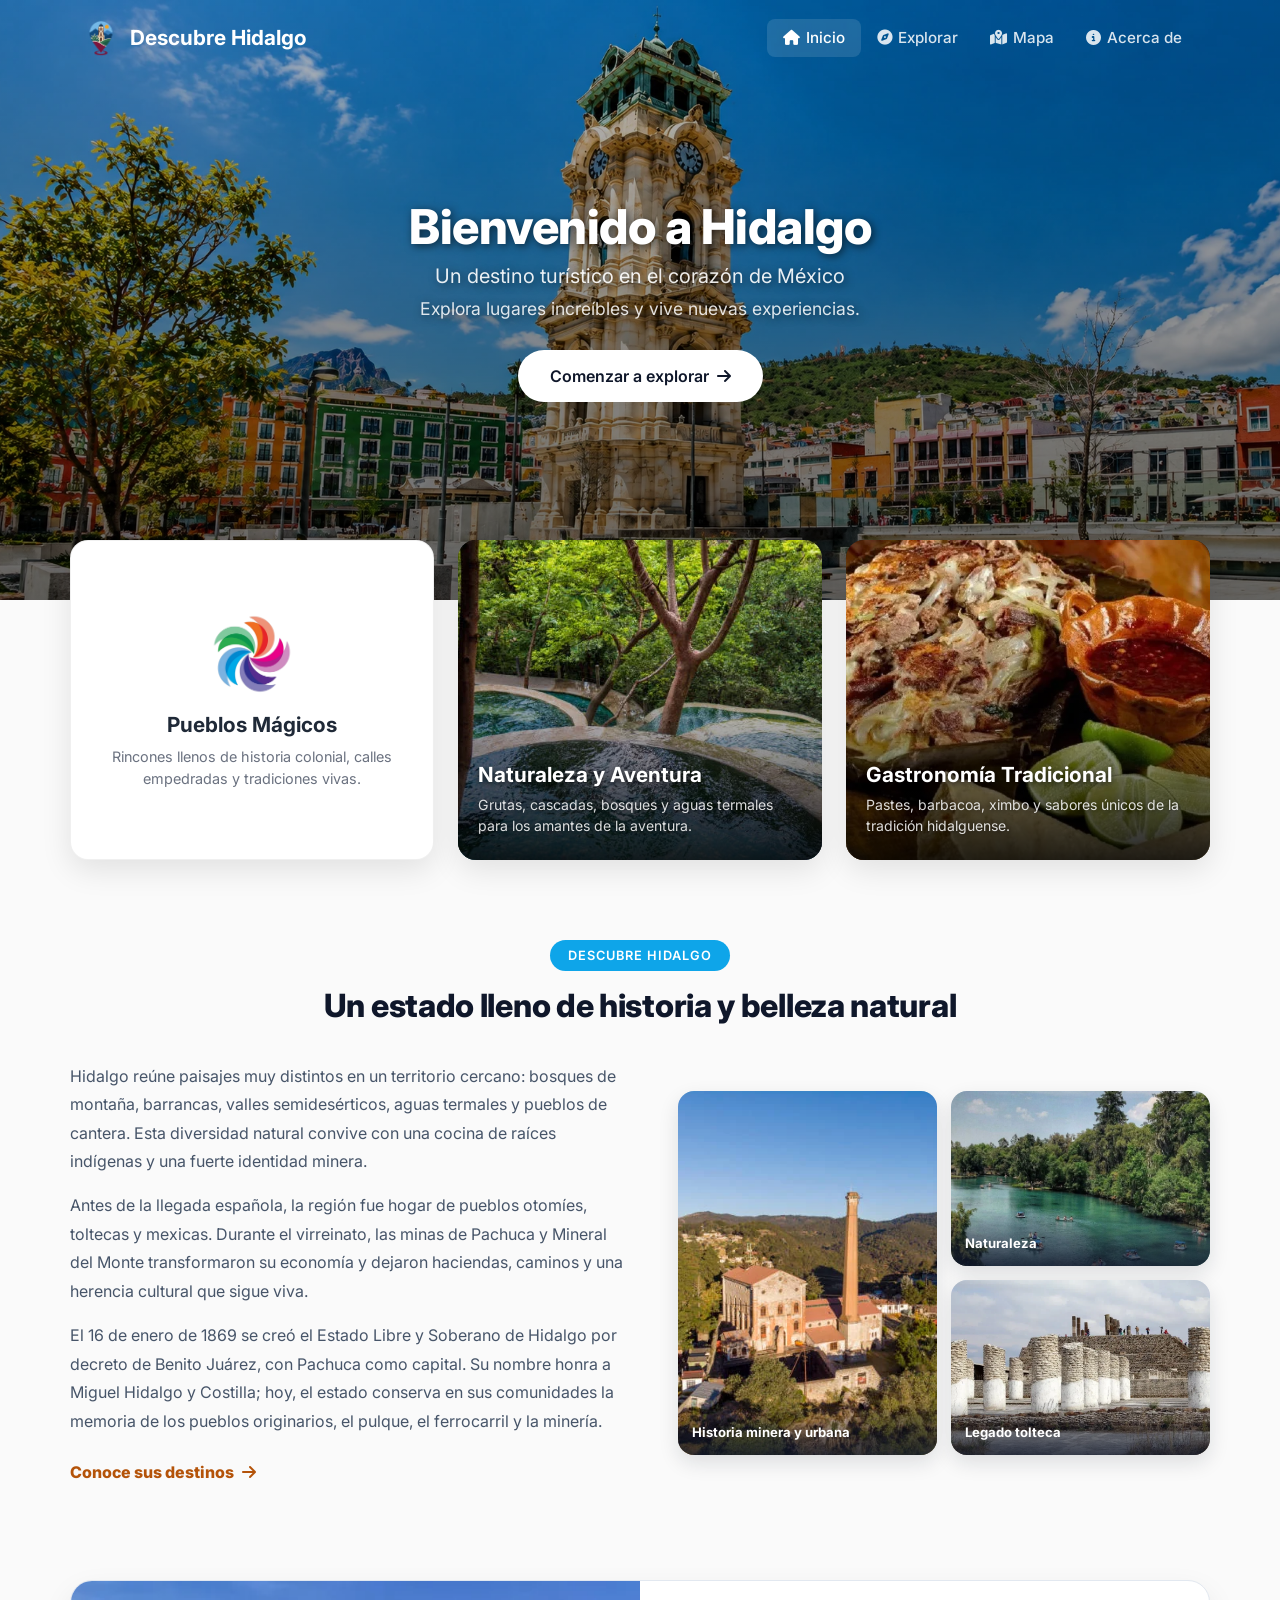
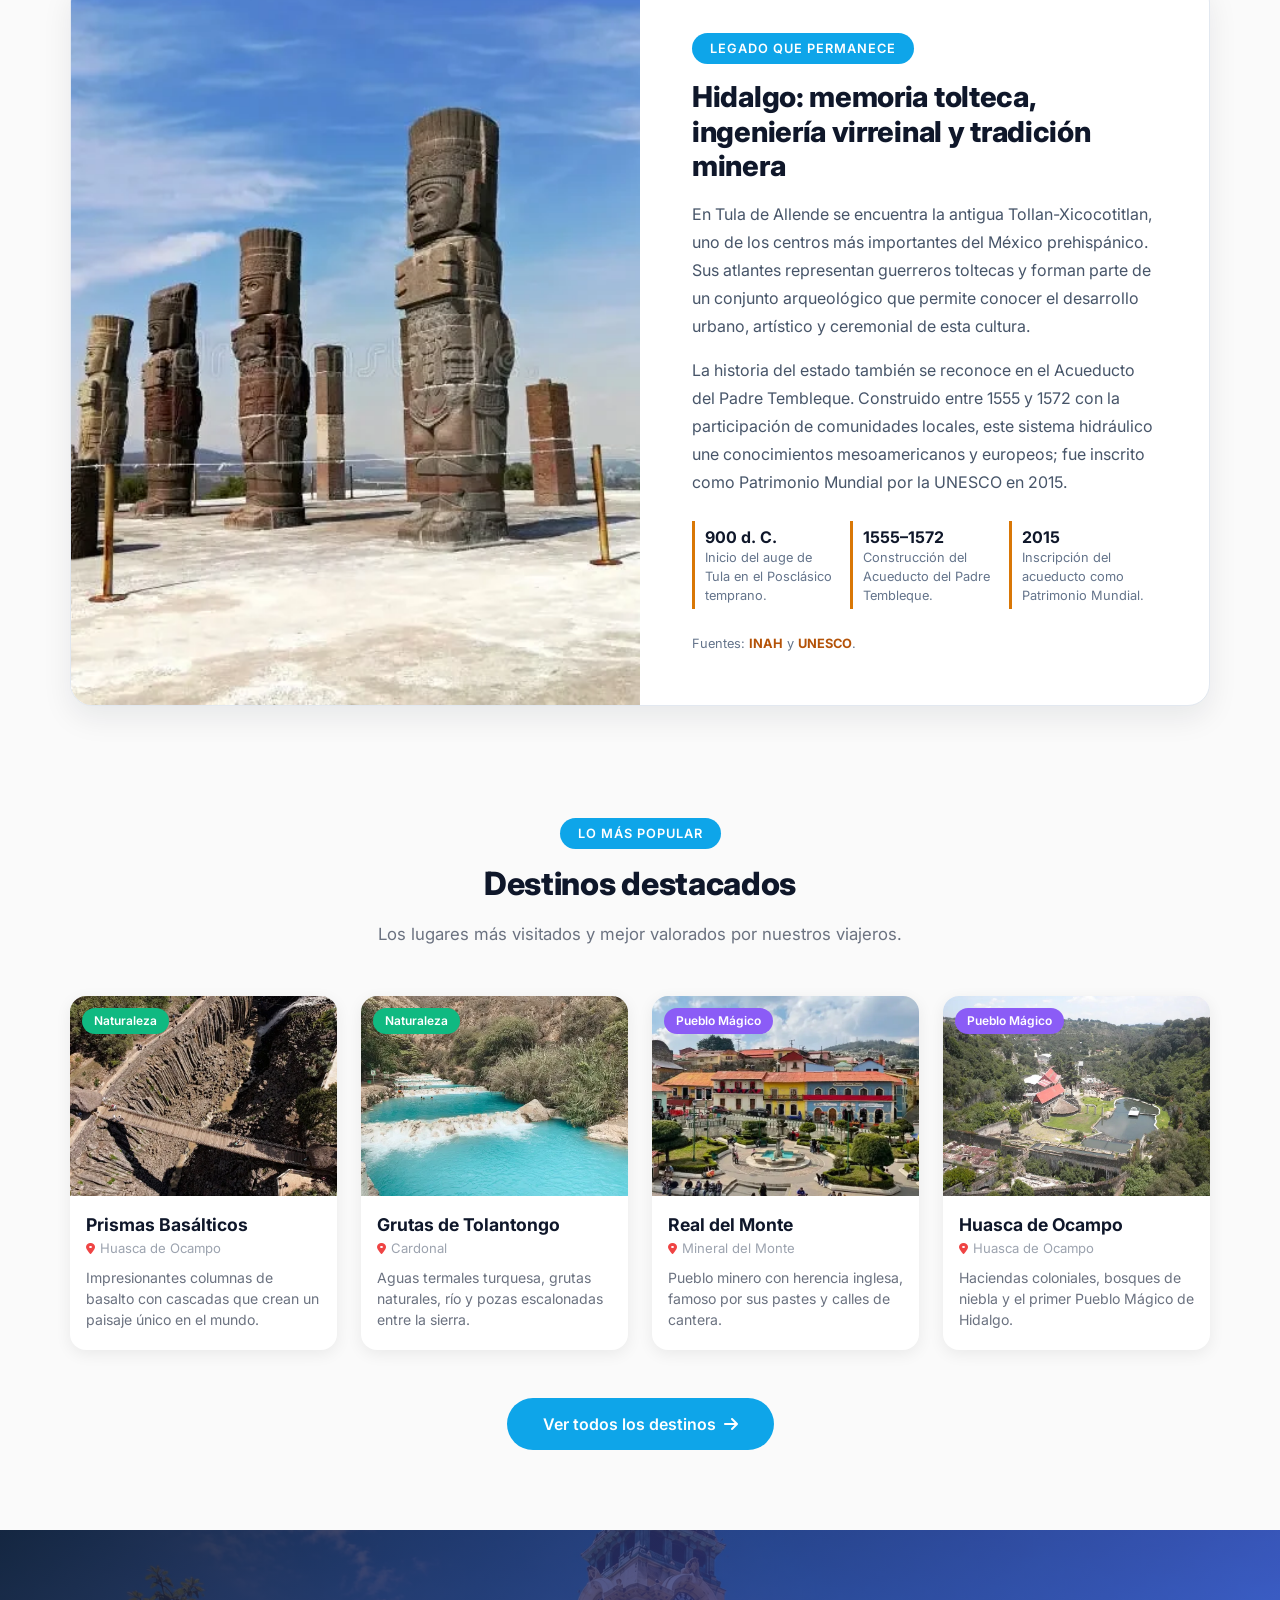
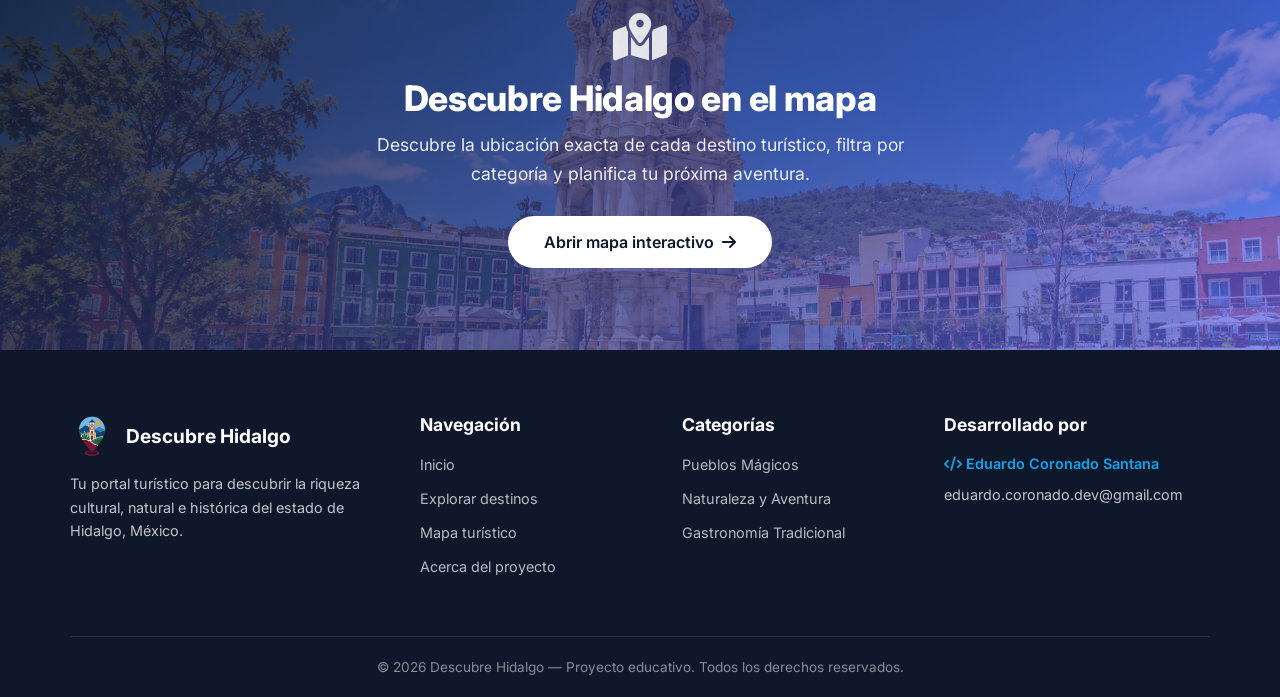
==== commit b4185e4c: "Corrige filtros y créditos del sitio" ====
--- a/index.html
+++ b/index.html
@@ -291,9 +291,9 @@
                     </div>
 
                     <div class="columna-pie">
-                        <h4>Proyecto</h4>
-                        <p>Un proyecto web dedicado a difundir los tesoros culturales, históricos y naturales del estado de Hidalgo.</p>
+                        <h4>Desarrollado por</h4>
                         <p class="credito-autor"><i class="fa-solid fa-code"></i> Eduardo Coronado Santana</p>
+                        <p class="correo-desarrolador">eduardo.coronado.dev@gmail.com</p>
                     </div>
 
                 </div>
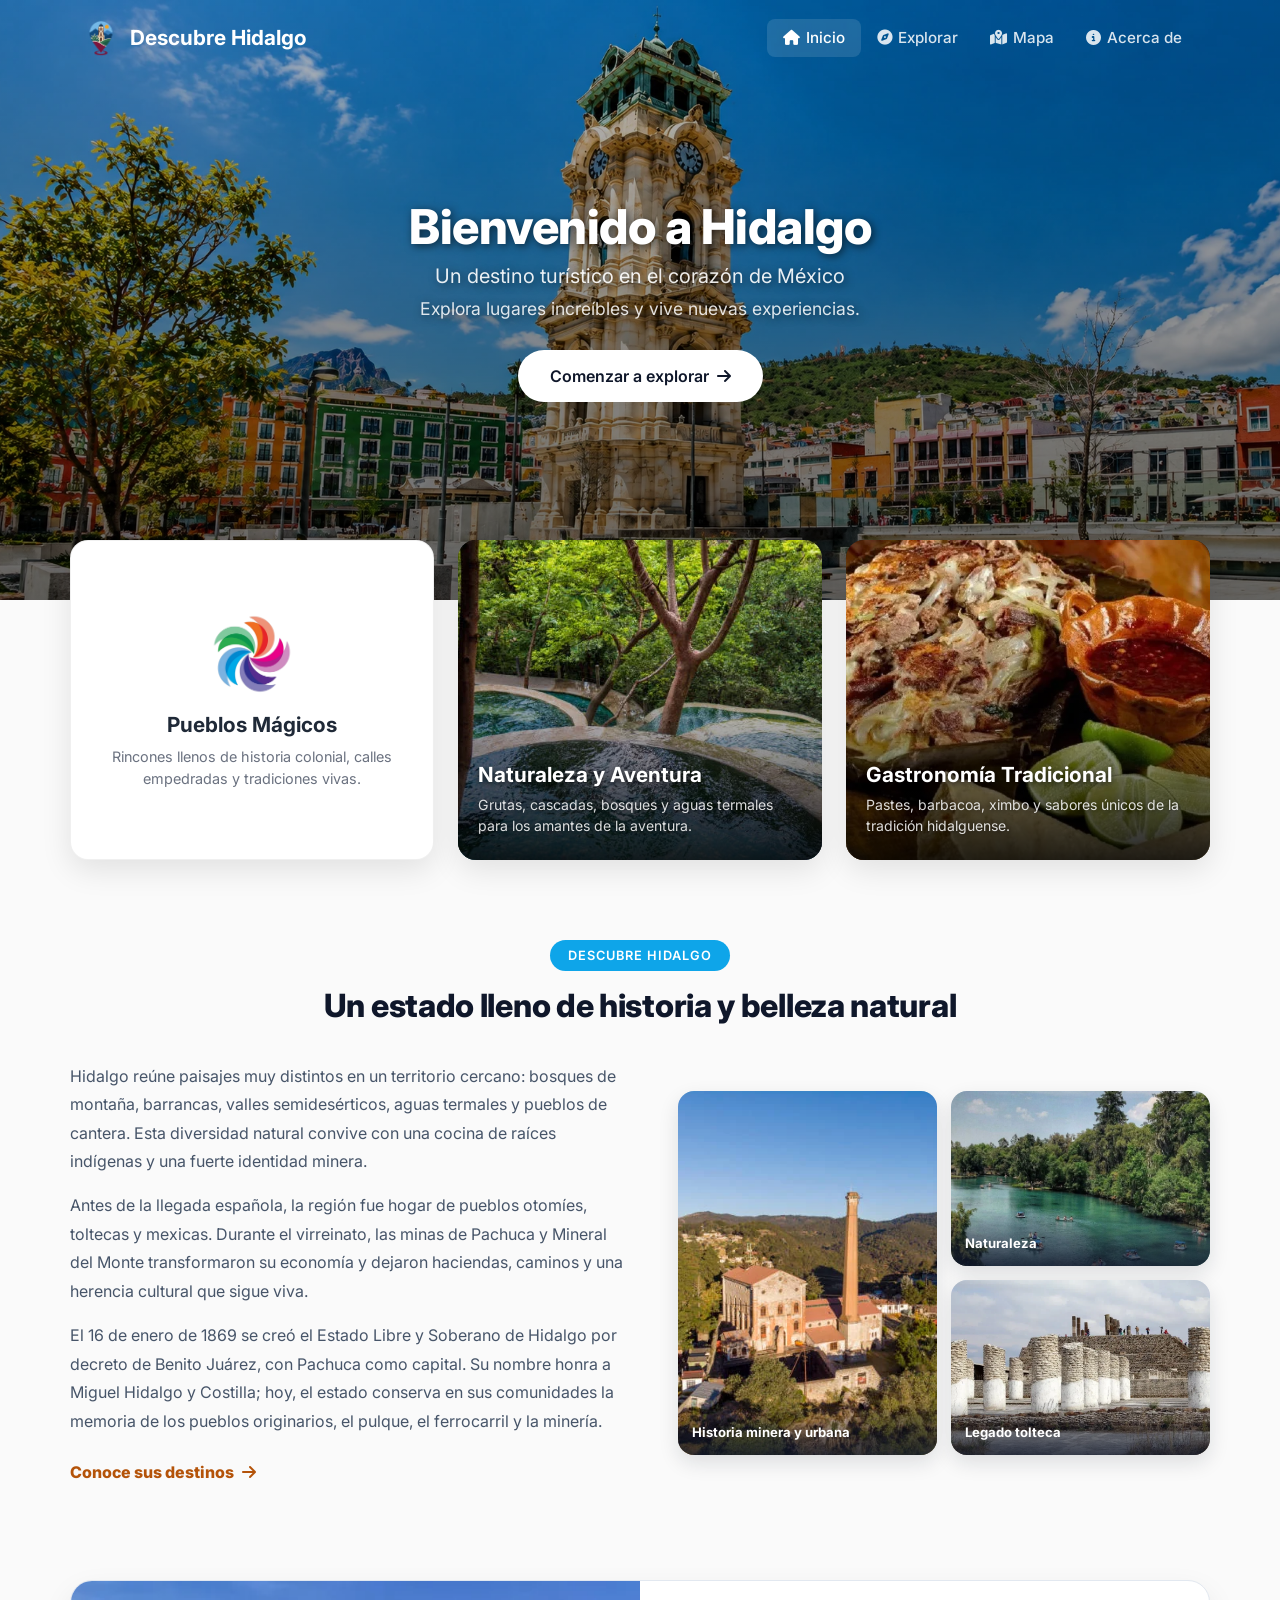
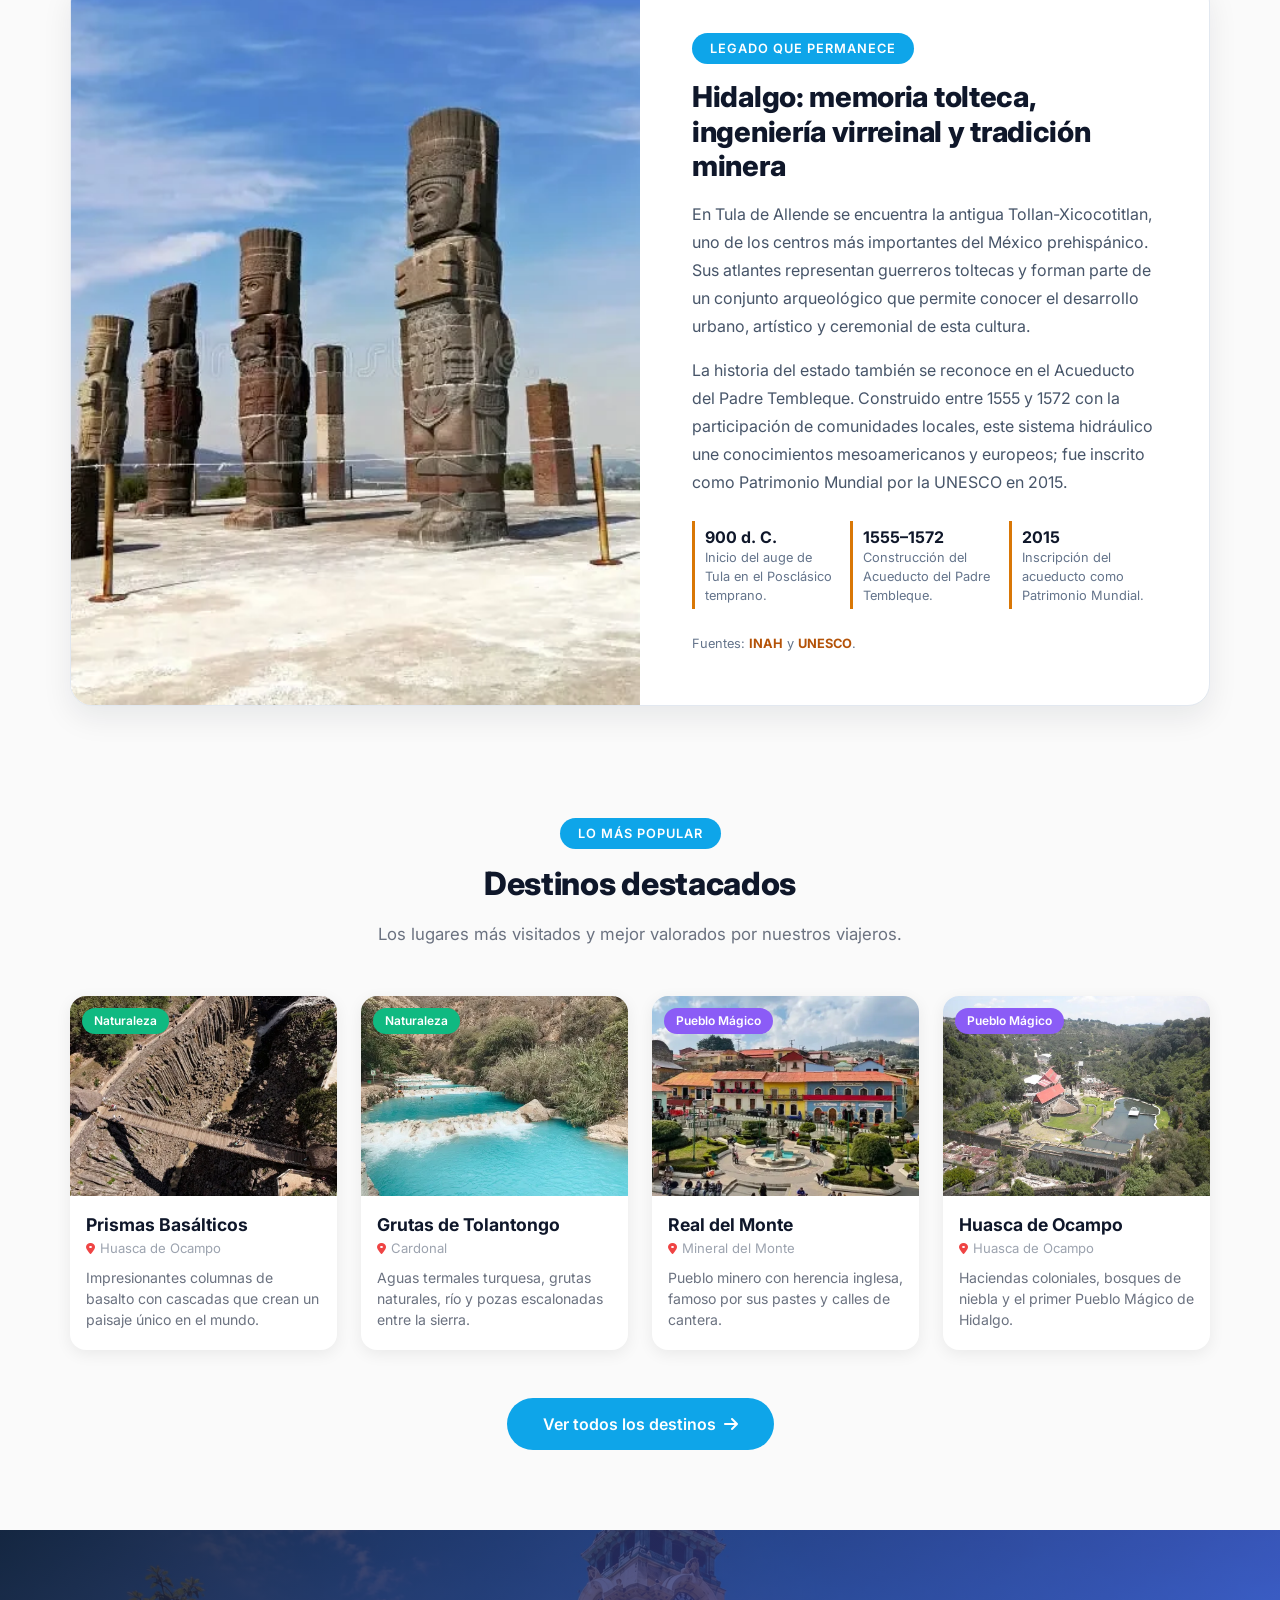
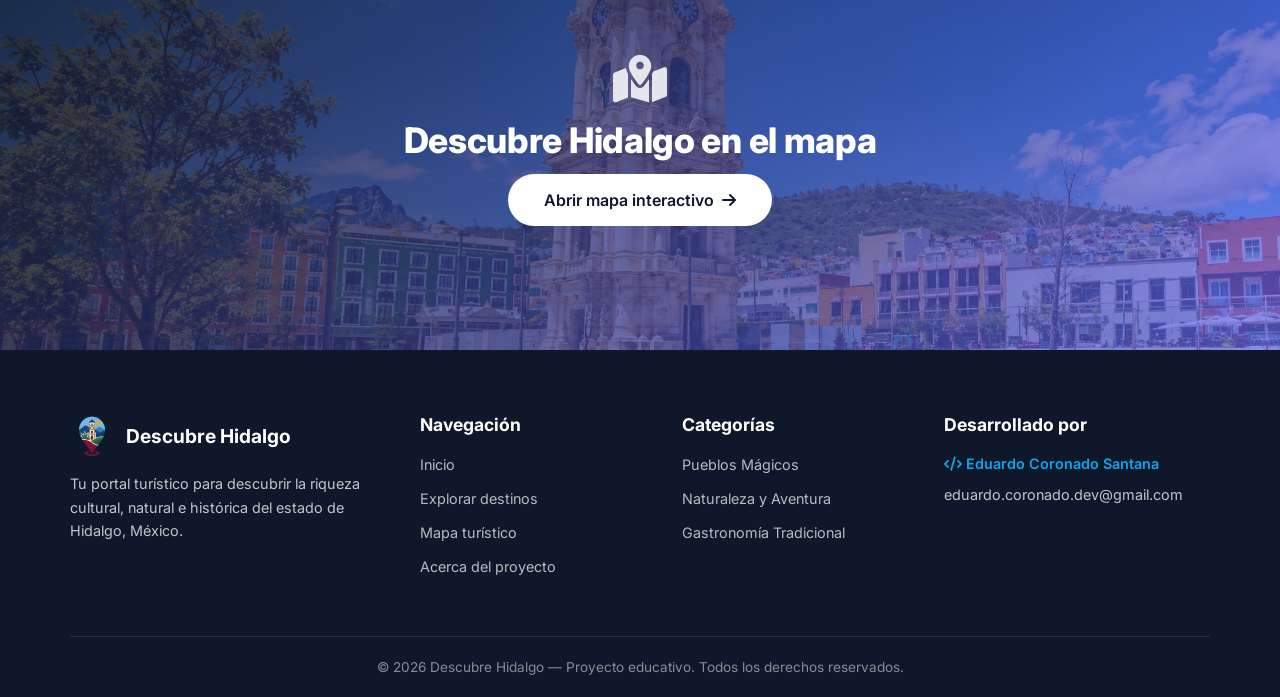
==== commit b83006e0: "Ajuste de texto" ====
--- a/index.html
+++ b/index.html
@@ -29,7 +29,7 @@
             <nav class="navbar navbar-expand-lg barra-navegacion" id="barra-principal">
                 <div class="container">
                     <a class="navbar-brand marca-nav" href="index.html">
-                        <img src="../img/pin-turistico-hidalgo-icono-favicon.png" alt="Pin turístico de Descubre Hidalgo" class="logo-nav">
+                        <img src="img/pin-turistico-hidalgo-icono-favicon.png" alt="Pin turístico de Descubre Hidalgo" class="logo-nav">
                         Descubre Hidalgo
                     </a>
                     <button class="navbar-toggler boton-hamburguesa" type="button" data-bs-toggle="collapse" data-bs-target="#menu-navegacion" aria-controls="menu-navegacion" aria-expanded="false" aria-label="Abrir menú de navegación">
@@ -57,7 +57,7 @@
 
         <main>
             <section class="portada" id="portada-principal">
-                <img src="../img/reloj_hidalgo_banner.webp" alt="Reloj monumental de Pachuca, Hidalgo">
+                <img src="img/reloj_hidalgo_banner.webp" alt="Reloj monumental de Pachuca, Hidalgo">
 
                 <div class="contenido-portada">
                     <h1>Bienvenido a Hidalgo</h1>
@@ -73,7 +73,7 @@
                     <!-- Tarjeta 1: Pueblos Mágicos (estilo clásico) -->
                     <a href="html/explorar.html#pueblos-magicos" class="tarjeta tarjeta-clasica" id="tarjeta-pm">
                         <div class="icono-tarjeta">
-                            <img id="icono-pm" src="../img/explora-hidalgo-logo-transparente.webp" alt="Icono de Pueblos Mágicos">
+                            <img id="icono-pm" src="img/explora-hidalgo-logo-transparente.webp" alt="Icono de Pueblos Mágicos">
                         </div>
                         <h3 class="titulo-tarjeta">Pueblos Mágicos</h3>
                         <p class="descripcion-tarjeta">Rincones llenos de historia colonial, calles empedradas y tradiciones vivas.</p>
@@ -81,7 +81,7 @@
 
                     <!-- Tarjeta 2: Naturaleza (imagen completa con texto superpuesto) -->
                     <a href="html/explorar.html#naturaleza" class="tarjeta tarjeta-superpuesta" id="tarjeta-naturaleza">
-                        <img class="imagen-fondo-tarjeta" id="icono-naturaleza" src="../img/naturaleza.webp" alt="Naturaleza y Aventura en Hidalgo">
+                        <img class="imagen-fondo-tarjeta" id="icono-naturaleza" src="img/naturaleza.webp" alt="Naturaleza y Aventura en Hidalgo">
                         <div class="contenido-tarjeta">
                             <h3 class="titulo-tarjeta" id="titulo-naturaleza">Naturaleza y Aventura</h3>
                             <p class="descripcion-tarjeta">Grutas, cascadas, bosques y aguas termales para los amantes de la aventura.</p>
@@ -90,7 +90,7 @@
 
                     <!-- Tarjeta 3: Gastronomía (imagen completa con texto superpuesto) -->
                     <a href="html/explorar.html#gastronomia" class="tarjeta tarjeta-superpuesta" id="tarjeta-gastronomia">
-                        <img class="imagen-fondo-tarjeta" id="icono-gastronomia" src="../img/gastronomia.webp" alt="Gastronomía Tradicional de Hidalgo">
+                        <img class="imagen-fondo-tarjeta" id="icono-gastronomia" src="img/gastronomia.webp" alt="Gastronomía Tradicional de Hidalgo">
                         <div class="contenido-tarjeta">
                             <h3 class="titulo-tarjeta" id="titulo-gastronomia">Gastronomía Tradicional</h3>
                             <p class="descripcion-tarjeta">Pastes, barbacoa, ximbo y sabores únicos de la tradición hidalguense.</p>
@@ -245,13 +245,12 @@
 
             <section class="seccion-cta" id="seccion-mapa-cta">
                 <div class="fondo-cta">
-                    <img src="../img/reloj_hidalgo_banner.webp" alt="Vista panorámica de Hidalgo" class="imagen-cta">
+                    <img src="img/reloj_hidalgo_banner.webp" alt="Vista panorámica de Hidalgo" class="imagen-cta">
                 </div>
                 <div class="contenido-cta">
                     <div class="contenedor texto-centro">
                         <i class="fa-solid fa-map-location-dot icono-cta"></i>
                         <h2>Descubre Hidalgo en el mapa</h2>
-                        <p>Descubre la ubicación exacta de cada destino turístico, filtra por categoría y planifica tu próxima aventura.</p>
                         <a href="html/mapa.html" class="boton-cta">Abrir mapa interactivo <i class="fa-solid fa-arrow-right"></i></a>
                     </div>
                 </div>
@@ -265,7 +264,7 @@
 
                     <div class="columna-pie">
                         <div class="logo-pie">
-                            <img src="../img/pin-turistico-hidalgo-icono-favicon.png" alt="Pin turístico de Descubre Hidalgo" class="logo-pie-imagen">
+                            <img src="img/pin-turistico-hidalgo-icono-favicon.png" alt="Pin turístico de Descubre Hidalgo" class="logo-pie-imagen">
                             <span>Descubre Hidalgo</span>
                         </div>
                         <p class="descripcion-pie">Tu portal turístico para descubrir la riqueza cultural, natural e histórica del estado de Hidalgo, México.</p>
@@ -307,6 +306,6 @@
         <!-- Bootstrap 5 JS -->
         <script src="https://cdn.jsdelivr.net/npm/bootstrap@5.3.3/dist/js/bootstrap.bundle.min.js"></script>
         <!-- Lógica principal -->
-        <script src="../js/principal.js"></script>
+        <script src="js/principal.js"></script>
     </body>
 </html>
--- a/css/style.css
+++ b/css/style.css
@@ -303,3 +303,37 @@
 .categoria-gastronomia {
     background-color: #dc2626;
 }
+
+/* Ajustes compartidos para que la navegación y el pie no se desborden. */
+@media (max-width: 991.98px) {
+    .barra-navegacion:not(.barra-interna) .navbar-collapse {
+        margin-top: 10px;
+        padding: 8px;
+        border-radius: 12px;
+        background-color: rgba(15, 23, 42, 0.96);
+    }
+
+    .rejilla-pie {
+        grid-template-columns: repeat(2, minmax(0, 1fr));
+        gap: 32px;
+    }
+}
+
+@media (max-width: 640px) {
+    .contenedor {
+        width: min(100% - 28px, 1140px);
+    }
+
+    .rejilla-pie {
+        grid-template-columns: minmax(0, 1fr);
+        gap: 28px;
+    }
+
+    .pie-pagina {
+        padding-top: 3rem;
+    }
+
+    .linea-inferior-pie p {
+        line-height: 1.6;
+    }
+}
